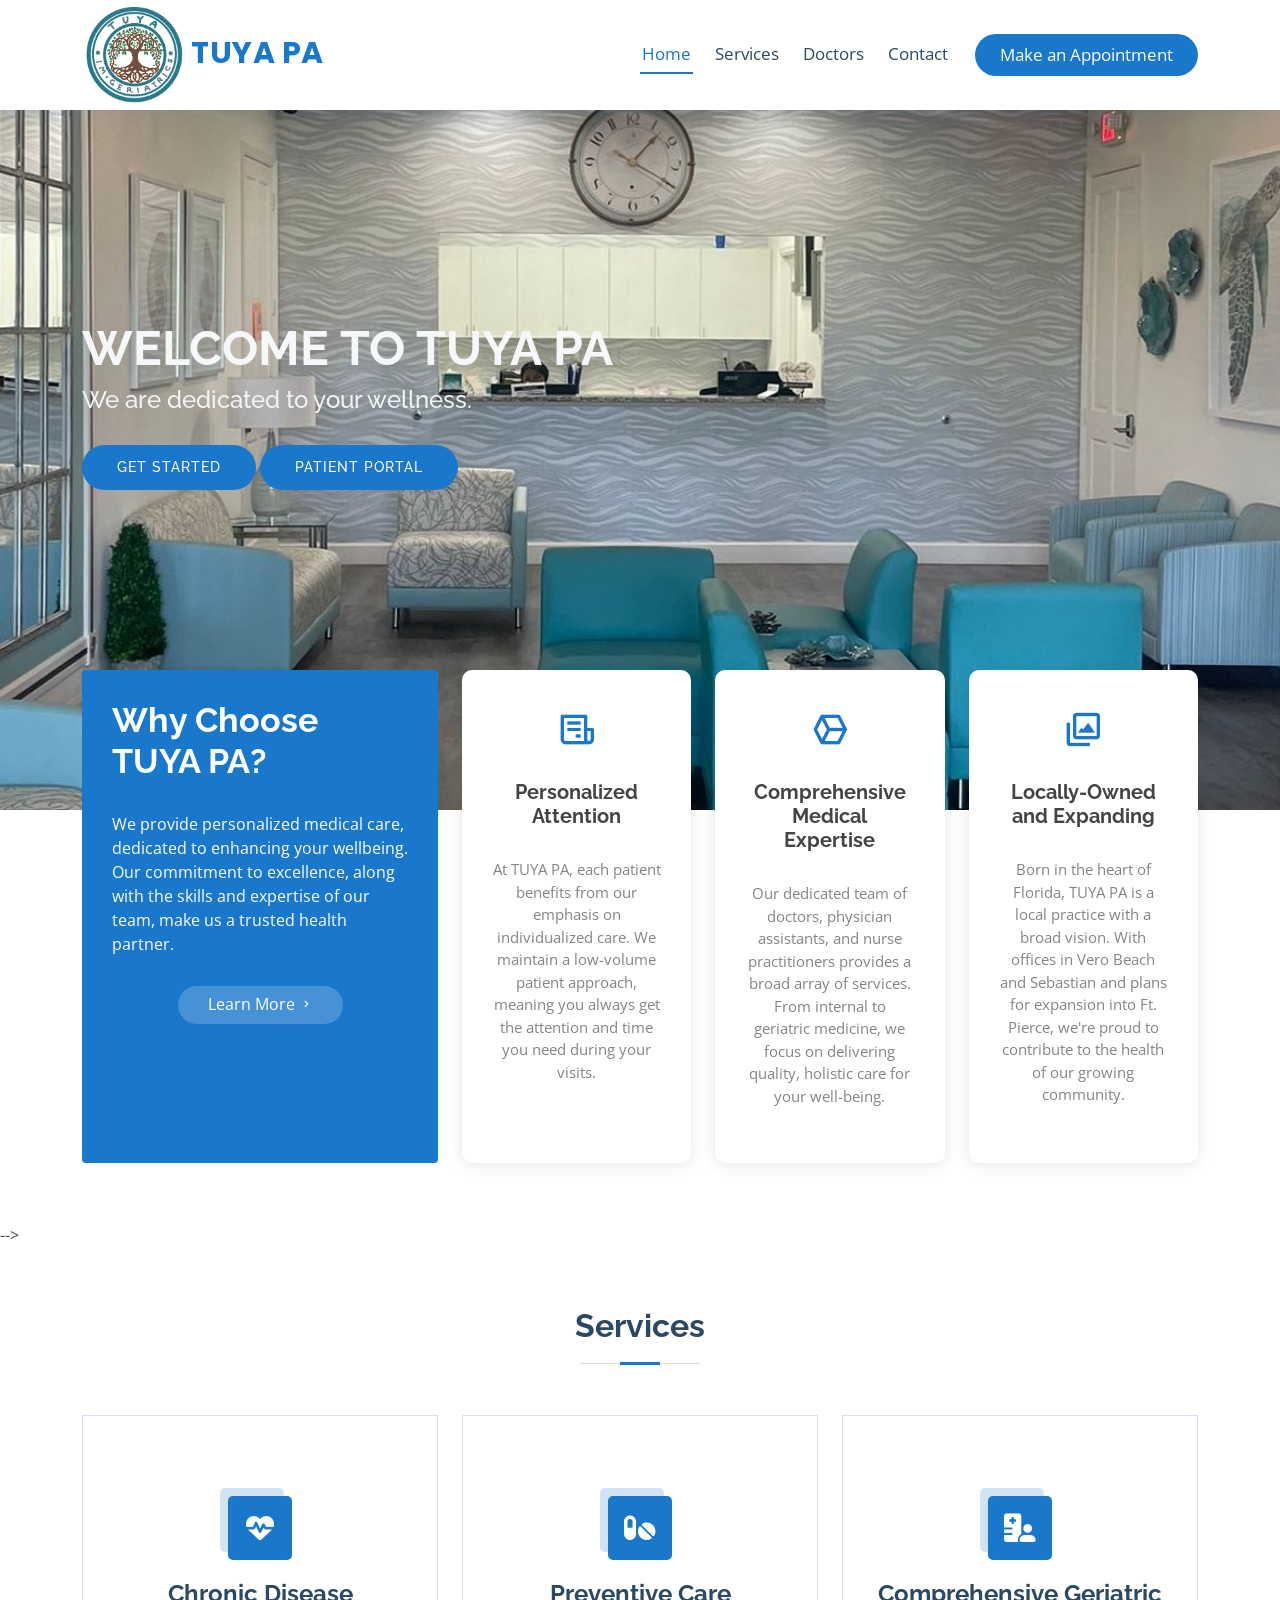
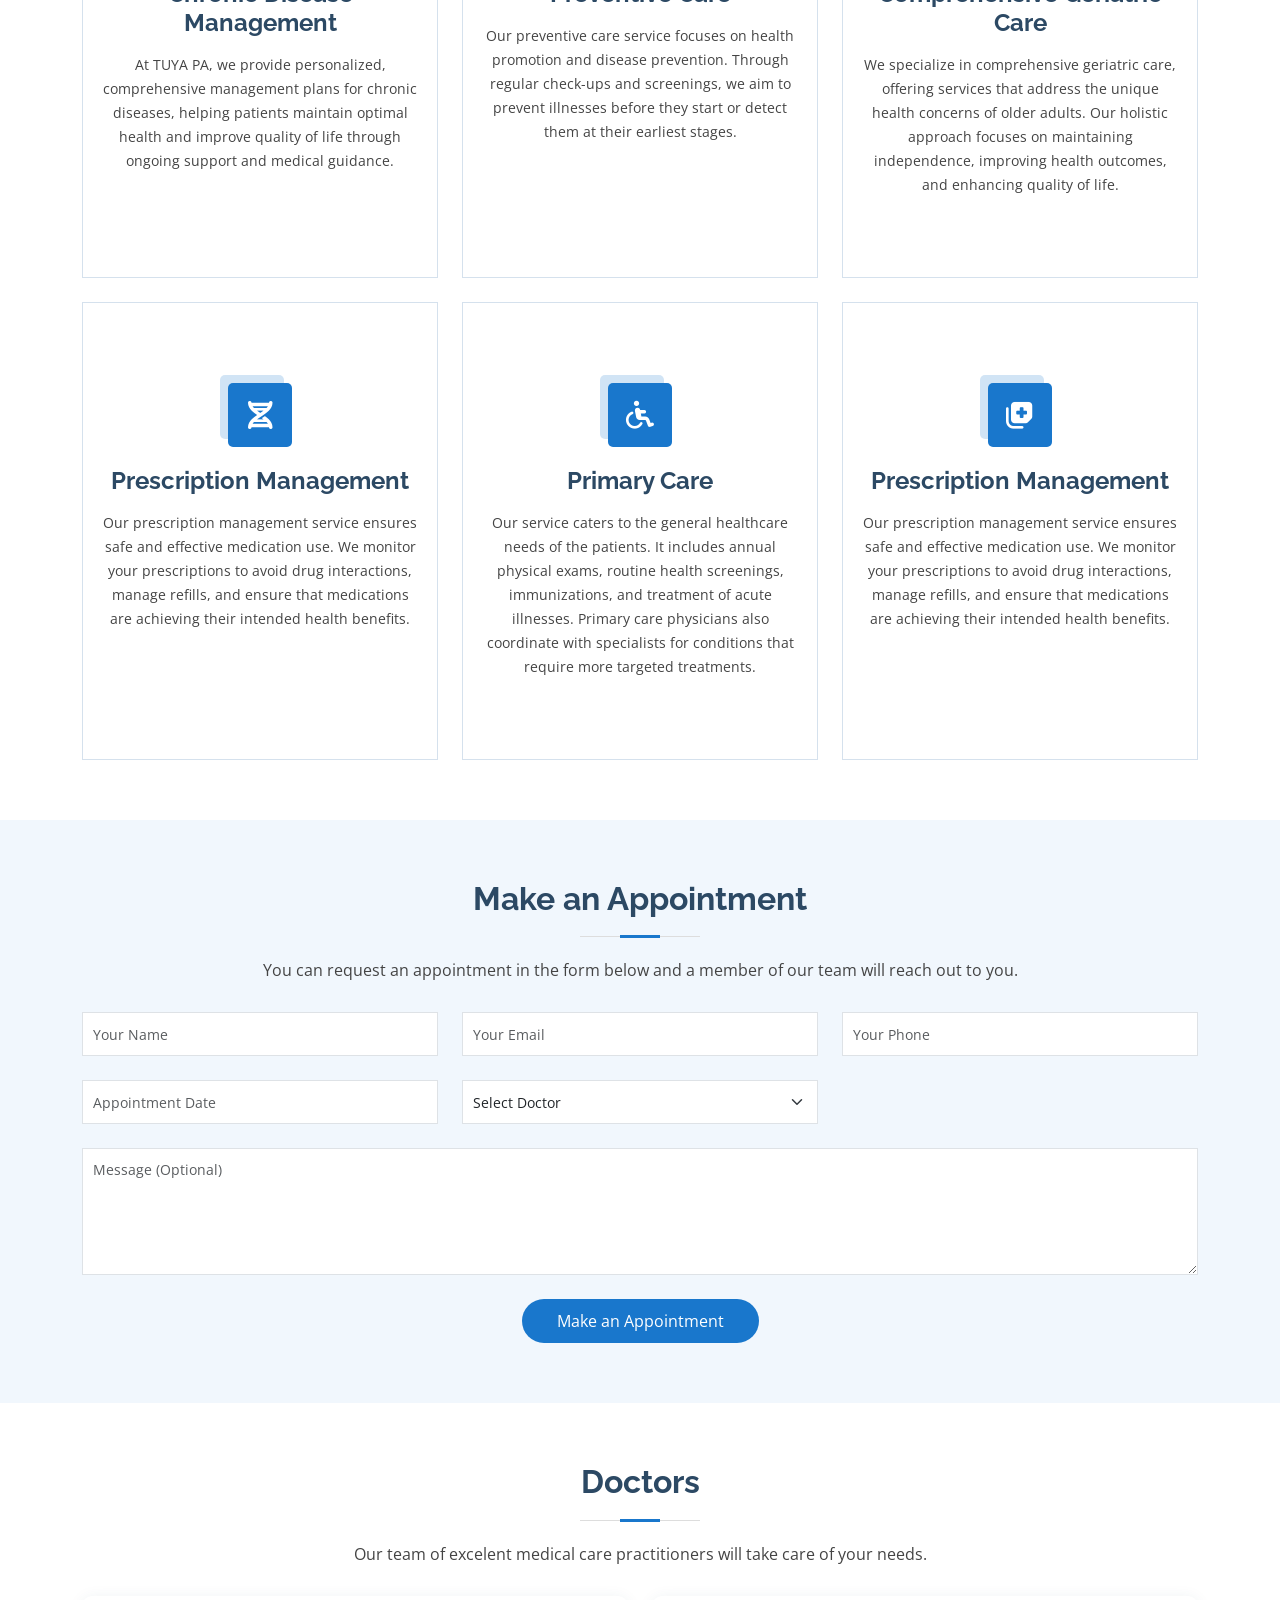
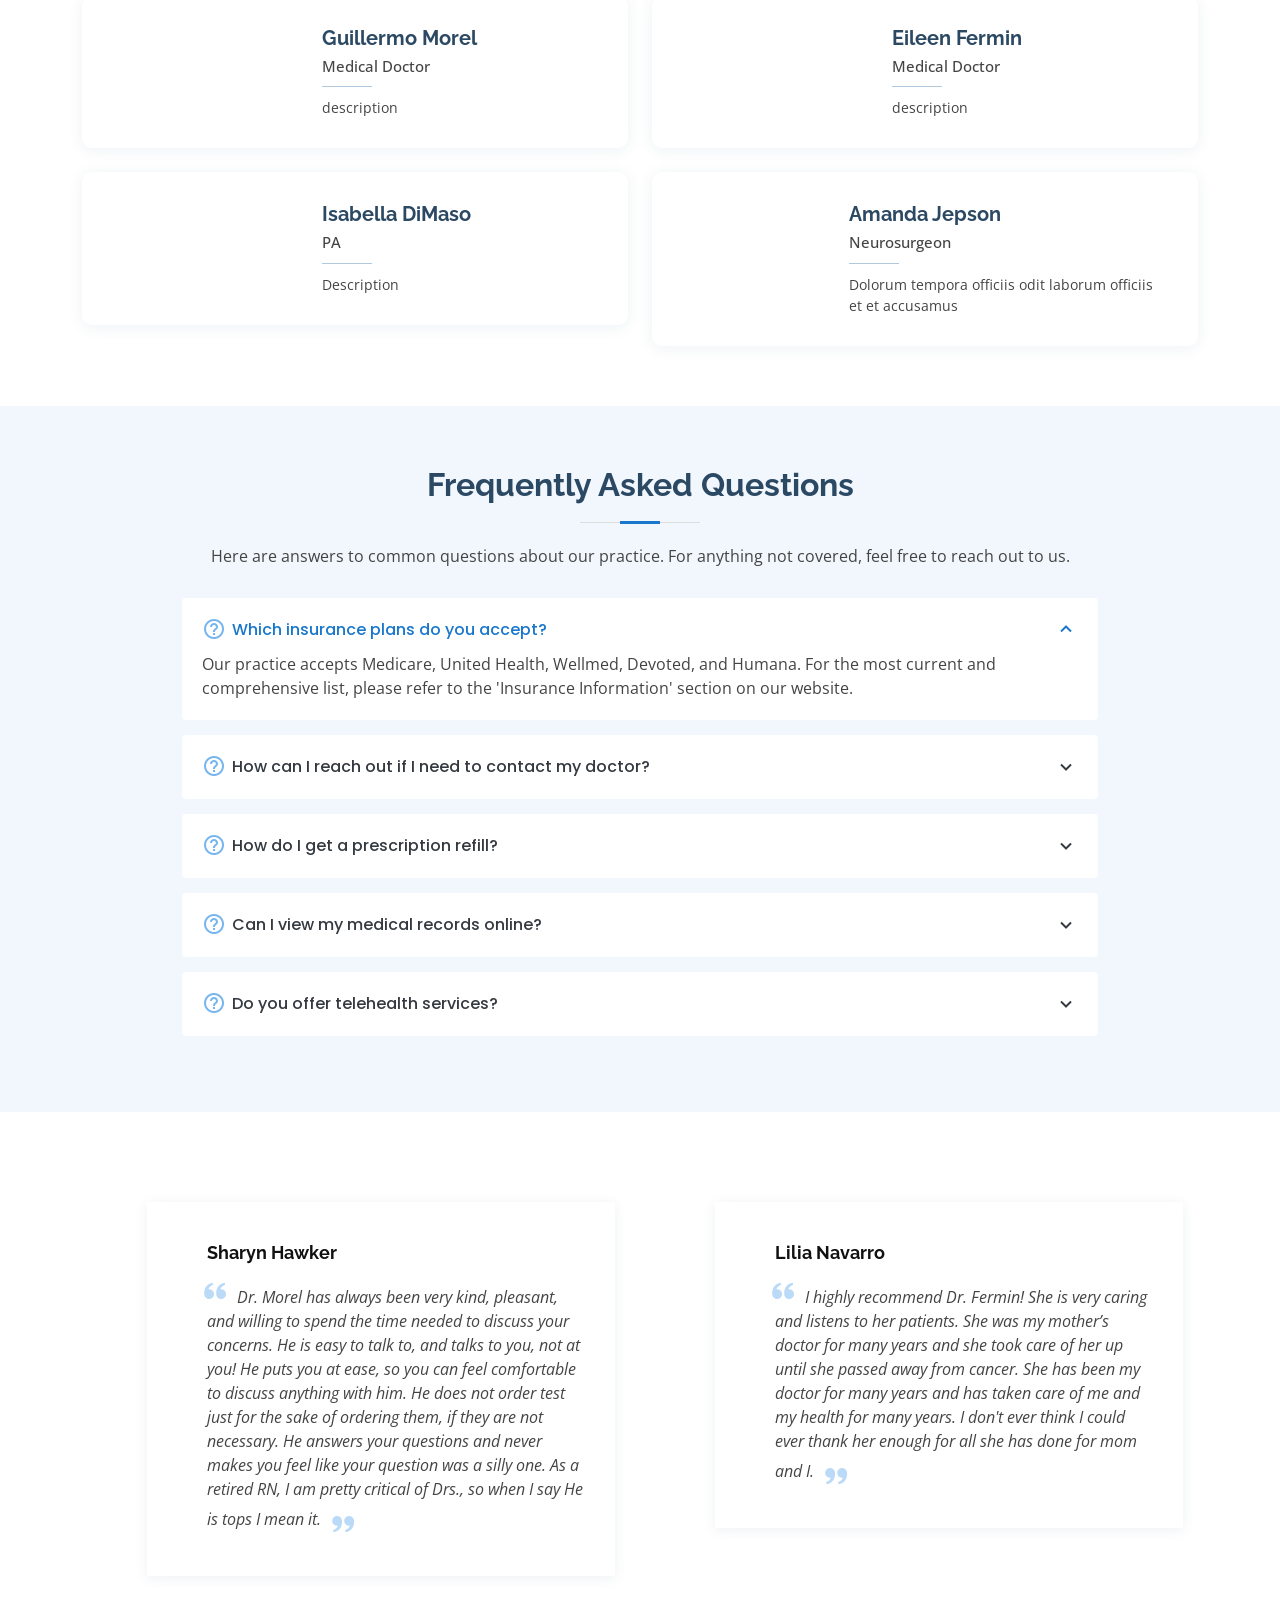
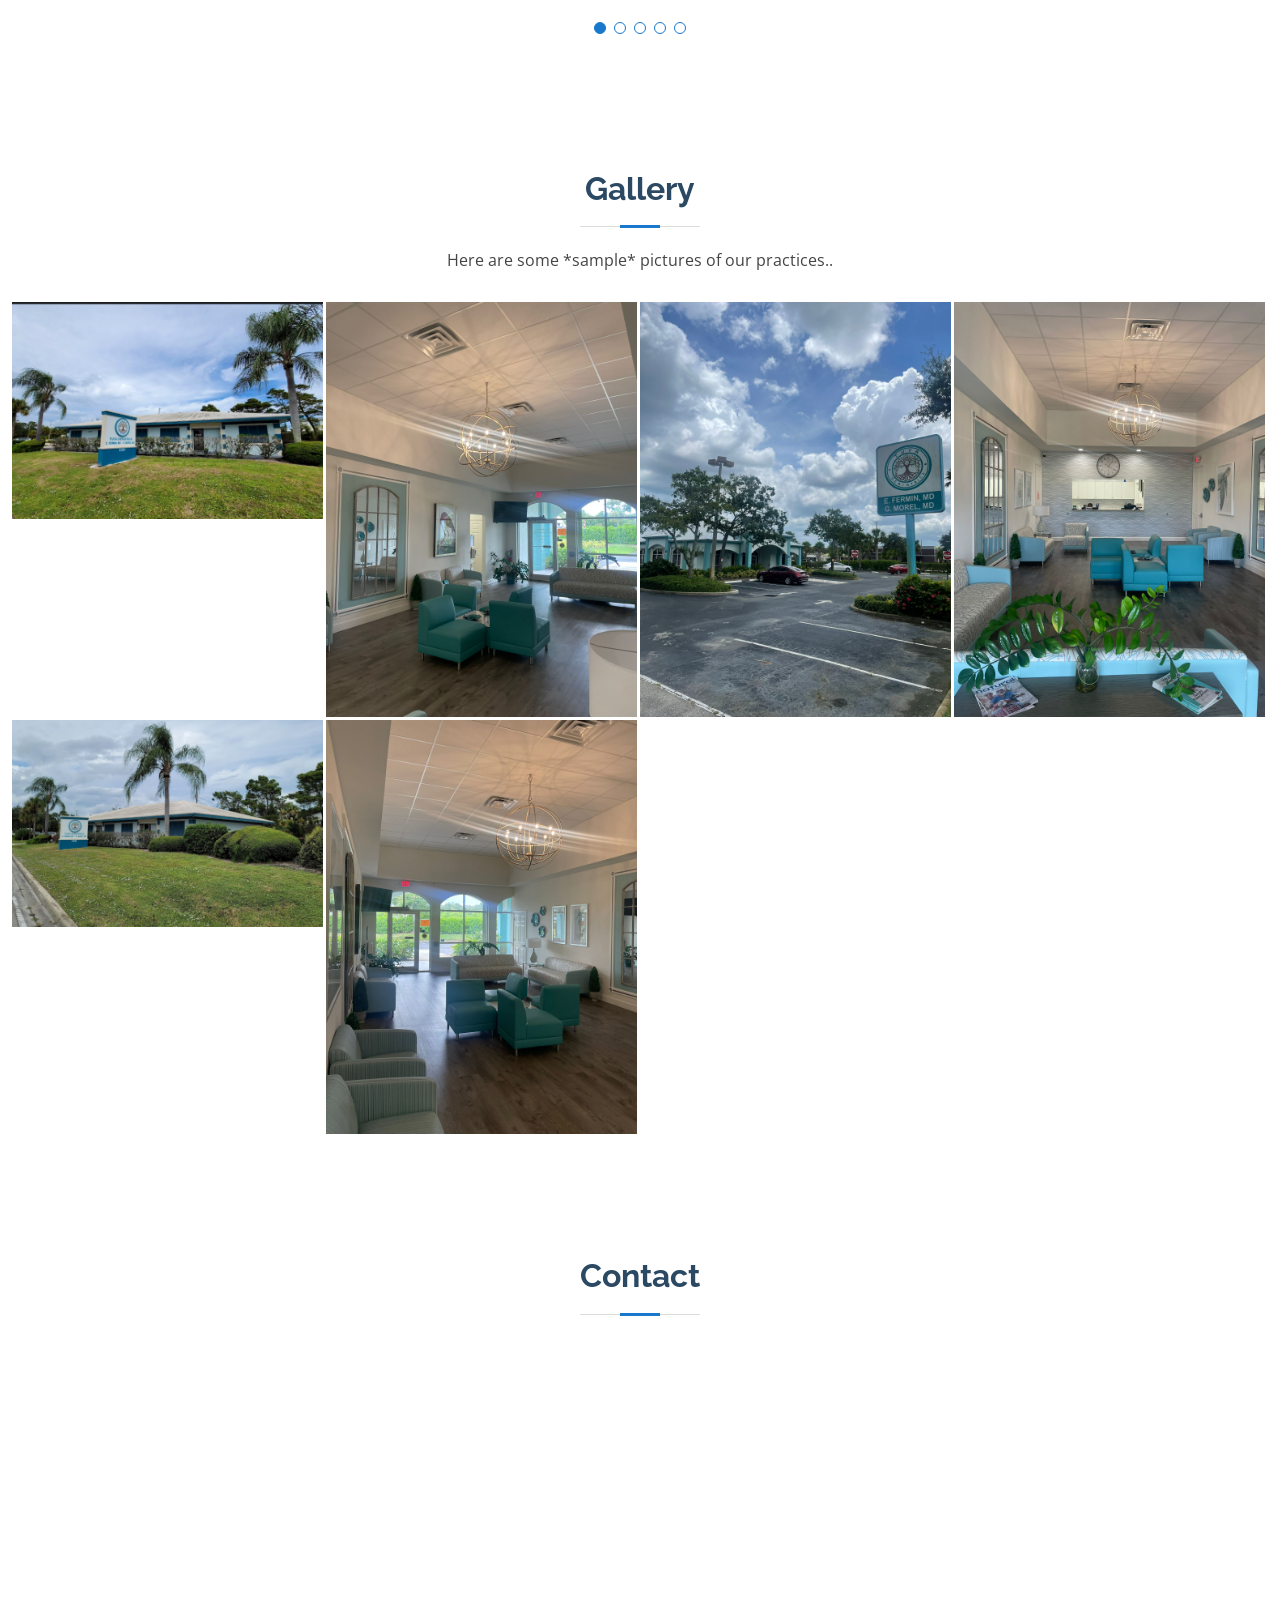
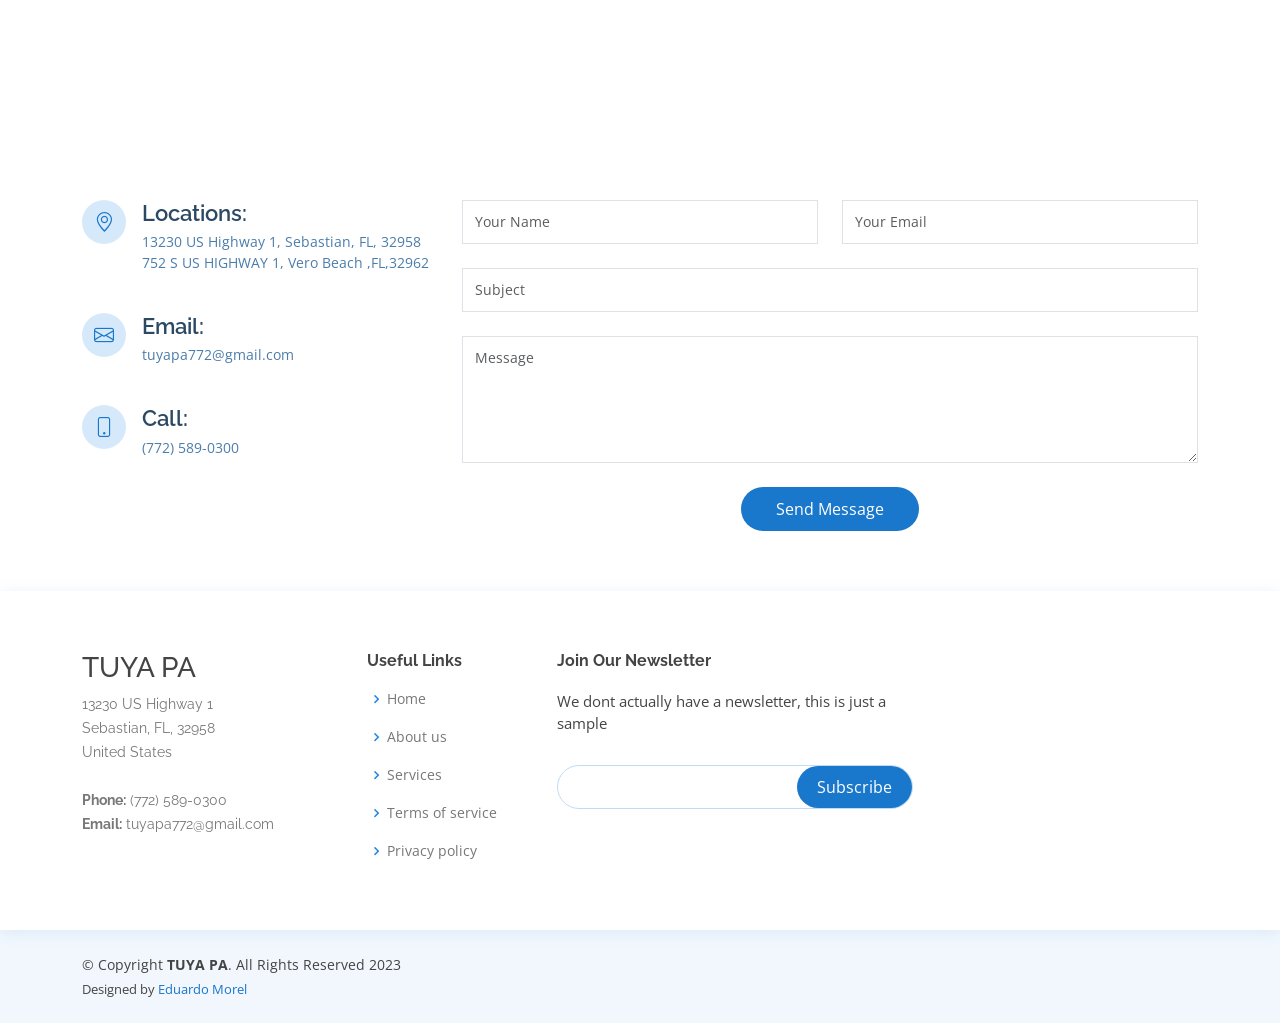
==== index.html @ 6a777cd5 "added logo and removed header changed some more values to match height better; also added meta descr" ====
<!DOCTYPE html>
<html lang="en">

<head>
  <meta charset="utf-8">
  <meta content="width=device-width, initial-scale=1.0" name="viewport">

  <title>TUYA PA</title>
  <meta content="TUYA PA is a premier medical office located in Florida, dedicated to providing patient-centered care with the utmost professionalism. Specializing in geriatric medicine, we serve the communities of Sebastian and Vero Beach, ensuring the well-being of our patients through comprehensive medical services." name="description">
  <meta content="TUYA PA, TUYA, FLORIDA, SEBASTIAN, VERO BEACH, DOCTOR, GERIATRICIAN" name="keywords">

  <!-- Favicons -->
  <link href="assets/img/favicon.png" rel="icon">
  <link href="assets/img/apple-touch-icon.png" rel="apple-touch-icon">

  <!-- Google Fonts -->
  <link href="https://fonts.googleapis.com/css?family=Open+Sans:300,300i,400,400i,600,600i,700,700i|Raleway:300,300i,400,400i,500,500i,600,600i,700,700i|Poppins:300,300i,400,400i,500,500i,600,600i,700,700i" rel="stylesheet">

  <!-- Vendor CSS Files -->
  <link href="assets/vendor/fontawesome-free/css/all.min.css" rel="stylesheet">
  <link href="assets/vendor/animate.css/animate.min.css" rel="stylesheet">
  <link href="assets/vendor/bootstrap/css/bootstrap.min.css" rel="stylesheet">
  <link href="assets/vendor/bootstrap-icons/bootstrap-icons.css" rel="stylesheet">
  <link href="assets/vendor/boxicons/css/boxicons.min.css" rel="stylesheet">
  <link href="assets/vendor/glightbox/css/glightbox.min.css" rel="stylesheet">
  <link href="assets/vendor/remixicon/remixicon.css" rel="stylesheet">
  <link href="assets/vendor/swiper/swiper-bundle.min.css" rel="stylesheet">

  <!-- Template Main CSS File -->
  <link href="assets/css/style.css" rel="stylesheet">

</head>

<body>

  <!-- ======= Top Bar ======= 
  <div id="topbar" class="d-flex align-items-center fixed-top">
    <div class="container d-flex justify-content-between">
      <div class="contact-info d-flex align-items-center">
         <i class="bi bi-envelope"></i> <a href="mailto:contact@example.com">tuyapa772@gmail.com</a> 
        <i class="bi bi-phone"></i> (772) 226 9636
      </div>
       <div class="d-none d-lg-flex social-links align-items-center">
        <a href="#" class="twitter"><i class="bi bi-twitter"></i></a>
        <a href="#" class="facebook"><i class="bi bi-facebook"></i></a>
        <a href="#" class="instagram"><i class="bi bi-instagram"></i></a>
        <a href="#" class="linkedin"><i class="bi bi-linkedin"></i></i></a>
      </div> 
    </div>
  </div> -->

  <!-- ======= Header ======= -->
  <header id="header" class="fixed-top">
    <div class="container d-flex align-items-center">

      <!-- Uncomment below if you prefer to use an image logo -->
      <a href="index.html" class="logo me-auto">
        <img src="assets/img/logo.png" alt="TUYA PA Logo" class="img-fluid">
        <span class="logo-text">TUYA PA</span>
      </a>

      <nav id="navbar" class="navbar order-last order-lg-0">
        <ul>
          <li><a class="nav-link scrollto active" href="#hero">Home</a></li>
          <!-- <li><a class="nav-link scrollto" href="#about">About</a></li> -->
          <li><a class="nav-link scrollto" href="#services">Services</a></li>
          <!-- <li><a class="nav-link scrollto" href="#departments">Departments</a></li> -->
          <li><a class="nav-link scrollto" href="#doctors">Doctors</a></li>
          <!-- <li class="dropdown"><a href="#"><span>Drop Down</span> <i class="bi bi-chevron-down"></i></a>
            <ul>
              <li><a href="#">Drop Down 1</a></li>
              <li class="dropdown"><a href="#"><span>Deep Drop Down</span> <i class="bi bi-chevron-right"></i></a>
                <ul>
                  <li><a href="#">Deep Drop Down 1</a></li>
                  <li><a href="#">Deep Drop Down 2</a></li>
                  <li><a href="#">Deep Drop Down 3</a></li>
                  <li><a href="#">Deep Drop Down 4</a></li>
                  <li><a href="#">Deep Drop Down 5</a></li>
                </ul>
              </li>
              <li><a href="#">Drop Down 2</a></li>
              <li><a href="#">Drop Down 3</a></li>
              <li><a href="#">Drop Down 4</a></li>
            </ul> -->
          </li>
          <li><a class="nav-link scrollto" href="#contact">Contact</a></li>
        </ul>
        <i class="bi bi-list mobile-nav-toggle"></i>
      </nav><!-- .navbar -->

      <a href="#appointment" class="appointment-btn scrollto"><span class="d-none d-md-inline">Make an</span> Appointment</a>

    </div>
  </header><!-- End Header -->

  <!-- ======= Hero Section ======= -->
  <section id="hero" class="d-flex align-items-center">
    <div class="container">
      <h1>Welcome to TUYA PA</h1>
      <h2>We are dedicated to your wellness.</h2>
      <a href="#about" class="btn-get-started scrollto">Get Started</a>
      <a href="https://login.patientfusion.com/" class="btn-portal">Patient Portal</a>
    </div>
  </section><!-- End Hero -->

  <main id="main">

    <!-- ======= Why Us Section ======= -->
    <section id="why-us" class="why-us">
      <div class="container">

        <div class="row">
          <div class="col-lg-4 d-flex align-items-stretch">
            <div class="content">
              <h3>Why Choose TUYA PA?</h3>
              <p>
                We provide personalized medical care, dedicated to enhancing your wellbeing. Our commitment to excellence, along with the skills and expertise of our team, make us a trusted health partner.
              </p>
              <div class="text-center">
                <a href="#" class="more-btn">Learn More <i class="bx bx-chevron-right"></i></a>
              </div>
            </div>
          </div>
          <div class="col-lg-8 d-flex align-items-stretch">
            <div class="icon-boxes d-flex flex-column justify-content-center">
              <div class="row">
                <div class="col-xl-4 d-flex align-items-stretch">
                  <div class="icon-box mt-4 mt-xl-0">
                    <i class="bx bx-receipt"></i>
                    <h4>Personalized Attention</h4>
                    <p>At TUYA PA, each patient benefits from our emphasis on individualized care. We maintain a low-volume patient approach, meaning you always get the attention and time you need during your visits.</p>
                  </div>
                </div>
                <div class="col-xl-4 d-flex align-items-stretch">
                  <div class="icon-box mt-4 mt-xl-0">
                    <i class="bx bx-cube-alt"></i>
                    <h4>Comprehensive Medical Expertise</h4>
                    <p>Our dedicated team of doctors, physician assistants, and nurse practitioners provides a broad array of services. From internal to geriatric medicine, we focus on delivering quality, holistic care for your well-being.</p>
                  </div>
                </div>
                <div class="col-xl-4 d-flex align-items-stretch">
                  <div class="icon-box mt-4 mt-xl-0">
                    <i class="bx bx-images"></i>
                    <h4>Locally-Owned and Expanding</h4>
                    <p>Born in the heart of Florida, TUYA PA is a local practice with a broad vision. With offices in Vero Beach and Sebastian and plans for expansion into Ft. Pierce, we're proud to contribute to the health of our growing community.</p>
                  </div>
                </div>
              </div>
            </div><!-- End .content-->
          </div>
        </div>

      </div>
    </section><!-- End Why Us Section -->

    <!-- ======= About Section ======= 
    <section id="about" class="about">
      <div class="container-fluid">

        <div class="row">
          <div class="col-xl-5 col-lg-6 video-box d-flex justify-content-center align-items-stretch position-relative">
            <a href="https://www.youtube.com/watch?v=jDDaplaOz7Q" class="glightbox play-btn mb-4"></a>
          </div>

          <div class="col-xl-7 col-lg-6 icon-boxes d-flex flex-column align-items-stretch justify-content-center py-5 px-lg-5">
            <h3>Enim quis est voluptatibus aliquid consequatur fugiat</h3>
            <p>Esse voluptas cumque vel exercitationem. Reiciendis est hic accusamus. Non ipsam et sed minima temporibus laudantium. Soluta voluptate sed facere corporis dolores excepturi. Libero laboriosam sint et id nulla tenetur. Suscipit aut voluptate.</p>

            <div class="icon-box">
              <div class="icon"><i class="bx bx-fingerprint"></i></div>
              <h4 class="title"><a href="">Lorem Ipsum</a></h4>
              <p class="description">Voluptatum deleniti atque corrupti quos dolores et quas molestias excepturi sint occaecati cupiditate non provident</p>
            </div>

            <div class="icon-box">
              <div class="icon"><i class="bx bx-gift"></i></div>
              <h4 class="title"><a href="">Nemo Enim</a></h4>
              <p class="description">At vero eos et accusamus et iusto odio dignissimos ducimus qui blanditiis praesentium voluptatum deleniti atque</p>
            </div>

            <div class="icon-box">
              <div class="icon"><i class="bx bx-atom"></i></div>
              <h4 class="title"><a href="">Dine Pad</a></h4>
              <p class="description">Explicabo est voluptatum asperiores consequatur magnam. Et veritatis odit. Sunt aut deserunt minus aut eligendi omnis</p>
            </div>

          </div>
        </div>

      </div>
    </section> End About Section -->

    <!-- ======= Counts Section ======= 
    <section id="counts" class="counts">
      <div class="container">

        <div class="row">

          <div class="col-lg-3 col-md-6">
            <div class="count-box">
              <i class="fas fa-user-md"></i>
              <span data-purecounter-start="0" data-purecounter-end="85" data-purecounter-duration="1" class="purecounter"></span>
              <p>Doctors</p>
            </div>
          </div>

          <div class="col-lg-3 col-md-6 mt-5 mt-md-0">
            <div class="count-box">
              <i class="far fa-hospital"></i>
              <span data-purecounter-start="0" data-purecounter-end="18" data-purecounter-duration="1" class="purecounter"></span>
              <p>Departments</p>
            </div>
          </div>

          <div class="col-lg-3 col-md-6 mt-5 mt-lg-0">
            <div class="count-box">
              <i class="fas fa-flask"></i>
              <span data-purecounter-start="0" data-purecounter-end="12" data-purecounter-duration="1" class="purecounter"></span>
              <p>Research Labs</p>
            </div>
          </div>

          <div class="col-lg-3 col-md-6 mt-5 mt-lg-0">
            <div class="count-box">
              <i class="fas fa-award"></i>
              <span data-purecounter-start="0" data-purecounter-end="150" data-purecounter-duration="1" class="purecounter"></span>
              <p>Awards</p>
            </div>
          </div>

        </div>

      </div>
    </section><!-- End Counts Section -->
      -->
    <!-- ======= Services Section ======= -->
    <section id="services" class="services">
      <div class="container">

        <div class="section-title">
          <h2>Services</h2>
          <!-- <p>Description here.</p> -->
        </div>

        <div class="row">
          <div class="col-lg-4 col-md-6 d-flex align-items-stretch">
            <div class="icon-box">
              <div class="icon"><i class="fas fa-heartbeat"></i></div>
              <h4><a href=""> Chronic Disease Management</a></h4>
              <p>At TUYA PA, we provide personalized, comprehensive management plans for chronic diseases, helping patients maintain optimal health and improve quality of life through ongoing support and medical guidance.</p>
            </div>
          </div>

          <div class="col-lg-4 col-md-6 d-flex align-items-stretch mt-4 mt-md-0">
            <div class="icon-box">
              <div class="icon"><i class="fas fa-pills"></i></div>
              <h4><a href="">Preventive Care</a></h4>
              <p>Our preventive care service focuses on health promotion and disease prevention. Through regular check-ups and screenings, we aim to prevent illnesses before they start or detect them at their earliest stages.</p>
            </div>
          </div>

          <div class="col-lg-4 col-md-6 d-flex align-items-stretch mt-4 mt-lg-0">
            <div class="icon-box">
              <div class="icon"><i class="fas fa-hospital-user"></i></div>
              <h4><a href="">Comprehensive Geriatric Care</a></h4>
              <p>We specialize in comprehensive geriatric care, offering services that address the unique health concerns of older adults. Our holistic approach focuses on maintaining independence, improving health outcomes, and enhancing quality of life.</p>
            </div>
          </div>

          <div class="col-lg-4 col-md-6 d-flex align-items-stretch mt-4">
            <div class="icon-box">
              <div class="icon"><i class="fas fa-dna"></i></div>
              <h4><a href="">Prescription Management</a></h4>
              <p>Our prescription management service ensures safe and effective medication use. We monitor your prescriptions to avoid drug interactions, manage refills, and ensure that medications are achieving their intended health benefits.</p>
            </div>
          </div>

          <div class="col-lg-4 col-md-6 d-flex align-items-stretch mt-4">
            <div class="icon-box">
              <div class="icon"><i class="fas fa-wheelchair"></i></div>
              <h4><a href="">Primary Care</a></h4>
              <p>Our service caters to the general healthcare needs of the patients. It includes annual physical exams, routine health screenings, immunizations, and treatment of acute illnesses. Primary care physicians also coordinate with specialists for conditions that require more targeted treatments.</p>
            </div>
          </div>

          <div class="col-lg-4 col-md-6 d-flex align-items-stretch mt-4">
            <div class="icon-box">
              <div class="icon"><i class="fas fa-notes-medical"></i></div>
              <h4><a href="">Prescription Management</a></h4>
              <p>Our prescription management service ensures safe and effective medication use. We monitor your prescriptions to avoid drug interactions, manage refills, and ensure that medications are achieving their intended health benefits.</p>
            </div>
          </div>

        </div>

      </div>
    </section><!-- End Services Section -->

    <!-- ======= Appointment Section ======= -->
    <section id="appointment" class="appointment section-bg">
      <div class="container">

        <div class="section-title">
          <h2>Make an Appointment</h2>
          <p>You can request an appointment in the form below and a member of our team will reach out to you.</p>
        </div>

        <form action="forms/appointment.php" method="post" role="form" class="php-email-form">
          <div class="row">
            <div class="col-md-4 form-group">
              <input type="text" name="name" class="form-control" id="name" placeholder="Your Name" data-rule="minlen:4" data-msg="Please enter at least 4 chars">
              <div class="validate"></div>
            </div>
            <div class="col-md-4 form-group mt-3 mt-md-0">
              <input type="email" class="form-control" name="email" id="email" placeholder="Your Email" data-rule="email" data-msg="Please enter a valid email">
              <div class="validate"></div>
            </div>
            <div class="col-md-4 form-group mt-3 mt-md-0">
              <input type="tel" class="form-control" name="phone" id="phone" placeholder="Your Phone" data-rule="minlen:4" data-msg="Please enter at least 4 chars">
              <div class="validate"></div>
            </div>
          </div>
          <div class="row">
            <div class="col-md-4 form-group mt-3">
              <input type="datetime" name="date" class="form-control datepicker" id="date" placeholder="Appointment Date" data-rule="minlen:4" data-msg="Please enter at least 4 chars">
              <div class="validate"></div>
            </div>
            <!-- <div class="col-md-4 form-group mt-3">
              <select name="department" id="department" class="form-select">
                <option value="">Select Department</option>
                <option value="Department 1">Department 1</option>
                <option value="Department 2">Department 2</option>
                <option value="Department 3">Department 3</option>
              </select>
              <div class="validate"></div>
            </div> -->
            <div class="col-md-4 form-group mt-3">
              <select name="doctor" id="doctor" class="form-select">
                <option value="">Select Doctor</option>
                <option value="Doctor 1">Dr. Morel</option>
                <option value="Doctor 2">Dr. Fermin</option>
                <option value="Doctor 3">Dimaso</option>
              </select>
              <div class="validate"></div>
            </div>
          </div>

          <div class="form-group mt-3">
            <textarea class="form-control" name="message" rows="5" placeholder="Message (Optional)"></textarea>
            <div class="validate"></div>
          </div>
          <div class="mb-3">
            <div class="loading">Loading</div>
            <div class="error-message"></div>
            <div class="sent-message">Your appointment request has been sent successfully. Thank you!</div>
          </div>
          <div class="text-center"><button type="submit">Make an Appointment</button></div>
        </form>

      </div>
    </section><!-- End Appointment Section -->
   
    <!-- ======= Departments Section ======= 
    <section id="departments" class="departments">
      <div class="container">

        <div class="section-title">
          <h2>Departments</h2>
          <p>Magnam dolores commodi suscipit. Necessitatibus eius consequatur ex aliquid fuga eum quidem. Sit sint consectetur velit. Quisquam quos quisquam cupiditate. Et nemo qui impedit suscipit alias ea. Quia fugiat sit in iste officiis commodi quidem hic quas.</p>
        </div>

        <div class="row gy-4">
          <div class="col-lg-3">
            <ul class="nav nav-tabs flex-column">
              <li class="nav-item">
                <a class="nav-link active show" data-bs-toggle="tab" href="#tab-1">Cardiology</a>
              </li>
              <li class="nav-item">
                <a class="nav-link" data-bs-toggle="tab" href="#tab-2">Neurology</a>
              </li>
              <li class="nav-item">
                <a class="nav-link" data-bs-toggle="tab" href="#tab-3">Hepatology</a>
              </li>
              <li class="nav-item">
                <a class="nav-link" data-bs-toggle="tab" href="#tab-4">Pediatrics</a>
              </li>
              <li class="nav-item">
                <a class="nav-link" data-bs-toggle="tab" href="#tab-5">Eye Care</a>
              </li>
            </ul>
          </div>
          <div class="col-lg-9">
            <div class="tab-content">
              <div class="tab-pane active show" id="tab-1">
                <div class="row gy-4">
                  <div class="col-lg-8 details order-2 order-lg-1">
                    <h3>Cardiology</h3>
                    <p class="fst-italic">Qui laudantium consequatur laborum sit qui ad sapiente dila parde sonata raqer a videna mareta paulona marka</p>
                    <p>Et nobis maiores eius. Voluptatibus ut enim blanditiis atque harum sint. Laborum eos ipsum ipsa odit magni. Incidunt hic ut molestiae aut qui. Est repellat minima eveniet eius et quis magni nihil. Consequatur dolorem quaerat quos qui similique accusamus nostrum rem vero</p>
                  </div>
                  <div class="col-lg-4 text-center order-1 order-lg-2">
                    <img src="assets/img/departments-1.jpg" alt="" class="img-fluid">
                  </div>
                </div>
              </div>
              <div class="tab-pane" id="tab-2">
                <div class="row gy-4">
                  <div class="col-lg-8 details order-2 order-lg-1">
                    <h3>Et blanditiis nemo veritatis excepturi</h3>
                    <p class="fst-italic">Qui laudantium consequatur laborum sit qui ad sapiente dila parde sonata raqer a videna mareta paulona marka</p>
                    <p>Ea ipsum voluptatem consequatur quis est. Illum error ullam omnis quia et reiciendis sunt sunt est. Non aliquid repellendus itaque accusamus eius et velit ipsa voluptates. Optio nesciunt eaque beatae accusamus lerode pakto madirna desera vafle de nideran pal</p>
                  </div>
                  <div class="col-lg-4 text-center order-1 order-lg-2">
                    <img src="assets/img/departments-2.jpg" alt="" class="img-fluid">
                  </div>
                </div>
              </div>
              <div class="tab-pane" id="tab-3">
                <div class="row gy-4">
                  <div class="col-lg-8 details order-2 order-lg-1">
                    <h3>Impedit facilis occaecati odio neque aperiam sit</h3>
                    <p class="fst-italic">Eos voluptatibus quo. Odio similique illum id quidem non enim fuga. Qui natus non sunt dicta dolor et. In asperiores velit quaerat perferendis aut</p>
                    <p>Iure officiis odit rerum. Harum sequi eum illum corrupti culpa veritatis quisquam. Neque necessitatibus illo rerum eum ut. Commodi ipsam minima molestiae sed laboriosam a iste odio. Earum odit nesciunt fugiat sit ullam. Soluta et harum voluptatem optio quae</p>
                  </div>
                  <div class="col-lg-4 text-center order-1 order-lg-2">
                    <img src="assets/img/departments-3.jpg" alt="" class="img-fluid">
                  </div>
                </div>
              </div>
              <div class="tab-pane" id="tab-4">
                <div class="row gy-4">
                  <div class="col-lg-8 details order-2 order-lg-1">
                    <h3>Fuga dolores inventore laboriosam ut est accusamus laboriosam dolore</h3>
                    <p class="fst-italic">Totam aperiam accusamus. Repellat consequuntur iure voluptas iure porro quis delectus</p>
                    <p>Eaque consequuntur consequuntur libero expedita in voluptas. Nostrum ipsam necessitatibus aliquam fugiat debitis quis velit. Eum ex maxime error in consequatur corporis atque. Eligendi asperiores sed qui veritatis aperiam quia a laborum inventore</p>
                  </div>
                  <div class="col-lg-4 text-center order-1 order-lg-2">
                    <img src="assets/img/departments-4.jpg" alt="" class="img-fluid">
                  </div>
                </div>
              </div>
              <div class="tab-pane" id="tab-5">
                <div class="row gy-4">
                  <div class="col-lg-8 details order-2 order-lg-1">
                    <h3>Est eveniet ipsam sindera pad rone matrelat sando reda</h3>
                    <p class="fst-italic">Omnis blanditiis saepe eos autem qui sunt debitis porro quia.</p>
                    <p>Exercitationem nostrum omnis. Ut reiciendis repudiandae minus. Omnis recusandae ut non quam ut quod eius qui. Ipsum quia odit vero atque qui quibusdam amet. Occaecati sed est sint aut vitae molestiae voluptate vel</p>
                  </div>
                  <div class="col-lg-4 text-center order-1 order-lg-2">
                    <img src="assets/img/departments-5.jpg" alt="" class="img-fluid">
                  </div>
                </div>
              </div>
            </div>
          </div>
        </div>

      </div>
    </section> End Departments Section -->

    <!-- ======= Doctors Section ======= -->
    <section id="doctors" class="doctors">
      <div class="container">

        <div class="section-title">
          <h2>Doctors</h2>
          <p>Our team of excelent medical care practitioners will take care of your needs.</p>
        </div>

        <div class="row">

          <div class="col-lg-6">
            <div class="member d-flex align-items-start">
              <div class="pic"><img src="assets/img/doctors/doctors-1.jpg" class="img-fluid" alt=""></div>
              <div class="member-info">
                <h4>Guillermo Morel</h4>
                <span>Medical Doctor</span>
                <p>description </p>
              </div>
            </div>
          </div>

          <div class="col-lg-6 mt-4 mt-lg-0">
            <div class="member d-flex align-items-start">
              <div class="pic"><img src="assets/img/doctors/doctors-2.jpg" class="img-fluid" alt=""></div>
              <div class="member-info">
                <h4>Eileen Fermin</h4>
                <span>Medical Doctor</span>
                <p>description</p>
              </div>
            </div>
          </div>

          <div class="col-lg-6 mt-4">
            <div class="member d-flex align-items-start">
              <div class="pic"><img src="assets/img/doctors/doctors-3.jpg" class="img-fluid" alt=""></div>
              <div class="member-info">
                <h4>Isabella DiMaso</h4>
                <span>PA</span>
                <p>Description</p>
              </div>
            </div>
          </div>

          <div class="col-lg-6 mt-4">
            <div class="member d-flex align-items-start">
              <div class="pic"><img src="assets/img/doctors/doctors-4.jpg" class="img-fluid" alt=""></div>
              <div class="member-info">
                <h4>Amanda Jepson</h4>
                <span>Neurosurgeon</span>
                <p>Dolorum tempora officiis odit laborum officiis et et accusamus</p>
              </div>
            </div>
          </div>

        </div>

      </div>
    </section><!-- End Doctors Section -->

    <!-- ======= Frequently Asked Questions Section ======= -->
    <section id="faq" class="faq section-bg">
      <div class="container">

        <div class="section-title">
          <h2>Frequently Asked Questions</h2>
          <p>Here are answers to common questions about our practice. For anything not covered, feel free to reach out to us.</p>
        </div>

        <div class="faq-list">
          <ul>
            <li data-aos="fade-up">
              <i class="bx bx-help-circle icon-help"></i> <a data-bs-toggle="collapse" class="collapse" data-bs-target="#faq-list-1">Which insurance plans do you accept? <i class="bx bx-chevron-down icon-show"></i><i class="bx bx-chevron-up icon-close"></i></a>
              <div id="faq-list-1" class="collapse show" data-bs-parent=".faq-list">
                <p>
                  Our practice accepts Medicare, United Health, Wellmed, Devoted, and Humana. For the most current and comprehensive list, please refer to the 'Insurance Information' section on our website.
                </p>
              </div>
            </li>

            <li data-aos="fade-up" data-aos-delay="100">
              <i class="bx bx-help-circle icon-help"></i> <a data-bs-toggle="collapse" data-bs-target="#faq-list-2" class="collapsed">How can I reach out if I need to contact my doctor? <i class="bx bx-chevron-down icon-show"></i><i class="bx bx-chevron-up icon-close"></i></a>
              <div id="faq-list-2" class="collapse" data-bs-parent=".faq-list">
                <p>
                  We encourage you to send non-emergency messages to your doctor via our secure online patient portal. Our staff diligently checks and responds to these messages within one business day.
                </p>
              </div>
            </li>

            <li data-aos="fade-up" data-aos-delay="200">
              <i class="bx bx-help-circle icon-help"></i> <a data-bs-toggle="collapse" data-bs-target="#faq-list-3" class="collapsed">How do I get a prescription refill? <i class="bx bx-chevron-down icon-show"></i><i class="bx bx-chevron-up icon-close"></i></a>
              <div id="faq-list-3" class="collapse" data-bs-parent=".faq-list">
                <p>
                  Please submit your prescription refill request through our secure online patient portal. We'll process your request promptly and notify you once it's ready.
                </p>
              </div>
            </li>

            <li data-aos="fade-up" data-aos-delay="300">
              <i class="bx bx-help-circle icon-help"></i> <a data-bs-toggle="collapse" data-bs-target="#faq-list-4" class="collapsed">Can I view my medical records online? <i class="bx bx-chevron-down icon-show"></i><i class="bx bx-chevron-up icon-close"></i></a>
              <div id="faq-list-4" class="collapse" data-bs-parent=".faq-list">
                <p>
                  Absolutely, our online patient portal gives you secure access to your medical records, allowing you to view test results, appointment summaries, and more at your convenience.
                </p>
              </div>
            </li>

            <li data-aos="fade-up" data-aos-delay="400">
              <i class="bx bx-help-circle icon-help"></i> <a data-bs-toggle="collapse" data-bs-target="#faq-list-5" class="collapsed">Do you offer telehealth services? <i class="bx bx-chevron-down icon-show"></i><i class="bx bx-chevron-up icon-close"></i></a>
              <div id="faq-list-5" class="collapse" data-bs-parent=".faq-list">
                <p>
                  Yes, we do. For those who prefer or require virtual consultations, we offer telehealth appointments. 
                </p>
              </div>
            </li>

          </ul>
        </div>

      </div>
    </section><!-- End Frequently Asked Questions Section -->

    <!-- ======= Testimonials Section ======= -->
    <section id="testimonials" class="testimonials">
      <div class="container">

        <div class="testimonials-slider swiper" data-aos="fade-up" data-aos-delay="200">
          <div class="swiper-wrapper">

            <div class="swiper-slide">
              <div class="testimonial-wrap">
                <div class="testimonial-item">
                  <!-- <img src="assets/img/testimonials/testimonials-1.jpg" class="testimonial-img" alt=""> -->
                  <h3>Sharyn Hawker</h3>
                  <!-- <h4>SEBASTIAN, FL</h4> -->
                  <p>
                    <i class="bx bxs-quote-alt-left quote-icon-left"></i>
                    Dr. Morel has always been very kind, pleasant, and willing to spend the time needed to discuss your concerns. He is easy to talk to, and talks to you, not at you! He puts you at ease, so you can feel comfortable to discuss anything with him. He does not order test just for the sake of ordering them, if they are not necessary. He answers your questions and never makes you feel like your question was a silly one. As a retired RN, I am pretty critical of Drs., so when I say He is tops I mean it.
                    <i class="bx bxs-quote-alt-right quote-icon-right"></i>
                  </p>
                </div>
              </div>
            </div><!-- End testimonial item -->

            <div class="swiper-slide">
              <div class="testimonial-wrap">
                <div class="testimonial-item">
                  <!-- <img src="assets/img/testimonials/testimonials-2.jpg" class="testimonial-img" alt=""> -->
                  <h3>Lilia Navarro</h3>
                  <!-- <h4>SEBASTIAN, FL</h4> -->
                  <p>
                    <i class="bx bxs-quote-alt-left quote-icon-left"></i>
                    I highly recommend Dr. Fermin! She is very caring and listens to her patients. She was my mother’s doctor for many years and she took care of her up until she passed away from cancer. She has been my doctor for many years and has taken care of me and my health for many years.  I don't ever think I could ever thank her enough for all she has done for mom and I.
                    <i class="bx bxs-quote-alt-right quote-icon-right"></i>
                  </p>
                </div>
              </div>
            </div><!-- End testimonial item -->

            <div class="swiper-slide">
              <div class="testimonial-wrap">
                <div class="testimonial-item">
                  <!-- <img src="assets/img/testimonials/testimonials-3.jpg" class="testimonial-img" alt=""> -->
                  <h3>Anonymous</h3>
                  <!-- <h4>Store Owner</h4> -->
                  <p>
                    <i class="bx bxs-quote-alt-left quote-icon-left"></i>
                    "Dr. Fermin is extremely sweet and professional. She makes you feel at home and you know that she really cares about you and your issues. She gives you time to ask questions and she listens. She is special. There are not a lot of doctors like her anymore. She is a very empathetic doctor.
                    <i class="bx bxs-quote-alt-right quote-icon-right"></i>
                  </p>
                </div>
              </div>
            </div><!-- End testimonial item -->

            <div class="swiper-slide">
              <div class="testimonial-wrap">
                <div class="testimonial-item">
                  <!-- <img src="assets/img/testimonials/testimonials-4.jpg" class="testimonial-img" alt=""> -->
                  <h3>Steve Burford</h3>
                  <!-- <h4>SEBASTIAN, FL</h4> -->
                  <p>
                    <i class="bx bxs-quote-alt-left quote-icon-left"></i>
                    Since our first visit with Isabella, we were impressed as to her knowledge and compassion for her patients! She takes the time to explain what's happening with drugs we are on, possible side effects, additional diagnostic testing required and the 'why' of things. She shares her experiences and thoughts and gives us good, accurate guidance.
                    <i class="bx bxs-quote-alt-right quote-icon-right"></i>
                  </p>
                </div>
              </div>
            </div><!-- End testimonial item -->

            <div class="swiper-slide">
              <div class="testimonial-wrap">
                <div class="testimonial-item">
                  <!-- <img src="assets/img/testimonials/testimonials-5.jpg" class="testimonial-img" alt=""> -->
                  <h3>Kevin L.</h3>
                  <!-- <h4>SEBASTIAN, FL</h4> -->
                  <p>
                    <i class="bx bxs-quote-alt-left quote-icon-left"></i>
                    Very thorough annual checkup, reviewed all aspects of my health including physical activity, diet, bloodwork and recommendations for improved health outlook.
                    <i class="bx bxs-quote-alt-right quote-icon-right"></i>
                  </p>
                </div>
              </div>
            </div><!-- End testimonial item -->

          </div>
          <div class="swiper-pagination"></div>
        </div>

      </div>
    </section><!-- End Testimonials Section -->

    <!-- ======= Gallery Section ======= -->
    <section id="gallery" class="gallery">
      <div class="container">

        <div class="section-title">
          <h2>Gallery</h2>
          <p>Here are some *sample* pictures of our practices..</p>
        </div>
      </div>

      <div class="container-fluid">
        <div class="row g-0">

          <div class="col-lg-3 col-md-4">
            <div class="gallery-item">
              <a href="assets/img/gallery/gallery-1.jpg" class="galelry-lightbox">
                <img src="assets/img/gallery/gallery-1.jpg" alt="" class="img-fluid">
              </a>
            </div>
          </div>

          <div class="col-lg-3 col-md-4">
            <div class="gallery-item">
              <a href="assets/img/gallery/gallery-2.jpg" class="galelry-lightbox">
                <img src="assets/img/gallery/gallery-2.jpg" alt="" class="img-fluid">
              </a>
            </div>
          </div>

          <div class="col-lg-3 col-md-4">
            <div class="gallery-item">
              <a href="assets/img/gallery/gallery-3.jpg" class="galelry-lightbox">
                <img src="assets/img/gallery/gallery-3.jpg" alt="" class="img-fluid">
              </a>
            </div>
          </div>

          <div class="col-lg-3 col-md-4">
            <div class="gallery-item">
              <a href="assets/img/gallery/gallery-4.jpg" class="galelry-lightbox">
                <img src="assets/img/gallery/gallery-4.jpg" alt="" class="img-fluid">
              </a>
            </div>
          </div>

          <div class="col-lg-3 col-md-4">
            <div class="gallery-item">
              <a href="assets/img/gallery/gallery-5.jpg" class="galelry-lightbox">
                <img src="assets/img/gallery/gallery-5.jpg" alt="" class="img-fluid">
              </a>
            </div>
          </div>

          <div class="col-lg-3 col-md-4">
            <div class="gallery-item">
              <a href="assets/img/gallery/gallery-6.jpg" class="galelry-lightbox">
                <img src="assets/img/gallery/gallery-6.jpg" alt="" class="img-fluid">
              </a>
            </div>
          </div>
          <!--
          <div class="col-lg-3 col-md-4">
            <div class="gallery-item">
              <a href="assets/img/gallery/gallery-7.jpg" class="galelry-lightbox">
                <img src="assets/img/gallery/gallery-7.jpg" alt="" class="img-fluid">
              </a>
            </div>
          </div>

          <div class="col-lg-3 col-md-4">
            <div class="gallery-item">
              <a href="assets/img/gallery/gallery-8.jpg" class="galelry-lightbox">
                <img src="assets/img/gallery/gallery-8.jpg" alt="" class="img-fluid">
              </a>
            </div>
          </div>
        -->
        </div>

      </div>
    </section><!-- End Gallery Section -->

    <!-- ======= Contact Section ======= -->
    <section id="contact" class="contact">
      <div class="container">

        <div class="section-title">
          <h2>Contact</h2>
          <!-- <p>We are still building these sections of the website.</p> -->
        </div>
      </div>

      <div>
        <iframe style="border:0; top:-30px; width: 100%; height: 380px;" src="https://www.google.com/maps/d/embed?mid=1SFVXX0OY2LEwzDN4YoR7fLPqunmp148&ehbc=2E312F" frameborder="0" allowfullscreen></iframe>
      </div>

      <div class="container">
        <div class="row mt-5">

          <div class="col-lg-4">
            <div class="info">
              <div class="address">
                <i class="bi bi-geo-alt"></i>
                <h4>Locations:</h4>
                <p>13230 US Highway 1, Sebastian, FL, 32958</p>
                <p>752 S US HIGHWAY 1, Vero Beach ,FL,32962</p> 
              </div>

              <div class="email">
                <i class="bi bi-envelope"></i>
                <h4>Email:</h4>
                <p>tuyapa772@gmail.com</p>
              </div>

              <div class="phone">
                <i class="bi bi-phone"></i>
                <h4>Call:</h4>
                <p>(772) 589-0300</p>
              </div>

            </div>

          </div>

          <div class="col-lg-8 mt-5 mt-lg-0">

            <form action="forms/contact.php" method="post" role="form" class="php-email-form">
              <div class="row">
                <div class="col-md-6 form-group">
                  <input type="text" name="name" class="form-control" id="name" placeholder="Your Name" required>
                </div>
                <div class="col-md-6 form-group mt-3 mt-md-0">
                  <input type="email" class="form-control" name="email" id="email" placeholder="Your Email" required>
                </div>
              </div>
              <div class="form-group mt-3">
                <input type="text" class="form-control" name="subject" id="subject" placeholder="Subject" required>
              </div>
              <div class="form-group mt-3">
                <textarea class="form-control" name="message" rows="5" placeholder="Message" required></textarea>
              </div>
              <div class="my-3">
                <div class="loading">Loading</div>
                <div class="error-message"></div>
                <div class="sent-message">Your message has been sent. Thank you!</div>
              </div>
              <div class="text-center"><button type="submit">Send Message</button></div>
            </form>

          </div>

        </div>

      </div>
    </section><!-- End Contact Section -->

  </main><!-- End #main -->

  <!-- ======= Footer ======= -->
  <footer id="footer">

    <div class="footer-top">
      <div class="container">
        <div class="row">

          <div class="col-lg-3 col-md-6 footer-contact">
            <h3>TUYA PA</h3>
            <p>
              13230 US Highway 1<br>
              Sebastian, FL, 32958<br>
              United States <br><br>
              
              <strong>Phone:</strong> (772) 589-0300<br>
              <strong>Email:</strong> tuyapa772@gmail.com<br>
            </p>
          </div>

          <div class="col-lg-2 col-md-6 footer-links">
            <h4>Useful Links</h4>
            <ul>
              <li><i class="bx bx-chevron-right"></i> <a href="#">Home</a></li>
              <li><i class="bx bx-chevron-right"></i> <a href="#">About us</a></li>
              <li><i class="bx bx-chevron-right"></i> <a href="#">Services</a></li>
              <li><i class="bx bx-chevron-right"></i> <a href="#">Terms of service</a></li>
              <li><i class="bx bx-chevron-right"></i> <a href="#">Privacy policy</a></li>
            </ul>
          </div>

          <!-- <div class="col-lg-3 col-md-6 footer-links">
            <h4>Our Services</h4>
            <ul>
              <li><i class="bx bx-chevron-right"></i> <a href="#">1</a></li>
              <li><i class="bx bx-chevron-right"></i> <a href="#">2</a></li>
              <li><i class="bx bx-chevron-right"></i> <a href="#">3</a></li>
              <li><i class="bx bx-chevron-right"></i> <a href="#">4</a></li>
              <li><i class="bx bx-chevron-right"></i> <a href="#">5</a></li>
            </ul>
          </div> -->

          <div class="col-lg-4 col-md-6 footer-newsletter">
            <h4>Join Our Newsletter</h4>
            <p>We dont actually have a newsletter, this is just a sample</p>
            <form action="" method="post">
              <input type="email" name="email"><input type="submit" value="Subscribe">
            </form>
          </div>

        </div>
      </div>
    </div>

    <div class="container d-md-flex py-4">

      <div class="me-md-auto text-center text-md-start">
        <div class="copyright">
          &copy; Copyright <strong><span>TUYA PA</span></strong>. All Rights Reserved 2023
        </div>
        <div class="credits">
          Designed by <a href="eduardopy.github.com">Eduardo Morel</a>
        </div>
      </div>
      <!-- <div class="social-links text-center text-md-right pt-3 pt-md-0">
        <a href="#" class="twitter"><i class="bx bxl-twitter"></i></a>
        <a href="#" class="facebook"><i class="bx bxl-facebook"></i></a>
        <a href="#" class="instagram"><i class="bx bxl-instagram"></i></a>
        <a href="#" class="google-plus"><i class="bx bxl-skype"></i></a>
        <a href="#" class="linkedin"><i class="bx bxl-linkedin"></i></a>
      </div> -->
    </div>
  </footer><!-- End Footer -->

  <div id="preloader"></div>
  <a href="#" class="back-to-top d-flex align-items-center justify-content-center"><i class="bi bi-arrow-up-short"></i></a>

  <!-- Vendor JS Files -->
  <script src="assets/vendor/purecounter/purecounter_vanilla.js"></script>
  <script src="assets/vendor/bootstrap/js/bootstrap.bundle.min.js"></script>
  <script src="assets/vendor/glightbox/js/glightbox.min.js"></script>
  <script src="assets/vendor/swiper/swiper-bundle.min.js"></script>
  <script src="assets/vendor/php-email-form/validate.js"></script>

  <!-- Template Main JS File -->
  <script src="assets/js/main.js"></script>

</body>

</html>
---- assets/css/style.css ----
/**
* Template Name: Medilab
* Updated: Jun 23 2023 with Bootstrap v5.3.0
* Template URL: https://bootstrapmade.com/medilab-free-medical-bootstrap-theme/
* Author: BootstrapMade.com
* License: https://bootstrapmade.com/license/
*/

/*--------------------------------------------------------------
# General
--------------------------------------------------------------*/
body {
  font-family: "Open Sans", sans-serif;
  color: #444444;
}

a {
  color: #1977cc;
  text-decoration: none;
}

a:hover {
  color: #3291e6;
  text-decoration: none;
}

h1,
h2,
h3,
h4,
h5,
h6 {
  font-family: "Raleway", sans-serif;
}

/*--------------------------------------------------------------
# Preloader
--------------------------------------------------------------*/
#preloader {
  position: fixed;
  top: 0;
  left: 0;
  right: 0;
  bottom: 0;
  z-index: 9999;
  overflow: hidden;
  background: #fff;
}

#preloader:before {
  content: "";
  position: fixed;
  top: calc(50% - 30px);
  left: calc(50% - 30px);
  border: 6px solid #1977cc;
  border-top-color: #d1e6f9;
  border-radius: 50%;
  width: 60px;
  height: 60px;
  animation: animate-preloader 1s linear infinite;
}

@keyframes animate-preloader {
  0% {
    transform: rotate(0deg);
  }

  100% {
    transform: rotate(360deg);
  }
}

/*--------------------------------------------------------------
# Back to top button
--------------------------------------------------------------*/
.back-to-top {
  position: fixed;
  visibility: hidden;
  opacity: 0;
  right: 15px;
  bottom: 15px;
  z-index: 996;
  background: #1977cc;
  width: 40px;
  height: 40px;
  border-radius: 4px;
  transition: all 0.4s;
}

.back-to-top i {
  font-size: 28px;
  color: #fff;
  line-height: 0;
}

.back-to-top:hover {
  background: #298ce5;
  color: #fff;
}

.back-to-top.active {
  visibility: visible;
  opacity: 1;
}

.datepicker-dropdown {
  padding: 20px !important;
}

/*--------------------------------------------------------------
# Top Bar
--------------------------------------------------------------*/
#topbar {
  background: #fff;
  height: 40px;
  font-size: 14px;
  transition: all 0.5s;
  z-index: 996;
}

#topbar.topbar-scrolled {
  top: -40px;
}

#topbar .contact-info a {
  line-height: 1;
  color: #444444;
  transition: 0.3s;
}

#topbar .contact-info a:hover {
  color: #1977cc;
}

#topbar .contact-info i {
  color: #1977cc;
  padding-right: 4px;
  margin-left: 15px;
  line-height: 0;
}

#topbar .contact-info i:first-child {
  margin-left: 0;
}

#topbar .social-links a {
  color: #437099;
  padding-left: 15px;
  display: inline-block;
  line-height: 1px;
  transition: 0.3s;
}

#topbar .social-links a:hover {
  color: #1977cc;
}

#topbar .social-links a:first-child {
  border-left: 0;
}

/*--------------------------------------------------------------
# Header
--------------------------------------------------------------*/
#header {
  background: #fff;
  transition: all 0.5s;
  z-index: 997;
  padding: 5px 0;
  top: 0px;
  box-shadow: 0px 2px 15px rgba(25, 119, 204, 0.1);
}

#header.header-scrolled {
  top: 0;
}

#header .logo {
  font-size: 30px;
  margin: 0;
  padding: 0;
  line-height: 1;
  font-weight: 700;
  letter-spacing: 0.5px;
  font-family: "Poppins", sans-serif;
}

#header .logo a {
  color: #2c4964;
}

#header .logo img {
  max-height: 100px;
}

/**
* Appointment Button *
*/
.appointment-btn {
  margin-left: 25px;
  background: #1977cc;
  color: #fff;
  border-radius: 50px;
  padding: 8px 25px;
  white-space: nowrap;
  transition: 0.3s;
  font-size: 17px;
  display: inline-block;
}

.appointment-btn:hover {
  background: #166ab5;
  color: #fff;
}

@media (max-width: 768px) {
  .appointment-btn {
    margin: 0 15px 0 0;
    padding: 6px 18px;
  }
}

/*--------------------------------------------------------------
# Navigation Menu
--------------------------------------------------------------*/
/**
* Desktop Navigation 
*/
.navbar {
  padding: 0;
}

.navbar ul {
  margin: 0;
  padding: 0;
  display: flex;
  list-style: none;
  align-items: center;
}

.navbar li {
  position: relative;
}

.navbar>ul>li {
  position: relative;
  white-space: nowrap;
  padding: 8px 0 8px 20px;
}

.navbar a,
.navbar a:focus {
  display: flex;
  align-items: center;
  justify-content: space-between;
  font-size: 17px;
  color: #2c4964;
  white-space: nowrap;
  transition: 0.3s;
  border-bottom: 2px solid #fff;
  padding: 5px 2px;
}

.navbar a i,
.navbar a:focus i {
  font-size: 12px;
  line-height: 0;
  margin-left: 5px;
}

.navbar a:hover,
.navbar .active,
.navbar .active:focus,
.navbar li:hover>a {
  color: #1977cc;
  border-color: #1977cc;
}

.navbar .dropdown ul {
  display: block;
  position: absolute;
  left: 20px;
  top: calc(100% + 30px);
  margin: 0;
  padding: 10px 0;
  z-index: 99;
  opacity: 0;
  visibility: hidden;
  background: #fff;
  box-shadow: 0px 0px 30px rgba(127, 137, 161, 0.25);
  transition: 0.3s;
}

.navbar .dropdown ul li {
  min-width: 200px;
}

.navbar .dropdown ul a {
  padding: 10px 20px;
  font-size: 14px;
  font-weight: 500;
  text-transform: none;
  color: #082744;
  border: none;
}

.navbar .dropdown ul a i {
  font-size: 12px;
}

.navbar .dropdown ul a:hover,
.navbar .dropdown ul .active:hover,
.navbar .dropdown ul li:hover>a {
  color: #1977cc;
}

.navbar .dropdown:hover>ul {
  opacity: 1;
  top: 100%;
  visibility: visible;
}

.navbar .dropdown .dropdown ul {
  top: 0;
  left: calc(100% - 30px);
  visibility: hidden;
}

.navbar .dropdown .dropdown:hover>ul {
  opacity: 1;
  top: 0;
  left: 100%;
  visibility: visible;
}

@media (max-width: 1366px) {
  .navbar .dropdown .dropdown ul {
    left: -90%;
  }

  .navbar .dropdown .dropdown:hover>ul {
    left: -100%;
  }
}

/**
* Mobile Navigation 
*/
.mobile-nav-toggle {
  color: #2c4964;
  font-size: 28px;
  cursor: pointer;
  display: none;
  line-height: 0;
  transition: 0.5s;
}

.mobile-nav-toggle.bi-x {
  color: #fff;
}

@media (max-width: 991px) {
  .mobile-nav-toggle {
    display: block;
  }

  .navbar ul {
    display: none;
  }
}

.navbar-mobile {
  position: fixed;
  overflow: hidden;
  top: 0;
  right: 0;
  left: 0;
  bottom: 0;
  background: rgba(28, 47, 65, 0.9);
  transition: 0.3s;
  z-index: 999;
}

.navbar-mobile .mobile-nav-toggle {
  position: absolute;
  top: 15px;
  right: 15px;
}

.navbar-mobile ul {
  display: block;
  position: absolute;
  top: 55px;
  right: 15px;
  bottom: 15px;
  left: 15px;
  padding: 10px 0;
  background-color: #fff;
  overflow-y: auto;
  transition: 0.3s;
}

.navbar-mobile>ul>li {
  padding: 0;
}

.navbar-mobile a,
.navbar-mobile a:focus {
  padding: 10px 20px;
  font-size: 15px;
  color: #2c4964;
  border: none;
}

.navbar-mobile a:hover,
.navbar-mobile .active,
.navbar-mobile li:hover>a {
  color: #1977cc;
}

.navbar-mobile .getstarted,
.navbar-mobile .getstarted:focus {
  margin: 15px;
}

.navbar-mobile .dropdown ul {
  position: static;
  display: none;
  margin: 10px 20px;
  padding: 10px 0;
  z-index: 99;
  opacity: 1;
  visibility: visible;
  background: #fff;
  box-shadow: 0px 0px 30px rgba(127, 137, 161, 0.25);
}

.navbar-mobile .dropdown ul li {
  min-width: 200px;
}

.navbar-mobile .dropdown ul a {
  padding: 10px 20px;
}

.navbar-mobile .dropdown ul a i {
  font-size: 12px;
}

.navbar-mobile .dropdown ul a:hover,
.navbar-mobile .dropdown ul .active:hover,
.navbar-mobile .dropdown ul li:hover>a {
  color: #1977cc;
}

.navbar-mobile .dropdown>.dropdown-active {
  display: block;
}

/*--------------------------------------------------------------
# Hero Section
--------------------------------------------------------------*/
#hero {
  width: 100%;
  height: 90vh;
  background: url("../img/hero-bg.jpg") top center;
  background-size: cover;
  margin-bottom: -200px;
}

#hero .container {
  position: relative;
}

#hero h1 {
  margin: 0;
  font-size: 48px;
  font-weight: 700;
  line-height: 56px;
  text-transform: uppercase;
  color: #f6f7f9;
}

#hero h2 {
  color: #f2f4f6;
  margin: 10px 0 0 0;
  font-size: 24px;
}

#hero .btn-get-started {
  font-family: "Raleway", sans-serif;
  text-transform: uppercase;
  font-weight: 500;
  font-size: 14px;
  letter-spacing: 1px;
  display: inline-block;
  padding: 12px 35px;
  margin-top: 30px;
  border-radius: 50px;
  transition: 0.5s;
  color: #fff;
  background: #1977cc;
}


#hero .btn-get-started:hover {
  background: #3291e6;
}


#hero .btn-portal:hover {
  background: #3291e6;
}


#hero .btn-portal {
  font-family: "Raleway", sans-serif;
  text-transform: uppercase;
  font-weight: 500;
  font-size: 14px;
  letter-spacing: 1px;
  display: inline-block;
  padding: 12px 35px;
  margin-top: 30px;
  border-radius: 50px;
  transition: 0.5s;
  color: #fff;
  background: #1977cc;
}


@media (min-width: 1024px) {
  #hero {
    background-attachment: fixed;
  }
}

@media (max-width: 992px) {
  #hero {
    margin-bottom: 0;
    height: 100vh;
  }

  #hero .container {
    padding-bottom: 63px;
  }

  #hero h1 {
    font-size: 28px;
    line-height: 36px;
  }

  #hero h2 {
    font-size: 18px;
    line-height: 24px;
    margin-bottom: 30px;
  }
}

@media (max-height: 600px) {
  #hero {
    height: 110vh;
  }
}

/*--------------------------------------------------------------
# Sections General
--------------------------------------------------------------*/
section {
  padding: 60px 0;
  overflow: hidden;
}

.section-bg {
  background-color: #f1f7fd;
}

.section-title {
  text-align: center;
  padding-bottom: 30px;
}

.section-title h2 {
  font-size: 32px;
  font-weight: bold;
  margin-bottom: 20px;
  padding-bottom: 20px;
  position: relative;
  color: #2c4964;
}

.section-title h2::before {
  content: "";
  position: absolute;
  display: block;
  width: 120px;
  height: 1px;
  background: #ddd;
  bottom: 1px;
  left: calc(50% - 60px);
}

.section-title h2::after {
  content: "";
  position: absolute;
  display: block;
  width: 40px;
  height: 3px;
  background: #1977cc;
  bottom: 0;
  left: calc(50% - 20px);
}

.section-title p {
  margin-bottom: 0;
}

/*--------------------------------------------------------------
# Breadcrumbs
--------------------------------------------------------------*/
.breadcrumbs {
  padding: 20px 0;
  background-color: #f1f7fd;
  min-height: 40px;
  margin-top: 120px;
}

@media (max-width: 992px) {
  .breadcrumbs {
    margin-top: 100px;
  }
}

.breadcrumbs h2 {
  font-size: 24px;
  font-weight: 300;
  margin: 0;
}

@media (max-width: 992px) {
  .breadcrumbs h2 {
    margin: 0 0 10px 0;
  }
}

.breadcrumbs ol {
  display: flex;
  flex-wrap: wrap;
  list-style: none;
  padding: 0;
  margin: 0;
  font-size: 14px;
}

.breadcrumbs ol li+li {
  padding-left: 10px;
}

.breadcrumbs ol li+li::before {
  display: inline-block;
  padding-right: 10px;
  color: #6c757d;
  content: "/";
}

@media (max-width: 768px) {
  .breadcrumbs .d-flex {
    display: block !important;
  }

  .breadcrumbs ol {
    display: block;
  }

  .breadcrumbs ol li {
    display: inline-block;
  }
}

/*--------------------------------------------------------------
# Why Us
--------------------------------------------------------------*/
.why-us .content {
  padding: 30px;
  background: #1977cc;
  border-radius: 4px;
  color: #fff;
}

.why-us .content h3 {
  font-weight: 700;
  font-size: 34px;
  margin-bottom: 30px;
}

.why-us .content p {
  margin-bottom: 30px;
}

.why-us .content .more-btn {
  display: inline-block;
  background: rgba(255, 255, 255, 0.2);
  padding: 6px 30px 8px 30px;
  color: #fff;
  border-radius: 50px;
  transition: all ease-in-out 0.4s;
}

.why-us .content .more-btn i {
  font-size: 14px;
}

.why-us .content .more-btn:hover {
  color: #1977cc;
  background: #fff;
}

.why-us .icon-boxes .icon-box {
  text-align: center;
  border-radius: 10px;
  background: #fff;
  box-shadow: 0px 2px 15px rgba(0, 0, 0, 0.1);
  padding: 40px 30px;
  width: 100%;
}

.why-us .icon-boxes .icon-box i {
  font-size: 40px;
  color: #1977cc;
  margin-bottom: 30px;
}

.why-us .icon-boxes .icon-box h4 {
  font-size: 20px;
  font-weight: 700;
  margin: 0 0 30px 0;
}

.why-us .icon-boxes .icon-box p {
  font-size: 15px;
  color: #848484;
}

/*--------------------------------------------------------------
# About
--------------------------------------------------------------*/
.about .icon-boxes h4 {
  font-size: 18px;
  color: #4b7dab;
  margin-bottom: 15px;
}

.about .icon-boxes h3 {
  font-size: 28px;
  font-weight: 700;
  color: #2c4964;
  margin-bottom: 15px;
}

.about .icon-box {
  margin-top: 40px;
}

.about .icon-box .icon {
  float: left;
  display: flex;
  align-items: center;
  justify-content: center;
  width: 64px;
  height: 64px;
  border: 2px solid #8dc2f1;
  border-radius: 50px;
  transition: 0.5s;
}

.about .icon-box .icon i {
  color: #1977cc;
  font-size: 32px;
}

.about .icon-box:hover .icon {
  background: #1977cc;
  border-color: #1977cc;
}

.about .icon-box:hover .icon i {
  color: #fff;
}

.about .icon-box .title {
  margin-left: 85px;
  font-weight: 700;
  margin-bottom: 10px;
  font-size: 18px;
}

.about .icon-box .title a {
  color: #343a40;
  transition: 0.3s;
}

.about .icon-box .title a:hover {
  color: #1977cc;
}

.about .icon-box .description {
  margin-left: 85px;
  line-height: 24px;
  font-size: 14px;
}

.about .video-box {
  background: url("../img/about.jpg") center center no-repeat;
  background-size: cover;
  min-height: 500px;
}

.about .play-btn {
  width: 94px;
  height: 94px;
  background: radial-gradient(#1977cc 50%, rgba(25, 119, 204, 0.4) 52%);
  border-radius: 50%;
  display: block;
  position: absolute;
  left: calc(50% - 47px);
  top: calc(50% - 47px);
  overflow: hidden;
}

.about .play-btn::after {
  content: "";
  position: absolute;
  left: 50%;
  top: 50%;
  transform: translateX(-40%) translateY(-50%);
  width: 0;
  height: 0;
  border-top: 10px solid transparent;
  border-bottom: 10px solid transparent;
  border-left: 15px solid #fff;
  z-index: 100;
  transition: all 400ms cubic-bezier(0.55, 0.055, 0.675, 0.19);
}

.about .play-btn::before {
  content: "";
  position: absolute;
  width: 120px;
  height: 120px;
  animation-delay: 0s;
  animation: pulsate-btn 2s;
  animation-direction: forwards;
  animation-iteration-count: infinite;
  animation-timing-function: steps;
  opacity: 1;
  border-radius: 50%;
  border: 5px solid rgba(25, 119, 204, 0.7);
  top: -15%;
  left: -15%;
  background: rgba(198, 16, 0, 0);
}

.about .play-btn:hover::after {
  border-left: 15px solid #1977cc;
  transform: scale(20);
}

.about .play-btn:hover::before {
  content: "";
  position: absolute;
  left: 50%;
  top: 50%;
  transform: translateX(-40%) translateY(-50%);
  width: 0;
  height: 0;
  border: none;
  border-top: 10px solid transparent;
  border-bottom: 10px solid transparent;
  border-left: 15px solid #fff;
  z-index: 200;
  animation: none;
  border-radius: 0;
}

@keyframes pulsate-btn {
  0% {
    transform: scale(0.6, 0.6);
    opacity: 1;
  }

  100% {
    transform: scale(1, 1);
    opacity: 0;
  }
}

/*--------------------------------------------------------------
# Counts
--------------------------------------------------------------
.counts {
  background: #f1f7fd;
  padding: 70px 0 60px;
}

.counts .count-box {
  padding: 30px 30px 25px 30px;
  width: 100%;
  position: relative;
  text-align: center;
  background: #fff;
}

.counts .count-box i {
  position: absolute;
  top: -25px;
  left: 50%;
  transform: translateX(-50%);
  font-size: 20px;
  background: #1977cc;
  color: #fff;
  border-radius: 50px;
  display: inline-flex;
  align-items: center;
  justify-content: center;
  width: 48px;
  height: 48px;
}

.counts .count-box span {
  font-size: 36px;
  display: block;
  font-weight: 600;
  color: #082744;
}

.counts .count-box p {
  padding: 0;
  margin: 0;
  font-family: "Raleway", sans-serif;
  font-size: 14px;
}
*/
/*--------------------------------------------------------------
# Services
--------------------------------------------------------------*/
.services .icon-box {
  text-align: center;
  border: 1px solid #d5e1ed;
  padding: 80px 20px;
  transition: all ease-in-out 0.3s;
}

.services .icon-box .icon {
  margin: 0 auto;
  width: 64px;
  height: 64px;
  background: #1977cc;
  border-radius: 5px;
  transition: all 0.3s ease-out 0s;
  display: flex;
  align-items: center;
  justify-content: center;
  margin-bottom: 20px;
  transform-style: preserve-3d;
  position: relative;
  z-index: 2;
}

.services .icon-box .icon i {
  color: #fff;
  font-size: 28px;
  transition: ease-in-out 0.3s;
}

.services .icon-box .icon::before {
  position: absolute;
  content: "";
  left: -8px;
  top: -8px;
  height: 100%;
  width: 100%;
  background: rgba(25, 119, 204, 0.2);
  border-radius: 5px;
  transition: all 0.3s ease-out 0s;
  transform: translateZ(-1px);
  z-index: -1;
}

.services .icon-box h4 {
  font-weight: 700;
  margin-bottom: 15px;
  font-size: 24px;
}

.services .icon-box h4 a {
  color: #2c4964;
}

.services .icon-box p {
  line-height: 24px;
  font-size: 14px;
  margin-bottom: 0;
}

.services .icon-box:hover {
  background: #1977cc;
  border-color: #1977cc;
}

.services .icon-box:hover .icon {
  background: #fff;
}

.services .icon-box:hover .icon i {
  color: #1977cc;
}

.services .icon-box:hover .icon::before {
  background: rgba(255, 255, 255, 0.3);
}

.services .icon-box:hover h4 a,
.services .icon-box:hover p {
  color: #fff;
}

/*--------------------------------------------------------------
# Appointments
--------------------------------------------------------------*/
.appointment .php-email-form {
  width: 100%;
}

.appointment .php-email-form .form-group {
  padding-bottom: 8px;
}

.appointment .php-email-form .validate {
  display: none;
  color: red;
  margin: 0 0 15px 0;
  font-weight: 400;
  font-size: 13px;
}

.appointment .php-email-form .error-message {
  display: none;
  color: #fff;
  background: #ed3c0d;
  text-align: left;
  padding: 15px;
  font-weight: 600;
}

.appointment .php-email-form .error-message br+br {
  margin-top: 25px;
}

.appointment .php-email-form .sent-message {
  display: none;
  color: #fff;
  background: #18d26e;
  text-align: center;
  padding: 15px;
  font-weight: 600;
}

.appointment .php-email-form .loading {
  display: none;
  background: #fff;
  text-align: center;
  padding: 15px;
}

.appointment .php-email-form .loading:before {
  content: "";
  display: inline-block;
  border-radius: 50%;
  width: 24px;
  height: 24px;
  margin: 0 10px -6px 0;
  border: 3px solid #18d26e;
  border-top-color: #eee;
  animation: animate-loading 1s linear infinite;
}

.appointment .php-email-form input,
.appointment .php-email-form textarea,
.appointment .php-email-form select {
  border-radius: 0;
  box-shadow: none;
  font-size: 14px;
  padding: 10px !important;
}

.appointment .php-email-form input:focus,
.appointment .php-email-form textarea:focus,
.appointment .php-email-form select:focus {
  border-color: #1977cc;
}

.appointment .php-email-form input,
.appointment .php-email-form select {
  height: 44px;
}

.appointment .php-email-form textarea {
  padding: 10px 12px;
}

.appointment .php-email-form button[type=submit] {
  background: #1977cc;
  border: 0;
  padding: 10px 35px;
  color: #fff;
  transition: 0.4s;
  border-radius: 50px;
}

.appointment .php-email-form button[type=submit]:hover {
  background: #1c84e3;
}

/*--------------------------------------------------------------
# Departments
--------------------------------------------------------------
.departments {
  overflow: hidden;
}

.departments .nav-tabs {
  border: 0;
}

.departments .nav-link {
  border: 0;
  padding: 12px 15px 12px 0;
  transition: 0.3s;
  color: #2c4964;
  border-radius: 0;
  border-right: 2px solid #ebf1f6;
  font-weight: 600;
  font-size: 15px;
}

.departments .nav-link:hover {
  color: #1977cc;
}

.departments .nav-link.active {
  color: #1977cc;
  border-color: #1977cc;
}

.departments .tab-pane.active {
  animation: fadeIn 0.5s ease-out;
}

.departments .details h3 {
  font-size: 26px;
  font-weight: 600;
  margin-bottom: 20px;
  color: #2c4964;
}

.departments .details p {
  color: #777777;
}

.departments .details p:last-child {
  margin-bottom: 0;
}

@media (max-width: 992px) {
  .departments .nav-link {
    border: 0;
    padding: 15px;
  }

  .departments .nav-link.active {
    color: #fff;
    background: #1977cc;
  }
}
*/
/*--------------------------------------------------------------
# Doctors
--------------------------------------------------------------*/
.doctors {
  background: #fff;
}

.doctors .member {
  position: relative;
  box-shadow: 0px 2px 15px rgba(44, 73, 100, 0.08);
  padding: 30px;
  border-radius: 10px;
}

.doctors .member .pic {
  overflow: hidden;
  width: 180px;
  border-radius: 50%;
}

.doctors .member .pic img {
  transition: ease-in-out 0.3s;
}

.doctors .member:hover img {
  transform: scale(1.1);
}

.doctors .member .member-info {
  padding-left: 30px;
}

.doctors .member h4 {
  font-weight: 700;
  margin-bottom: 5px;
  font-size: 20px;
  color: #2c4964;
}

.doctors .member span {
  display: block;
  font-size: 15px;
  padding-bottom: 10px;
  position: relative;
  font-weight: 500;
}

.doctors .member span::after {
  content: "";
  position: absolute;
  display: block;
  width: 50px;
  height: 1px;
  background: #b2c8dd;
  bottom: 0;
  left: 0;
}

.doctors .member p {
  margin: 10px 0 0 0;
  font-size: 14px;
}

.doctors .member .social {
  margin-top: 12px;
  display: flex;
  align-items: center;
  justify-content: flex-start;
}

.doctors .member .social a {
  transition: ease-in-out 0.3s;
  display: flex;
  align-items: center;
  justify-content: center;
  border-radius: 50px;
  width: 32px;
  height: 32px;
  background: #a0bcd5;
}

.doctors .member .social a i {
  color: #fff;
  font-size: 16px;
  margin: 0 2px;
}

.doctors .member .social a:hover {
  background: #1977cc;
}

.doctors .member .social a+a {
  margin-left: 8px;
}

/*--------------------------------------------------------------
# Frequently Asked Questions
--------------------------------------------------------------*/
.faq .faq-list {
  padding: 0 100px;
}

.faq .faq-list ul {
  padding: 0;
  list-style: none;
}

.faq .faq-list li+li {
  margin-top: 15px;
}

.faq .faq-list li {
  padding: 20px;
  background: #fff;
  border-radius: 4px;
  position: relative;
}

.faq .faq-list a {
  display: block;
  position: relative;
  font-family: "Poppins", sans-serif;
  font-size: 16px;
  line-height: 24px;
  font-weight: 500;
  padding: 0 30px;
  outline: none;
  cursor: pointer;
}

.faq .faq-list .icon-help {
  font-size: 24px;
  position: absolute;
  right: 0;
  left: 20px;
  color: #76b5ee;
}

.faq .faq-list .icon-show,
.faq .faq-list .icon-close {
  font-size: 24px;
  position: absolute;
  right: 0;
  top: 0;
}

.faq .faq-list p {
  margin-bottom: 0;
  padding: 10px 0 0 0;
}

.faq .faq-list .icon-show {
  display: none;
}

.faq .faq-list a.collapsed {
  color: #343a40;
}

.faq .faq-list a.collapsed:hover {
  color: #1977cc;
}

.faq .faq-list a.collapsed .icon-show {
  display: inline-block;
}

.faq .faq-list a.collapsed .icon-close {
  display: none;
}

@media (max-width: 1200px) {
  .faq .faq-list {
    padding: 0;
  }
}

/*--------------------------------------------------------------
# Testimonials
--------------------------------------------------------------*/
.testimonials .testimonial-wrap {
  padding-left: 50px;
}

.testimonials .testimonials-carousel,
.testimonials .testimonials-slider {
  overflow: hidden;
}

.testimonials .testimonial-item {
  box-sizing: content-box;
  padding: 30px 30px 30px 60px;
  margin: 30px 15px;
  min-height: 200px;
  box-shadow: 0px 2px 12px rgba(44, 73, 100, 0.08);
  position: relative;
  background: #fff;
}

.testimonials .testimonial-item .testimonial-img {
  width: 90px;
  border-radius: 10px;
  border: 6px solid #fff;
  position: absolute;
  left: -45px;
}

.testimonials .testimonial-item h3 {
  font-size: 18px;
  font-weight: bold;
  margin: 10px 0 5px 0;
  color: #111;
}

.testimonials .testimonial-item h4 {
  font-size: 14px;
  color: #999;
  margin: 0;
}

.testimonials .testimonial-item .quote-icon-left,
.testimonials .testimonial-item .quote-icon-right {
  color: #badaf7;
  font-size: 26px;
}

.testimonials .testimonial-item .quote-icon-left {
  display: inline-block;
  left: -5px;
  position: relative;
}

.testimonials .testimonial-item .quote-icon-right {
  display: inline-block;
  right: -5px;
  position: relative;
  top: 10px;
}

.testimonials .testimonial-item p {
  font-style: italic;
  margin: 15px auto 15px auto;
}

.testimonials .swiper-pagination {
  margin-top: 20px;
  position: relative;
}

.testimonials .swiper-pagination .swiper-pagination-bullet {
  width: 12px;
  height: 12px;
  background-color: #fff;
  opacity: 1;
  border: 1px solid #1977cc;
}

.testimonials .swiper-pagination .swiper-pagination-bullet-active {
  background-color: #1977cc;
}

@media (max-width: 767px) {
  .testimonials .testimonial-wrap {
    padding-left: 0;
  }

  .testimonials .testimonials-carousel,
  .testimonials .testimonials-slider {
    overflow: hidden;
  }

  .testimonials .testimonial-item {
    padding: 30px;
    margin: 15px;
  }

  .testimonials .testimonial-item .testimonial-img {
    position: static;
    left: auto;
  }
}

/*--------------------------------------------------------------
# Gallery
--------------------------------------------------------------*/
.gallery .gallery-item {
  overflow: hidden;
  border-right: 3px solid #fff;
  border-bottom: 3px solid #fff;
}

.gallery .gallery-item img {
  transition: all ease-in-out 0.4s;
}

.gallery .gallery-item:hover img {
  transform: scale(1.1);
}

/*--------------------------------------------------------------
# Contact
--------------------------------------------------------------*/
.contact .info {
  width: 100%;
  background: #fff;
}

.contact .info i {
  font-size: 20px;
  color: #1977cc;
  float: left;
  width: 44px;
  height: 44px;
  background: #d6e9fa;
  display: flex;
  justify-content: center;
  align-items: center;
  border-radius: 50px;
  transition: all 0.3s ease-in-out;
}

.contact .info h4 {
  padding: 0 0 0 60px;
  font-size: 22px;
  font-weight: 600;
  margin-bottom: 5px;
  color: #2c4964;
}

.contact .info p {
  padding: 0 0 0 60px;
  margin-bottom: 0;
  font-size: 14px;
  color: #4b7dab;
}

.contact .info .email,
.contact .info .phone {
  margin-top: 40px;
}

.contact .info .email:hover i,
.contact .info .address:hover i,
.contact .info .phone:hover i {
  background: #1977cc;
  color: #fff;
}

.contact .php-email-form {
  width: 100%;
  background: #fff;
}

.contact .php-email-form .form-group {
  padding-bottom: 8px;
}

.contact .php-email-form .error-message {
  display: none;
  color: #fff;
  background: #ed3c0d;
  text-align: left;
  padding: 15px;
  font-weight: 600;
}

.contact .php-email-form .error-message br+br {
  margin-top: 25px;
}

.contact .php-email-form .sent-message {
  display: none;
  color: #fff;
  background: #18d26e;
  text-align: center;
  padding: 15px;
  font-weight: 600;
}

.contact .php-email-form .loading {
  display: none;
  background: #fff;
  text-align: center;
  padding: 15px;
}

.contact .php-email-form .loading:before {
  content: "";
  display: inline-block;
  border-radius: 50%;
  width: 24px;
  height: 24px;
  margin: 0 10px -6px 0;
  border: 3px solid #18d26e;
  border-top-color: #eee;
  animation: animate-loading 1s linear infinite;
}

.contact .php-email-form input,
.contact .php-email-form textarea {
  border-radius: 0;
  box-shadow: none;
  font-size: 14px;
}

.contact .php-email-form input {
  height: 44px;
}

.contact .php-email-form textarea {
  padding: 10px 12px;
}

.contact .php-email-form button[type=submit] {
  background: #1977cc;
  border: 0;
  padding: 10px 35px;
  color: #fff;
  transition: 0.4s;
  border-radius: 50px;
}

.contact .php-email-form button[type=submit]:hover {
  background: #1c84e3;
}

@keyframes animate-loading {
  0% {
    transform: rotate(0deg);
  }

  100% {
    transform: rotate(360deg);
  }
}

/*--------------------------------------------------------------
# Footer
--------------------------------------------------------------*/
#footer {
  color: #444444;
  font-size: 14px;
  background: #f1f7fd;
}

#footer .footer-top {
  padding: 60px 0 30px 0;
  background: #fff;
  box-shadow: 0px 2px 15px rgba(25, 119, 204, 0.1);
}

#footer .footer-top .footer-contact {
  margin-bottom: 30px;
}

#footer .footer-top .footer-contact h4 {
  font-size: 22px;
  margin: 0 0 30px 0;
  padding: 2px 0 2px 0;
  line-height: 1;
  font-weight: 700;
}

#footer .footer-top .footer-contact p {
  font-size: 14px;
  line-height: 24px;
  margin-bottom: 0;
  font-family: "Raleway", sans-serif;
  color: #777777;
}

#footer .footer-top h4 {
  font-size: 16px;
  font-weight: bold;
  color: #444444;
  position: relative;
  padding-bottom: 12px;
}

#footer .footer-top .footer-links {
  margin-bottom: 30px;
}

#footer .footer-top .footer-links ul {
  list-style: none;
  padding: 0;
  margin: 0;
}

#footer .footer-top .footer-links ul i {
  padding-right: 2px;
  color: #1c84e3;
  font-size: 18px;
  line-height: 1;
}

#footer .footer-top .footer-links ul li {
  padding: 10px 0;
  display: flex;
  align-items: center;
}

#footer .footer-top .footer-links ul li:first-child {
  padding-top: 0;
}

#footer .footer-top .footer-links ul a {
  color: #777777;
  transition: 0.3s;
  display: inline-block;
  line-height: 1;
}

#footer .footer-top .footer-links ul a:hover {
  text-decoration: none;
  color: #1977cc;
}

#footer .footer-newsletter {
  font-size: 15px;
}

#footer .footer-newsletter h4 {
  font-size: 16px;
  font-weight: bold;
  color: #444444;
  position: relative;
  padding-bottom: 12px;
}

#footer .footer-newsletter form {
  margin-top: 30px;
  background: #fff;
  padding: 6px 10px;
  position: relative;
  border-radius: 50px;
  text-align: left;
  border: 1px solid #bfdcf7;
}

#footer .footer-newsletter form input[type=email] {
  border: 0;
  padding: 4px 8px;
  width: calc(100% - 100px);
}

#footer .footer-newsletter form input[type=submit] {
  position: absolute;
  top: 0;
  right: 0;
  bottom: 0;
  border: 0;
  background: none;
  font-size: 16px;
  padding: 0 20px;
  background: #1977cc;
  color: #fff;
  transition: 0.3s;
  border-radius: 50px;
}

#footer .footer-newsletter form input[type=submit]:hover {
  background: #1c84e3;
}

#footer .credits {
  padding-top: 5px;
  font-size: 13px;
  color: #444444;
}

#footer .social-links a {
  font-size: 18px;
  display: inline-block;
  background: #1977cc;
  color: #fff;
  line-height: 1;
  padding: 8px 0;
  margin-right: 4px;
  border-radius: 50%;
  text-align: center;
  width: 36px;
  height: 36px;
  transition: 0.3s;
}

#footer .social-links a:hover {
  background: #1c84e3;
  color: #fff;
  text-decoration: none;
}
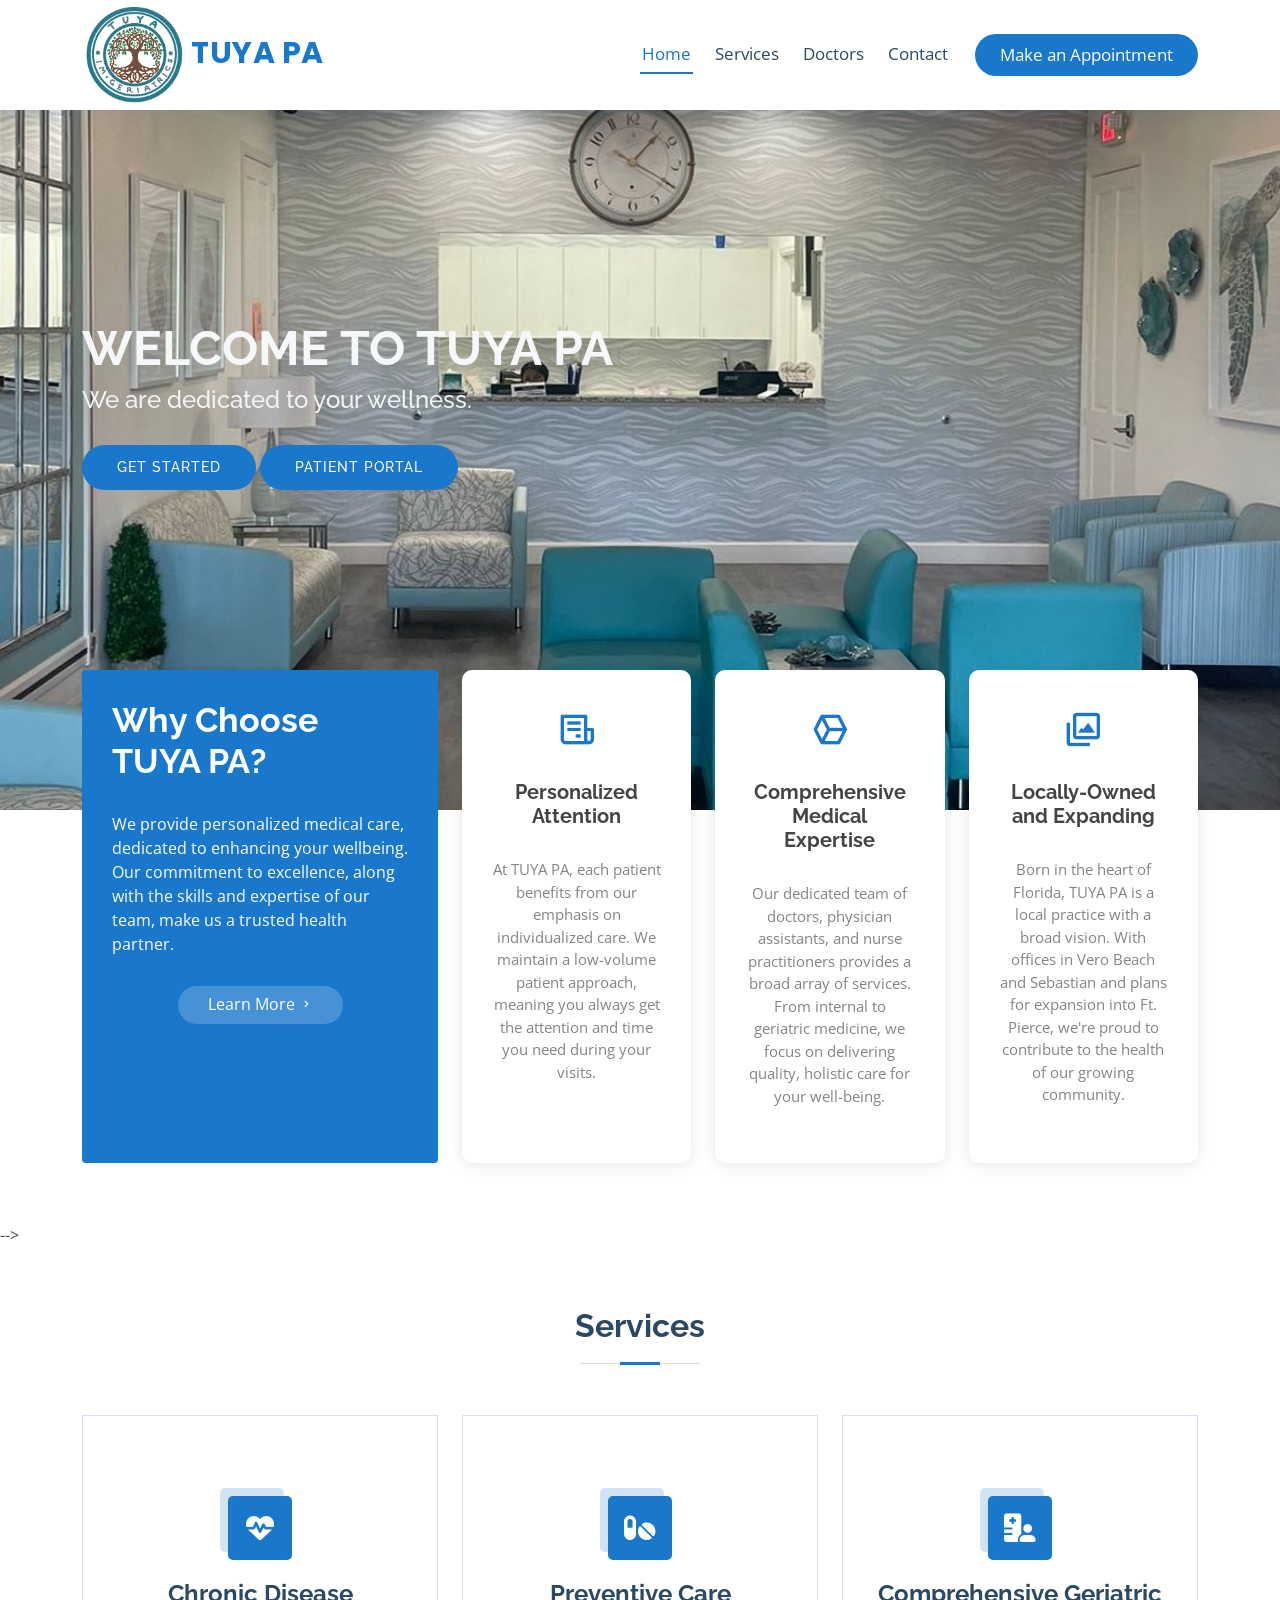
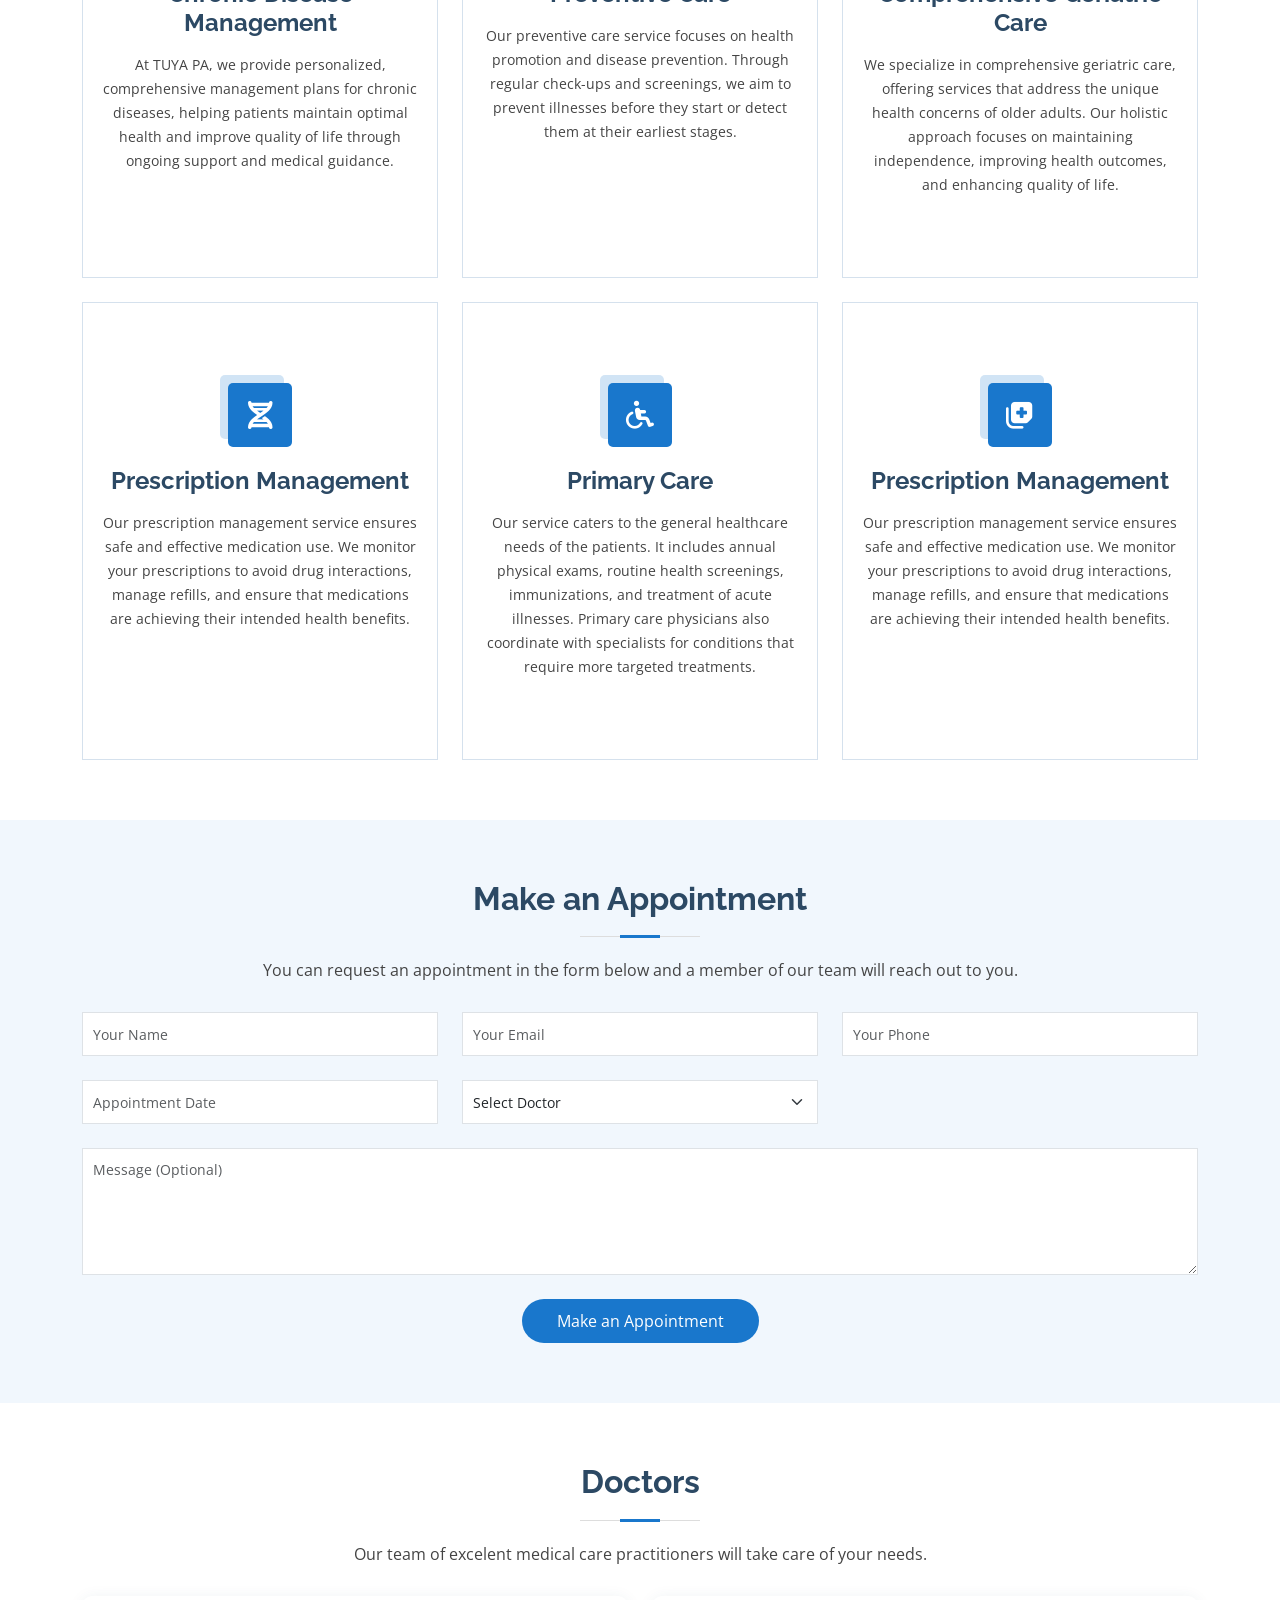
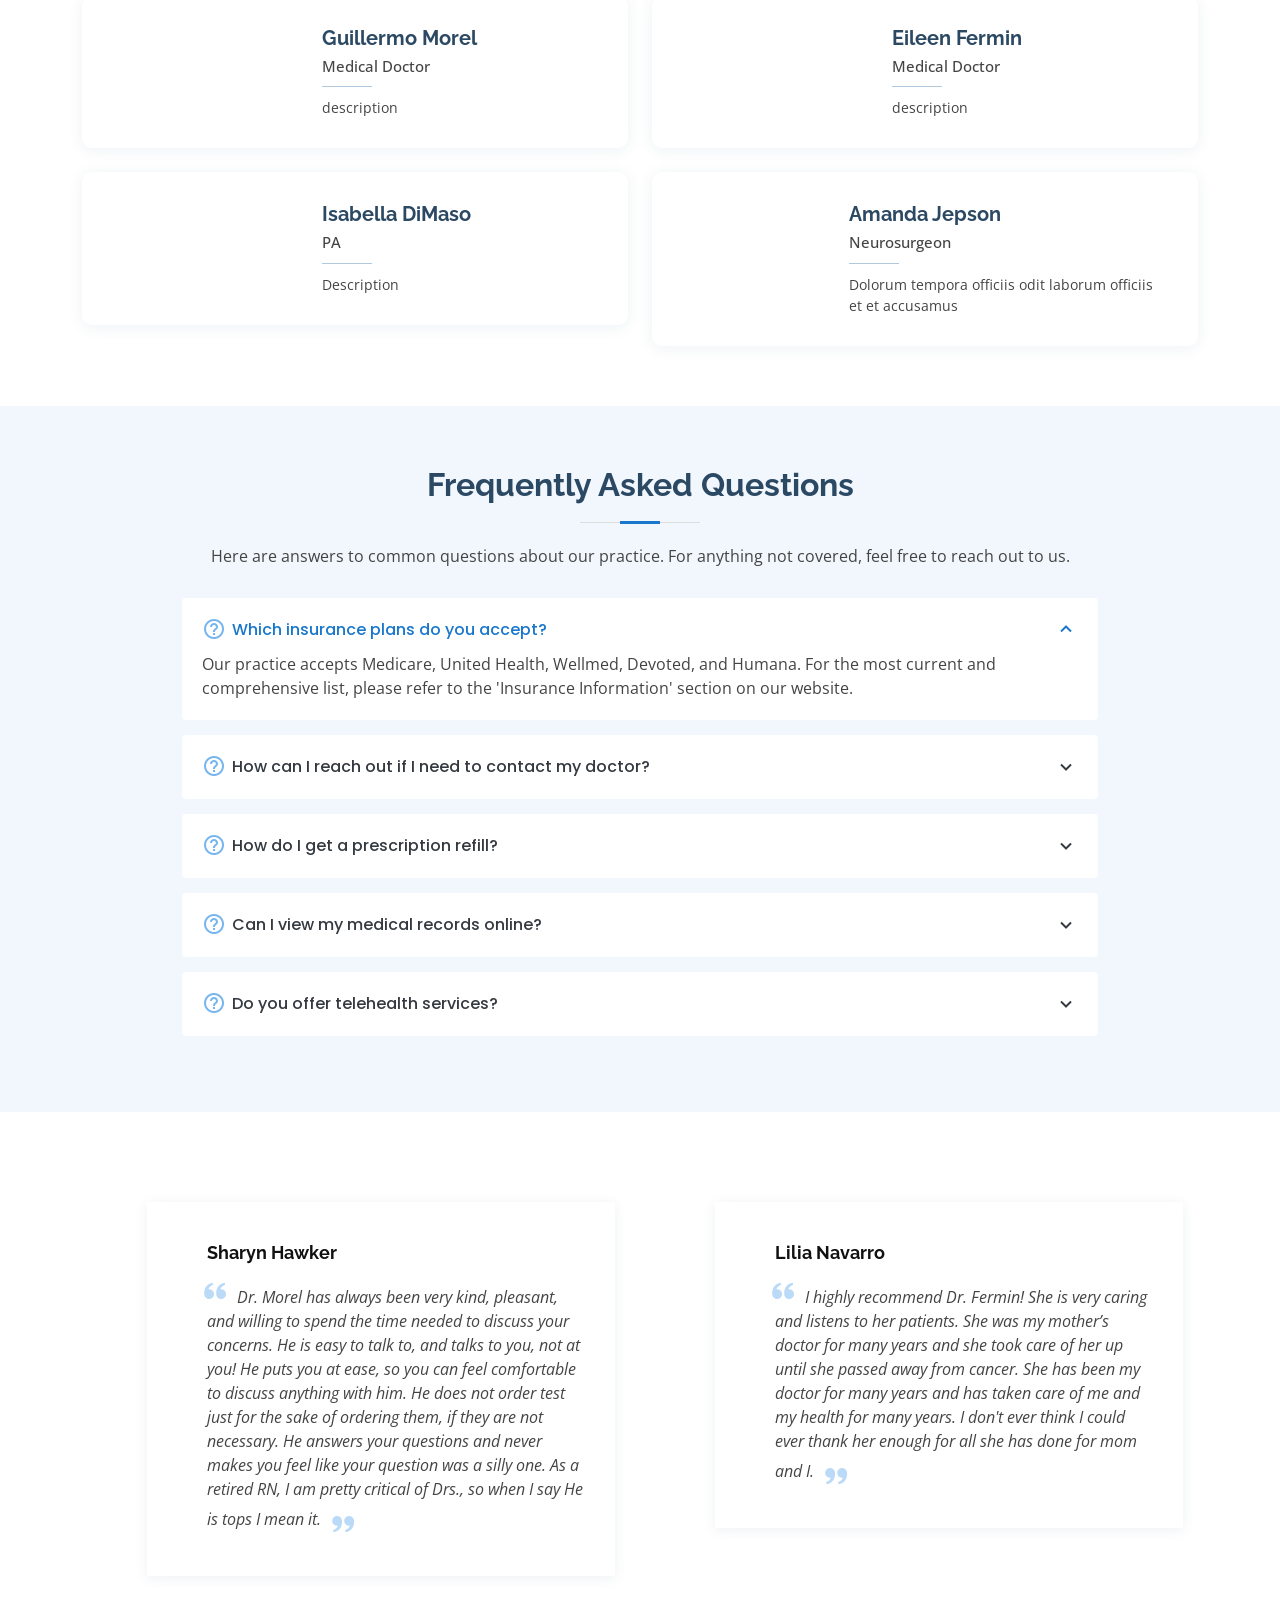
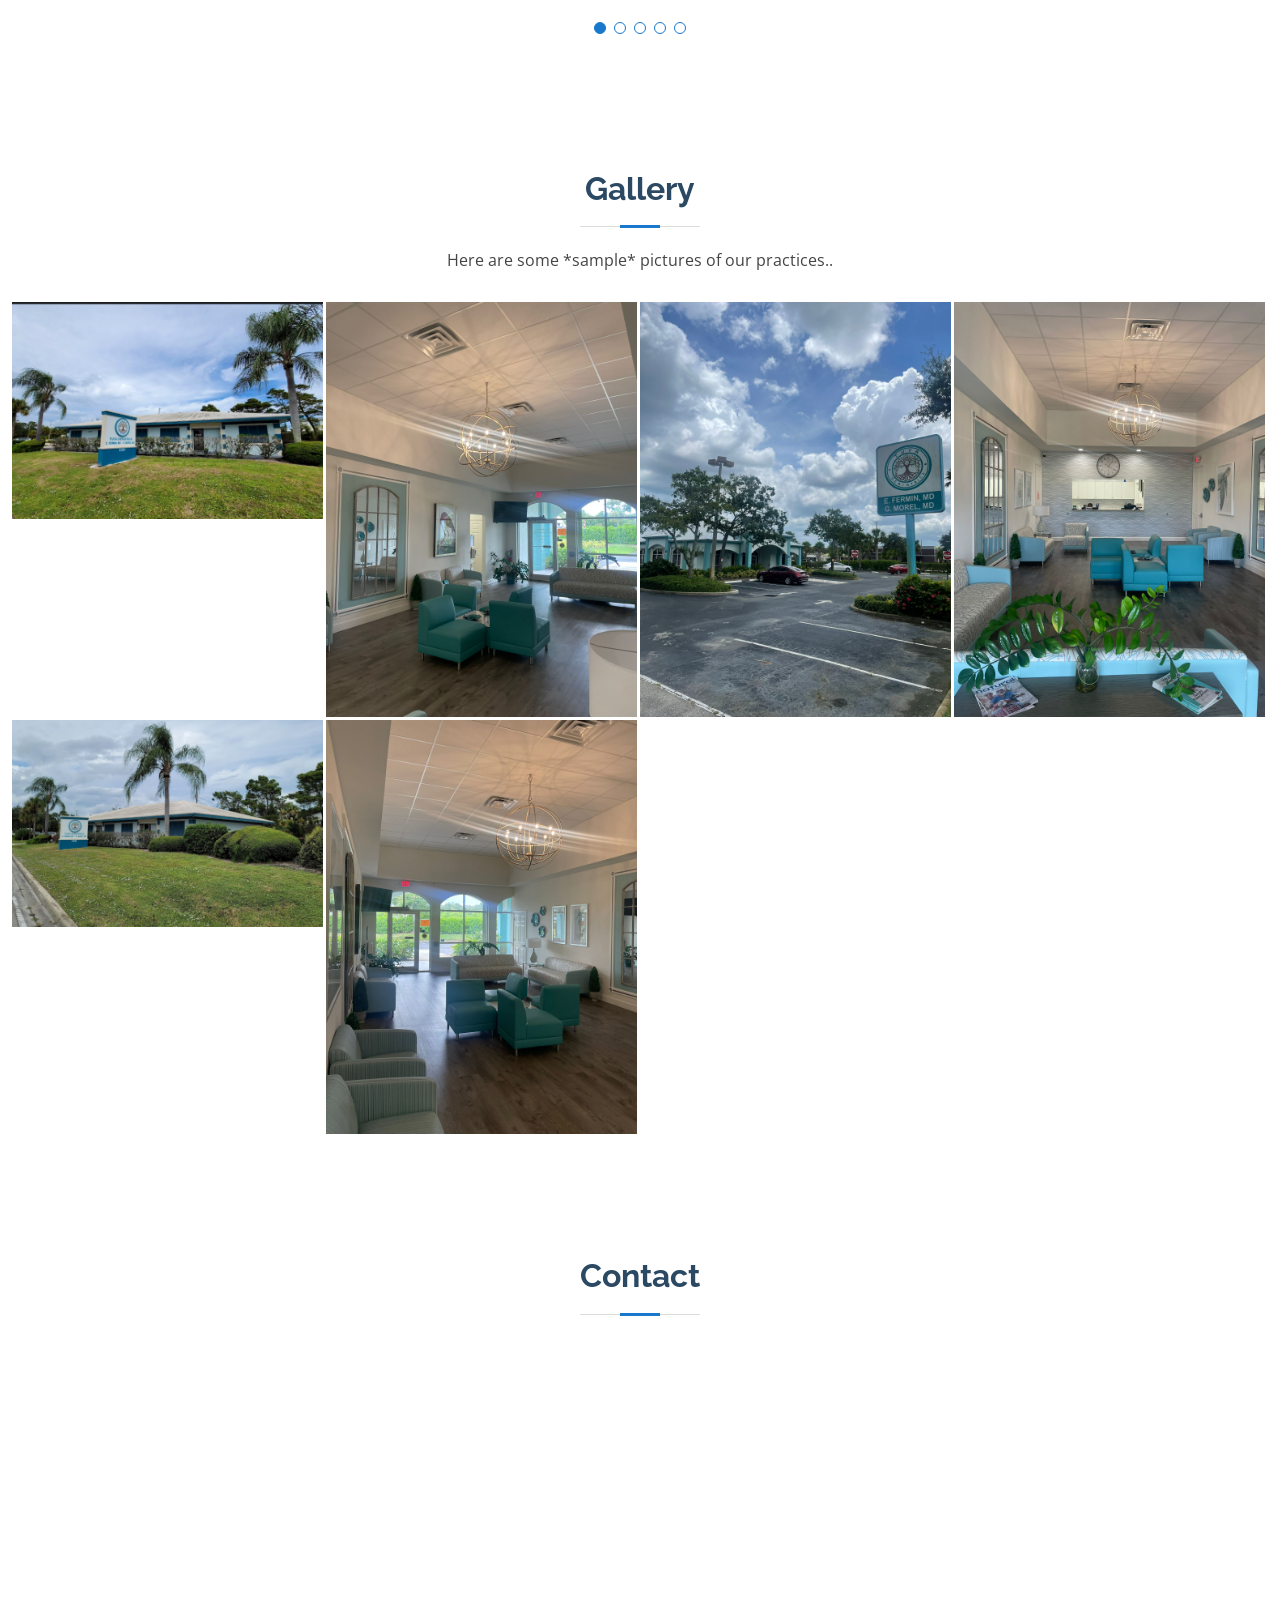
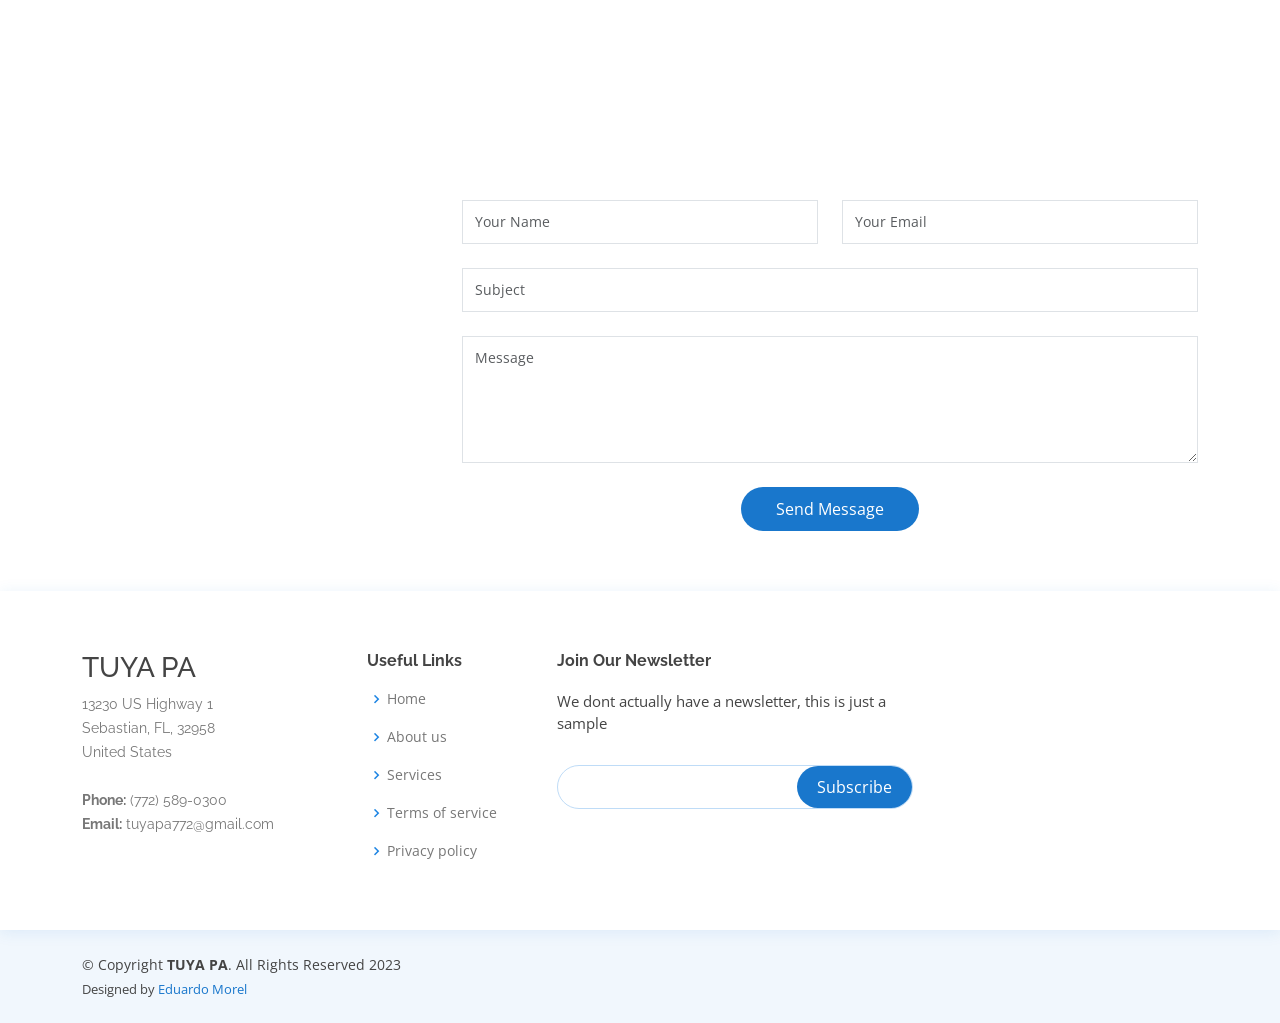
==== commit 3bcfbdec: "Add files via upload" ====
--- a/index.html
+++ b/index.html
@@ -54,10 +54,10 @@
     <div class="container d-flex align-items-center">
 
       <!-- Uncomment below if you prefer to use an image logo -->
-      <a href="index.html" class="logo me-auto">
-        <img src="assets/img/logo.png" alt="TUYA PA Logo" class="img-fluid">
-        <span class="logo-text">TUYA PA</span>
-      </a>
+<a href="index.html" class="logo me-auto">
+  <img src="assets/img/logo.png" alt="TUYA PA Logo" class="img-fluid">
+  <span class="logo-text">TUYA PA</span>
+</a>
 
       <nav id="navbar" class="navbar order-last order-lg-0">
         <ul>
@@ -750,83 +750,58 @@
 
       </div>
     </section><!-- End Gallery Section -->
-
-    <!-- ======= Contact Section ======= -->
-    <section id="contact" class="contact">
-      <div class="container">
-
-        <div class="section-title">
+<!-- ======= Contact Section ======= -->
+<section id="contact" class="contact">
+  <div class="container">
+      <div class="section-title">
           <h2>Contact</h2>
           <!-- <p>We are still building these sections of the website.</p> -->
-        </div>
-      </div>
-
-      <div>
-        <iframe style="border:0; top:-30px; width: 100%; height: 380px;" src="https://www.google.com/maps/d/embed?mid=1SFVXX0OY2LEwzDN4YoR7fLPqunmp148&ehbc=2E312F" frameborder="0" allowfullscreen></iframe>
-      </div>
-
-      <div class="container">
-        <div class="row mt-5">
-
+      </div>
+  </div>
+
+  <div>
+      <iframe style="border:0; top:-30px; width: 100%; height: 380px;" src="https://www.google.com/maps/d/embed?mid=1SFVXX0OY2LEwzDN4YoR7fLPqunmp148&ehbc=2E312F" frameborder="0" allowfullscreen></iframe>
+  </div>
+
+  <div class="container">
+      <div class="row mt-5">
           <div class="col-lg-4">
-            <div class="info">
-              <div class="address">
-                <i class="bi bi-geo-alt"></i>
-                <h4>Locations:</h4>
-                <p>13230 US Highway 1, Sebastian, FL, 32958</p>
-                <p>752 S US HIGHWAY 1, Vero Beach ,FL,32962</p> 
-              </div>
-
-              <div class="email">
-                <i class="bi bi-envelope"></i>
-                <h4>Email:</h4>
-                <p>tuyapa772@gmail.com</p>
-              </div>
-
-              <div class="phone">
-                <i class="bi bi-phone"></i>
-                <h4>Call:</h4>
-                <p>(772) 589-0300</p>
-              </div>
-
-            </div>
-
+              <div class="info">
+                  <!-- Your address, email, phone info here -->
+              </div>
           </div>
 
           <div class="col-lg-8 mt-5 mt-lg-0">
-
-            <form action="forms/contact.php" method="post" role="form" class="php-email-form">
-              <div class="row">
-                <div class="col-md-6 form-group">
-                  <input type="text" name="name" class="form-control" id="name" placeholder="Your Name" required>
-                </div>
-                <div class="col-md-6 form-group mt-3 mt-md-0">
-                  <input type="email" class="form-control" name="email" id="email" placeholder="Your Email" required>
-                </div>
-              </div>
-              <div class="form-group mt-3">
-                <input type="text" class="form-control" name="subject" id="subject" placeholder="Subject" required>
-              </div>
-              <div class="form-group mt-3">
-                <textarea class="form-control" name="message" rows="5" placeholder="Message" required></textarea>
-              </div>
-              <div class="my-3">
-                <div class="loading">Loading</div>
-                <div class="error-message"></div>
-                <div class="sent-message">Your message has been sent. Thank you!</div>
-              </div>
-              <div class="text-center"><button type="submit">Send Message</button></div>
-            </form>
-
-          </div>
-
-        </div>
-
-      </div>
-    </section><!-- End Contact Section -->
-
-  </main><!-- End #main -->
-
+              <!-- Updated form action, method, and added the hidden input for accessKey -->
+              <form action="https://api.staticforms.xyz/submit" method="post" role="form" class="php-email-form">
+                  <input type="hidden" name="accessKey" value="3364ce0c-994d-40cc-91d2-a1d87c1b322f">
+                  <input type="hidden" name="replyTo" value="@">
+
+                  <div class="row">
+                      <div class="col-md-6 form-group">
+                          <input type="text" name="name" class="form-control" id="name" placeholder="Your Name" required>
+                      </div>
+                      <div class="col-md-6 form-group mt-3 mt-md-0">
+                          <input type="email" class="form-control" name="email" id="email" placeholder="Your Email" required>
+                      </div>
+                  </div>
+                  <div class="form-group mt-3">
+                      <input type="text" class="form-control" name="subject" id="subject" placeholder="Subject" required>
+                  </div>
+                  <div class="form-group mt-3">
+                      <textarea class="form-control" name="message" rows="5" placeholder="Message" required></textarea>
+                  </div>
+                  <div class="my-3">
+                      <div class="loading">Loading</div>
+                      <div class="error-message"></div>
+                      <div class="sent-message">Your message has been sent. Thank you!</div>
+                  </div>
+                  <div class="text-center"><button type="submit">Send Message</button></div>
+              </form>
+          </div>
+      </div>
+  </div>
+</section><!-- End Contact Section -->
   <!-- ======= Footer ======= -->
   <footer id="footer">
 
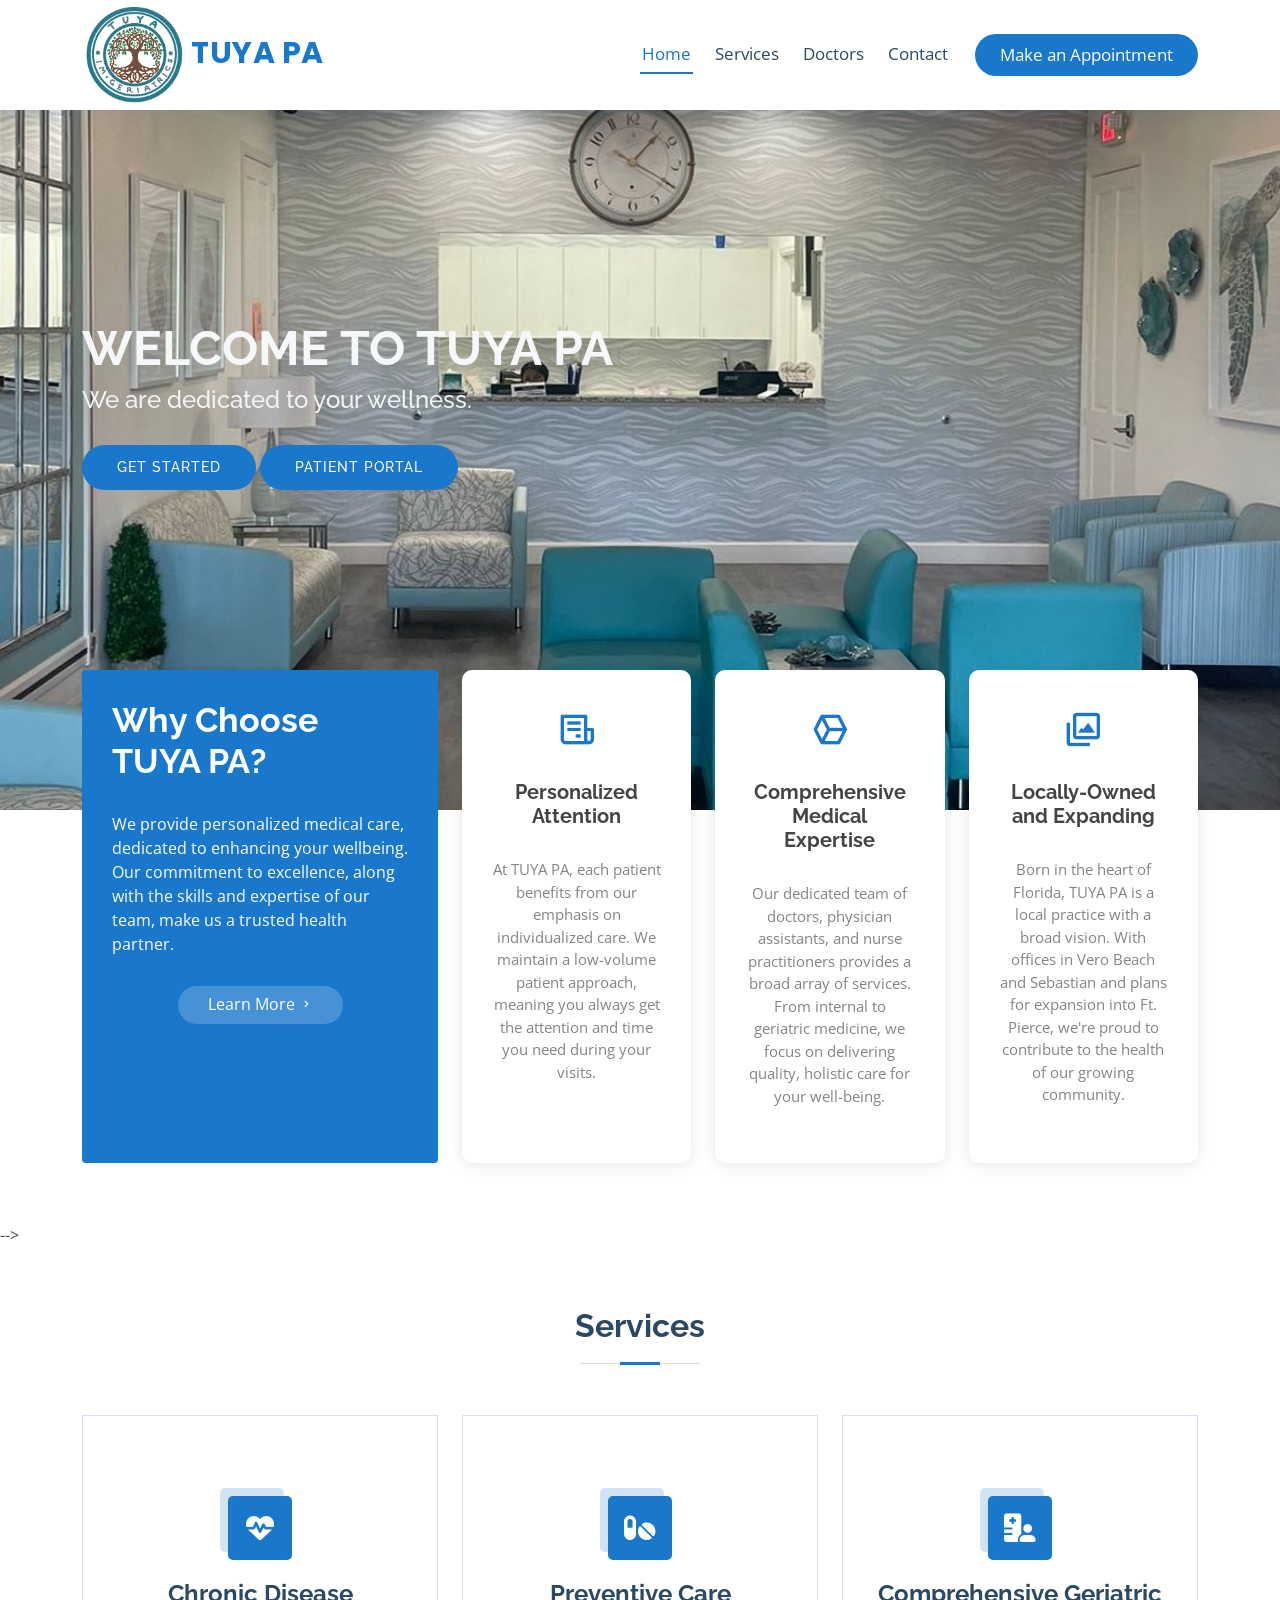
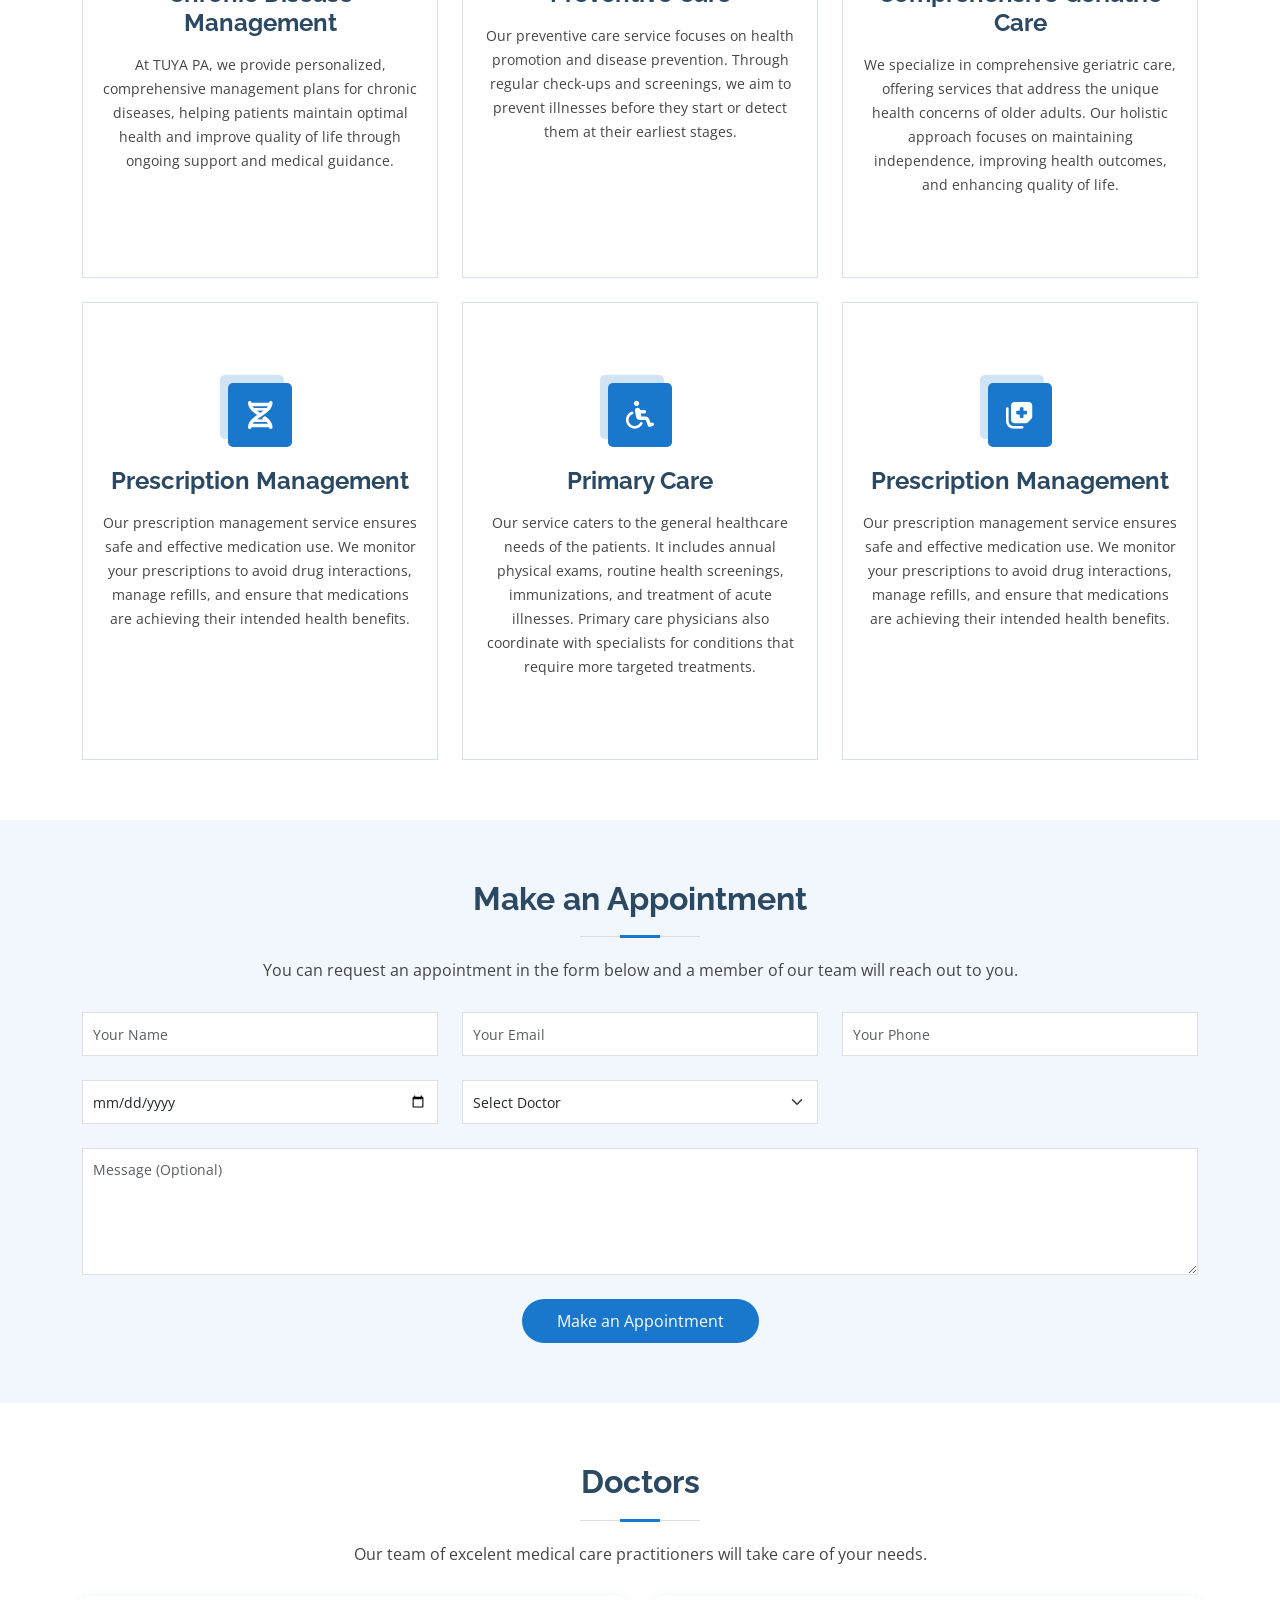
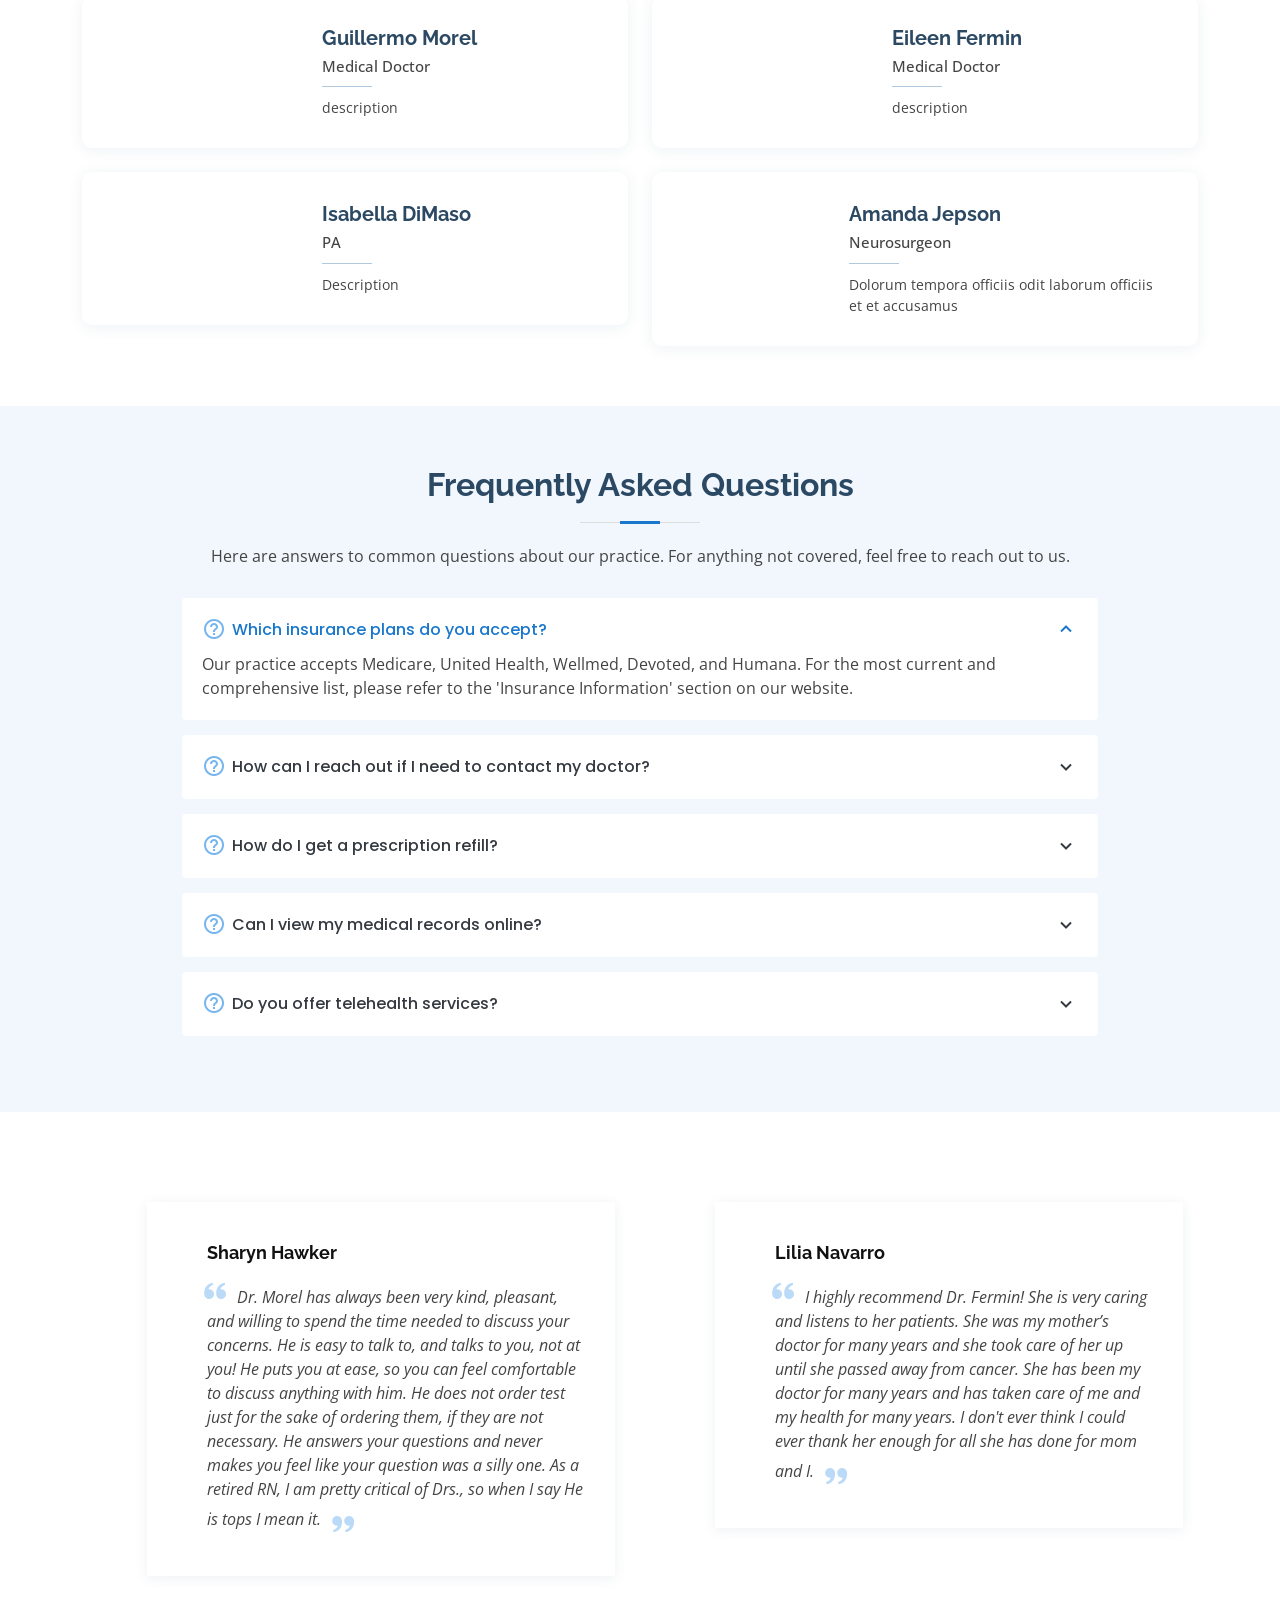
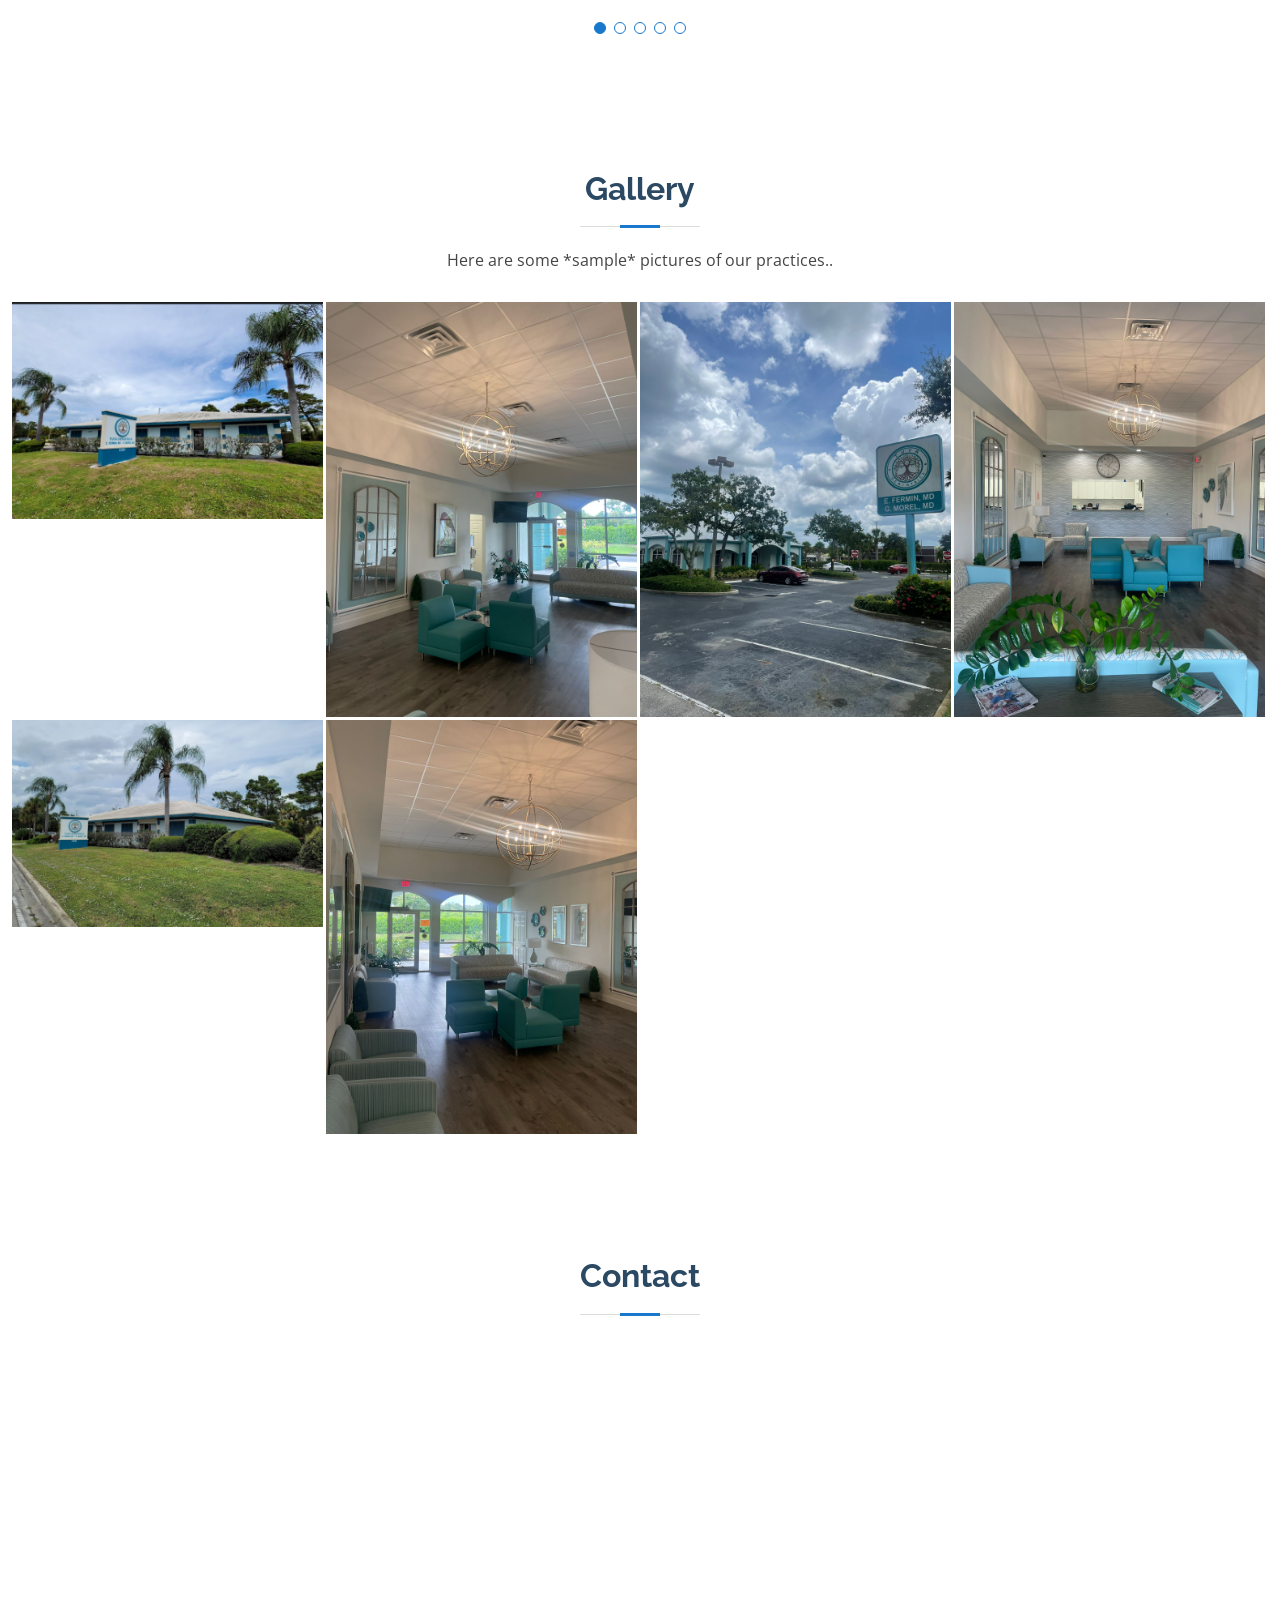
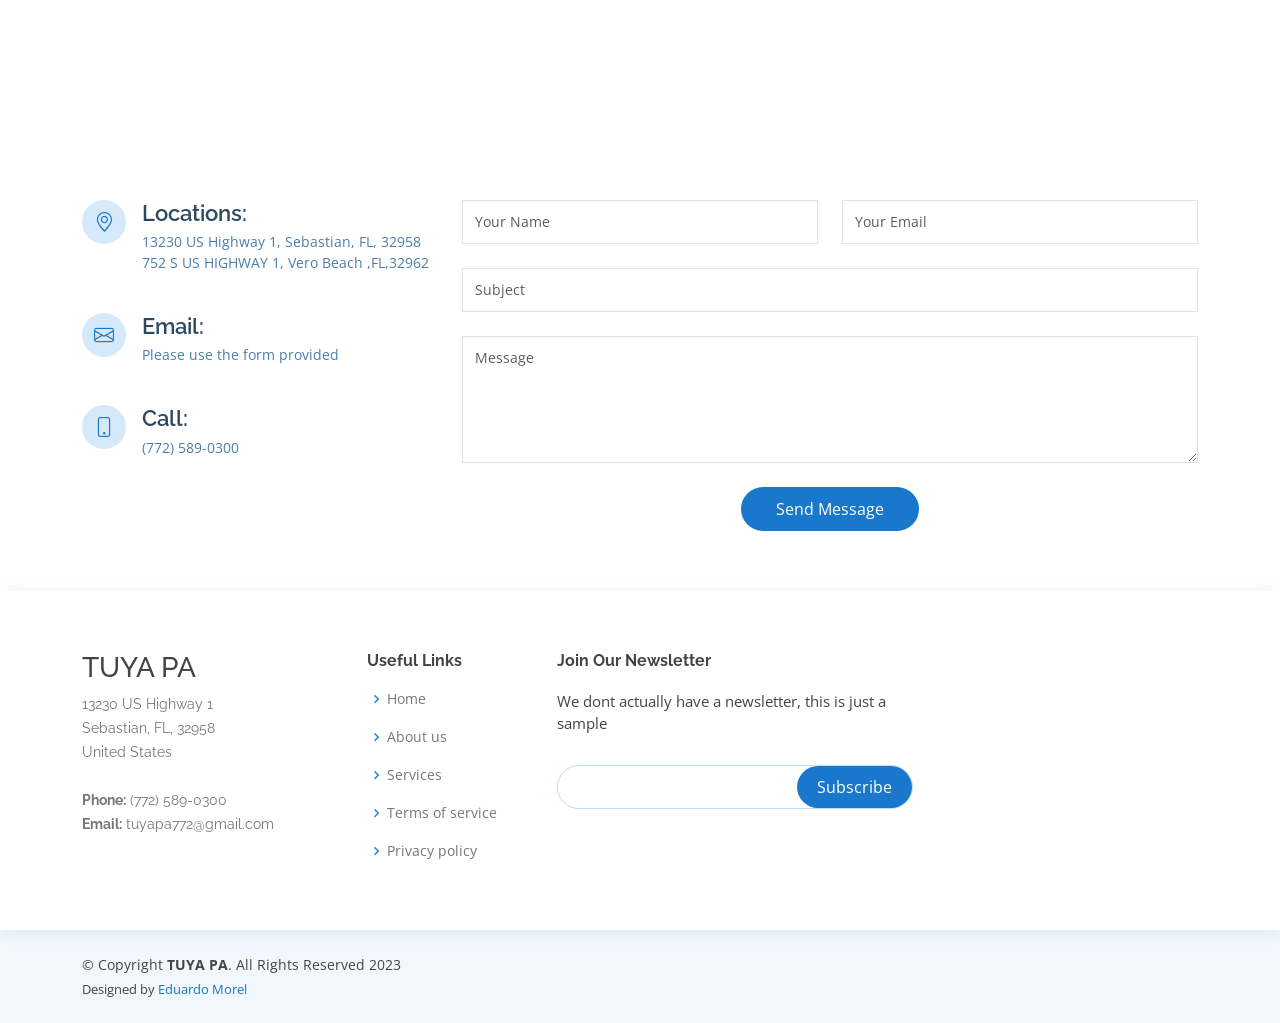
==== commit 892b6cad: "updated contact form made use of api isntead of PHP ajax functionality" ====
--- a/index.html
+++ b/index.html
@@ -28,7 +28,12 @@
 
   <!-- Template Main CSS File -->
   <link href="assets/css/style.css" rel="stylesheet">
-
+ 
+  <style>
+    .loading, .error-message, .sent-message {
+        display: none;
+    }
+</style>
 </head>
 
 <body>
@@ -305,57 +310,53 @@
           <p>You can request an appointment in the form below and a member of our team will reach out to you.</p>
         </div>
 
-        <form action="forms/appointment.php" method="post" role="form" class="php-email-form">
+        <form action="https://api.staticforms.xyz/submit" method="post" id="appointmentForm" class="php-email-form">
+          <input type="hidden" name="accessKey" value="3364ce0c-994d-40cc-91d2-a1d87c1b322f">
+          
+          <!-- Using predefined fields -->
           <div class="row">
-            <div class="col-md-4 form-group">
-              <input type="text" name="name" class="form-control" id="name" placeholder="Your Name" data-rule="minlen:4" data-msg="Please enter at least 4 chars">
-              <div class="validate"></div>
-            </div>
-            <div class="col-md-4 form-group mt-3 mt-md-0">
-              <input type="email" class="form-control" name="email" id="email" placeholder="Your Email" data-rule="email" data-msg="Please enter a valid email">
-              <div class="validate"></div>
-            </div>
-            <div class="col-md-4 form-group mt-3 mt-md-0">
-              <input type="tel" class="form-control" name="phone" id="phone" placeholder="Your Phone" data-rule="minlen:4" data-msg="Please enter at least 4 chars">
-              <div class="validate"></div>
-            </div>
-          </div>
+              <div class="col-md-4 form-group">
+                  <input type="text" name="name" class="form-control" id="name" placeholder="Your Name">
+              </div>
+              <div class="col-md-4 form-group mt-3 mt-md-0">
+                  <input type="email" class="form-control" name="email" id="email" placeholder="Your Email" required>
+              </div>
+              <div class="col-md-4 form-group mt-3 mt-md-0">
+                  <input type="tel" class="form-control" name="phone" id="phone" placeholder="Your Phone">
+              </div>
+          </div>
+          
+          <!-- Using custom fields for appointment date and selected doctor -->
           <div class="row">
-            <div class="col-md-4 form-group mt-3">
-              <input type="datetime" name="date" class="form-control datepicker" id="date" placeholder="Appointment Date" data-rule="minlen:4" data-msg="Please enter at least 4 chars">
-              <div class="validate"></div>
-            </div>
-            <!-- <div class="col-md-4 form-group mt-3">
-              <select name="department" id="department" class="form-select">
-                <option value="">Select Department</option>
-                <option value="Department 1">Department 1</option>
-                <option value="Department 2">Department 2</option>
-                <option value="Department 3">Department 3</option>
-              </select>
-              <div class="validate"></div>
-            </div> -->
-            <div class="col-md-4 form-group mt-3">
-              <select name="doctor" id="doctor" class="form-select">
-                <option value="">Select Doctor</option>
-                <option value="Doctor 1">Dr. Morel</option>
-                <option value="Doctor 2">Dr. Fermin</option>
-                <option value="Doctor 3">Dimaso</option>
-              </select>
-              <div class="validate"></div>
-            </div>
-          </div>
-
+              <div class="col-md-4 form-group mt-3">
+                  <input type="date" name="$appointmentDate" class="form-control" id="appointmentDate">
+              </div>
+              <div class="col-md-4 form-group mt-3">
+                  <select name="$selectedDoctor" id="selectedDoctor" class="form-select">
+                      <option value="">Select Doctor</option>
+                      <option value="Dr. Morel">Dr. Morel</option>
+                      <option value="Dr. Fermin">Dr. Fermin</option>
+                      <option value="Dimaso">Dimaso</option>
+                  </select>
+              </div>
+          </div>
+      
           <div class="form-group mt-3">
-            <textarea class="form-control" name="message" rows="5" placeholder="Message (Optional)"></textarea>
-            <div class="validate"></div>
-          </div>
+              <textarea class="form-control" name="message" rows="5" placeholder="Message (Optional)"></textarea>
+          </div>
+          
           <div class="mb-3">
-            <div class="loading">Loading</div>
-            <div class="error-message"></div>
-            <div class="sent-message">Your appointment request has been sent successfully. Thank you!</div>
-          </div>
+              <div class="loading">Loading</div>
+              <div class="error-message"></div>
+              <div class="sent-message">Your appointment request has been sent successfully. Thank you!</div>
+          </div>
+          
+          <!-- Redirect after submission -->
+          <input type="hidden" name="redirectTo" value="https://www.tuyamedical.com/">
           <div class="text-center"><button type="submit">Make an Appointment</button></div>
-        </form>
+      </form>
+      
+      
 
       </div>
     </section><!-- End Appointment Section -->
@@ -764,41 +765,62 @@
   </div>
 
   <div class="container">
-      <div class="row mt-5">
-          <div class="col-lg-4">
-              <div class="info">
-                  <!-- Your address, email, phone info here -->
-              </div>
-          </div>
-
+    <div class="row mt-5">
+
+      <div class="col-lg-4">
+        <div class="info">
+          <div class="address">
+            <i class="bi bi-geo-alt"></i>
+            <h4>Locations:</h4>
+            <p>13230 US Highway 1, Sebastian, FL, 32958</p>
+            <p>752 S US HIGHWAY 1, Vero Beach ,FL,32962</p> 
+          </div>
+
+          <div class="email">
+            <i class="bi bi-envelope"></i>
+            <h4>Email:</h4>
+            <p>Please use the form provided</p>
+          </div>
+
+          <div class="phone">
+            <i class="bi bi-phone"></i>
+            <h4>Call:</h4>
+            <p>(772) 589-0300</p>
+          </div>
+
+        </div>
+
+      </div>
           <div class="col-lg-8 mt-5 mt-lg-0">
-              <!-- Updated form action, method, and added the hidden input for accessKey -->
-              <form action="https://api.staticforms.xyz/submit" method="post" role="form" class="php-email-form">
-                  <input type="hidden" name="accessKey" value="3364ce0c-994d-40cc-91d2-a1d87c1b322f">
-                  <input type="hidden" name="replyTo" value="@">
-
-                  <div class="row">
-                      <div class="col-md-6 form-group">
-                          <input type="text" name="name" class="form-control" id="name" placeholder="Your Name" required>
-                      </div>
-                      <div class="col-md-6 form-group mt-3 mt-md-0">
-                          <input type="email" class="form-control" name="email" id="email" placeholder="Your Email" required>
-                      </div>
-                  </div>
-                  <div class="form-group mt-3">
-                      <input type="text" class="form-control" name="subject" id="subject" placeholder="Subject" required>
-                  </div>
-                  <div class="form-group mt-3">
-                      <textarea class="form-control" name="message" rows="5" placeholder="Message" required></textarea>
-                  </div>
-                  <div class="my-3">
-                      <div class="loading">Loading</div>
-                      <div class="error-message"></div>
-                      <div class="sent-message">Your message has been sent. Thank you!</div>
-                  </div>
-                  <div class="text-center"><button type="submit">Send Message</button></div>
-              </form>
-          </div>
+
+            <form action="https://api.staticforms.xyz/submit" method="post" id="staticform" class="php-email-form">
+              
+              <input type="hidden" name="accessKey" value="3364ce0c-994d-40cc-91d2-a1d87c1b322f">
+              <div class="row">
+                <div class="col-md-6 form-group">
+                  <input type="text" name="name" class="form-control" id="name" placeholder="Your Name" required>
+                </div>
+                <div class="col-md-6 form-group mt-3 mt-md-0">
+                  <input type="email" class="form-control" name="email" id="email" placeholder="Your Email" required>
+                </div>
+              </div>
+              <div class="form-group mt-3">
+                <input type="text" class="form-control" name="subject" id="subject" placeholder="Subject" required>
+              </div>
+              <div class="form-group mt-3">
+                <textarea class="form-control" name="message" rows="5" placeholder="Message" required></textarea>
+              </div>
+              <div class="my-3">
+                <div class="loading">Loading</div>
+                <div class="error-message"></div>
+                <div class="sent-message">Your message has been sent. Thank you!</div>
+              </div>
+              <input type="hidden" name="redirectTo" value="https://www.tuyamedical.com/">
+              <div class="text-center"><button type="submit">Send Message</button></div>
+            </form>
+
+          </div>
+
       </div>
   </div>
 </section><!-- End Contact Section -->
@@ -883,11 +905,12 @@
   <script src="assets/vendor/bootstrap/js/bootstrap.bundle.min.js"></script>
   <script src="assets/vendor/glightbox/js/glightbox.min.js"></script>
   <script src="assets/vendor/swiper/swiper-bundle.min.js"></script>
-  <script src="assets/vendor/php-email-form/validate.js"></script>
+  <!-- script src="assets/vendor/php-email-form/validate.js"></script>
 
   <!-- Template Main JS File -->
   <script src="assets/js/main.js"></script>
 
+
 </body>
 
 </html>
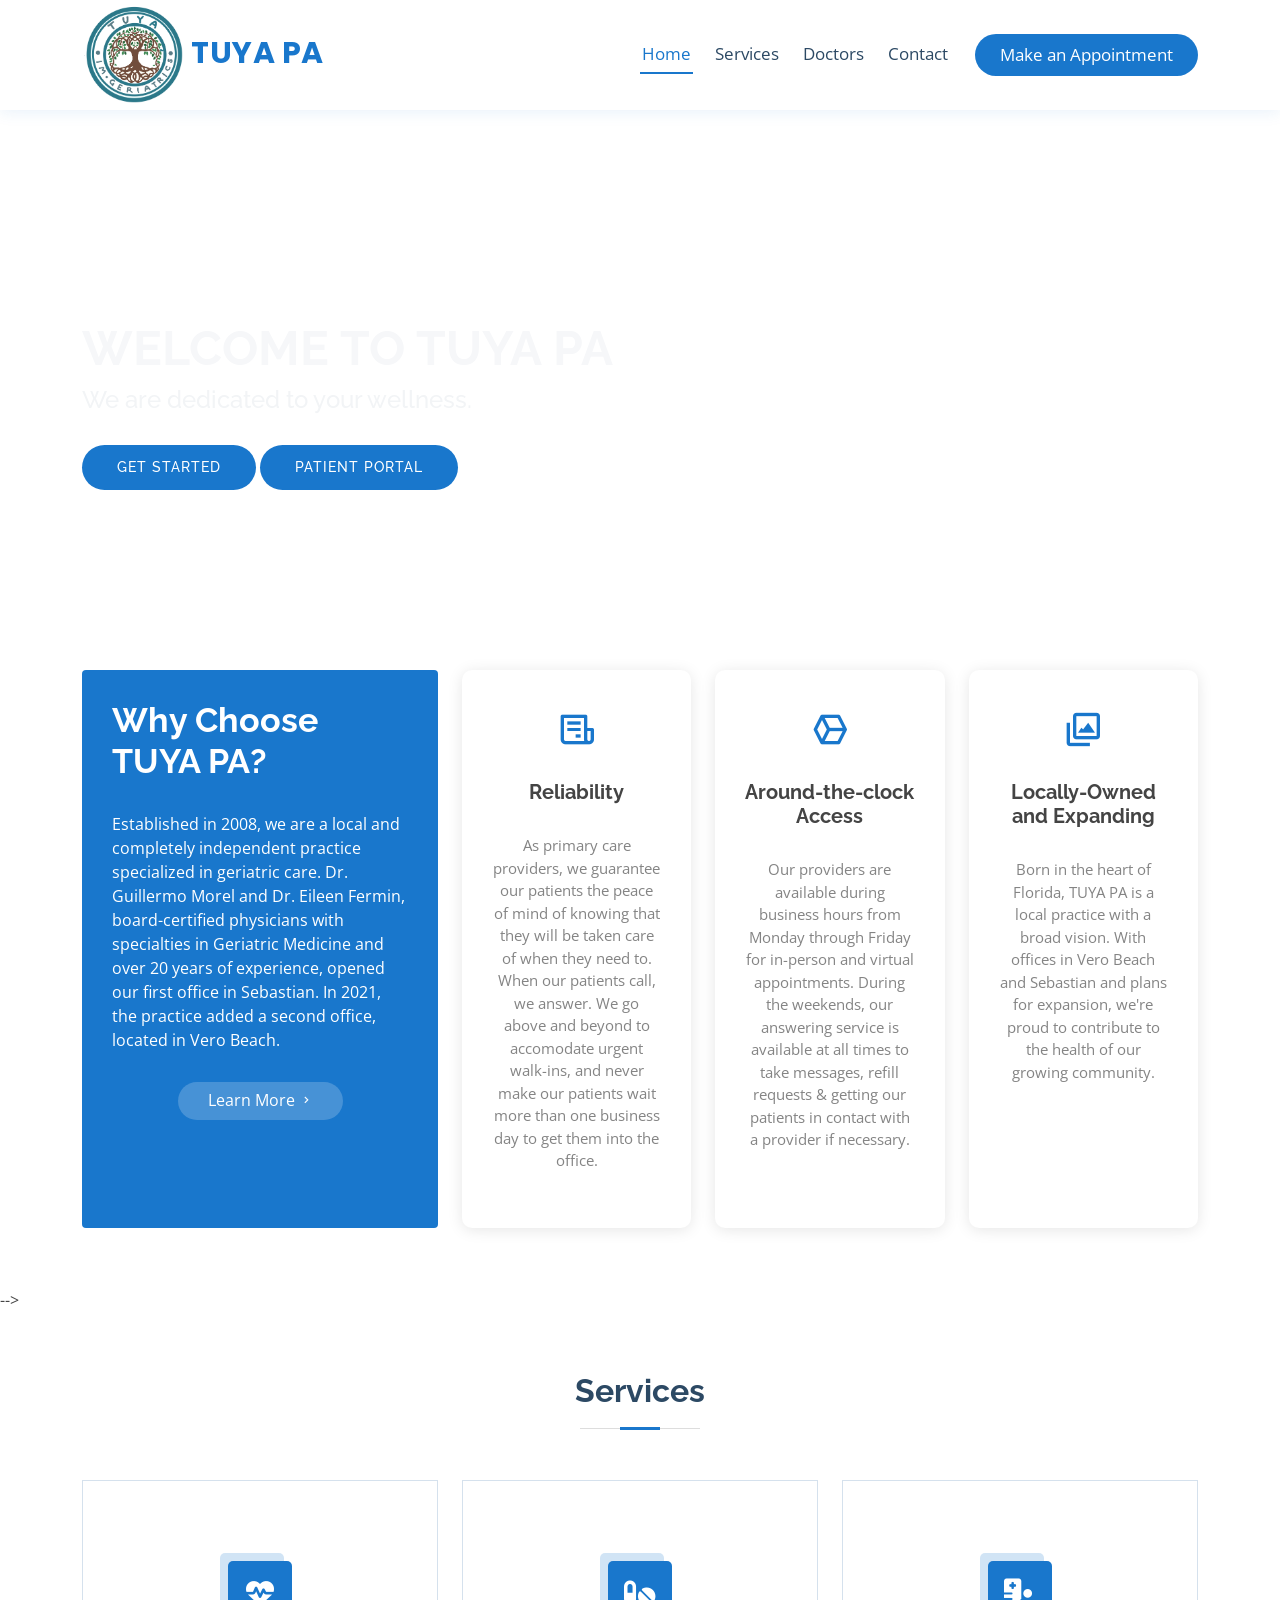
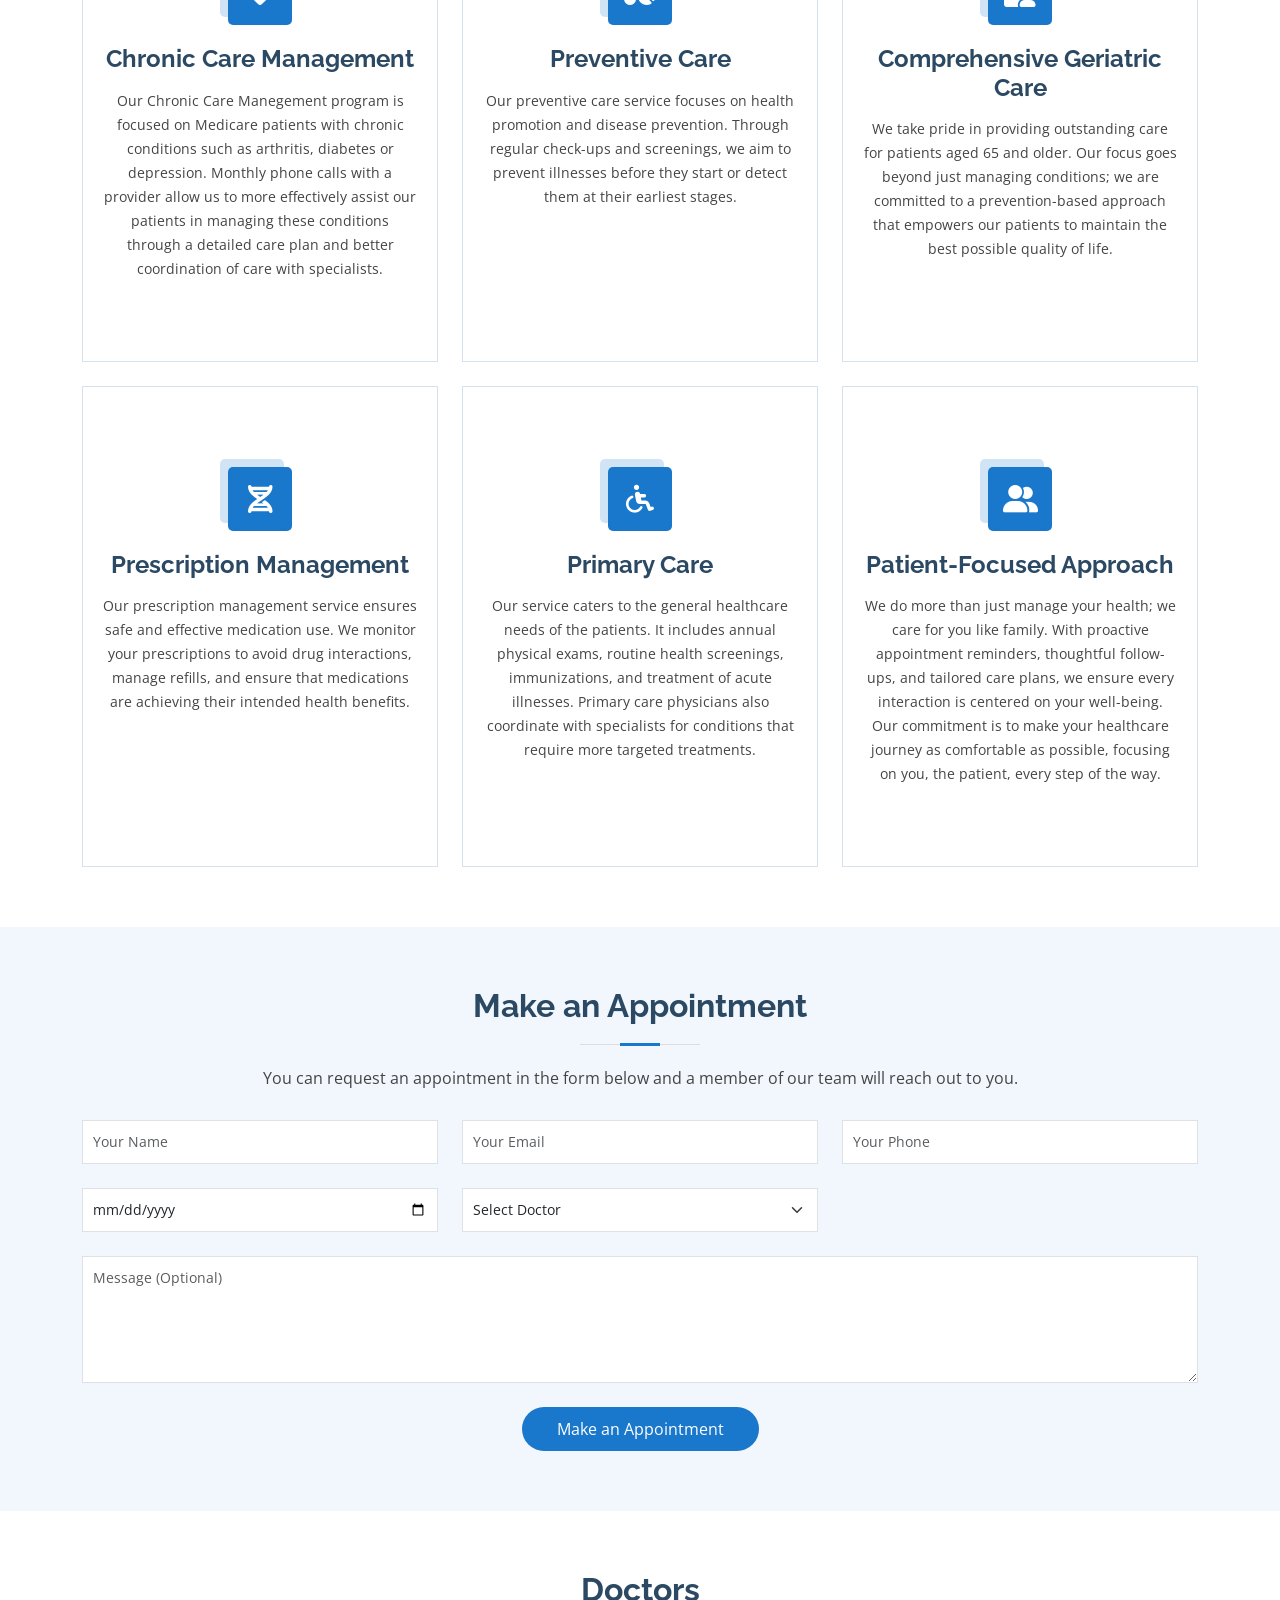
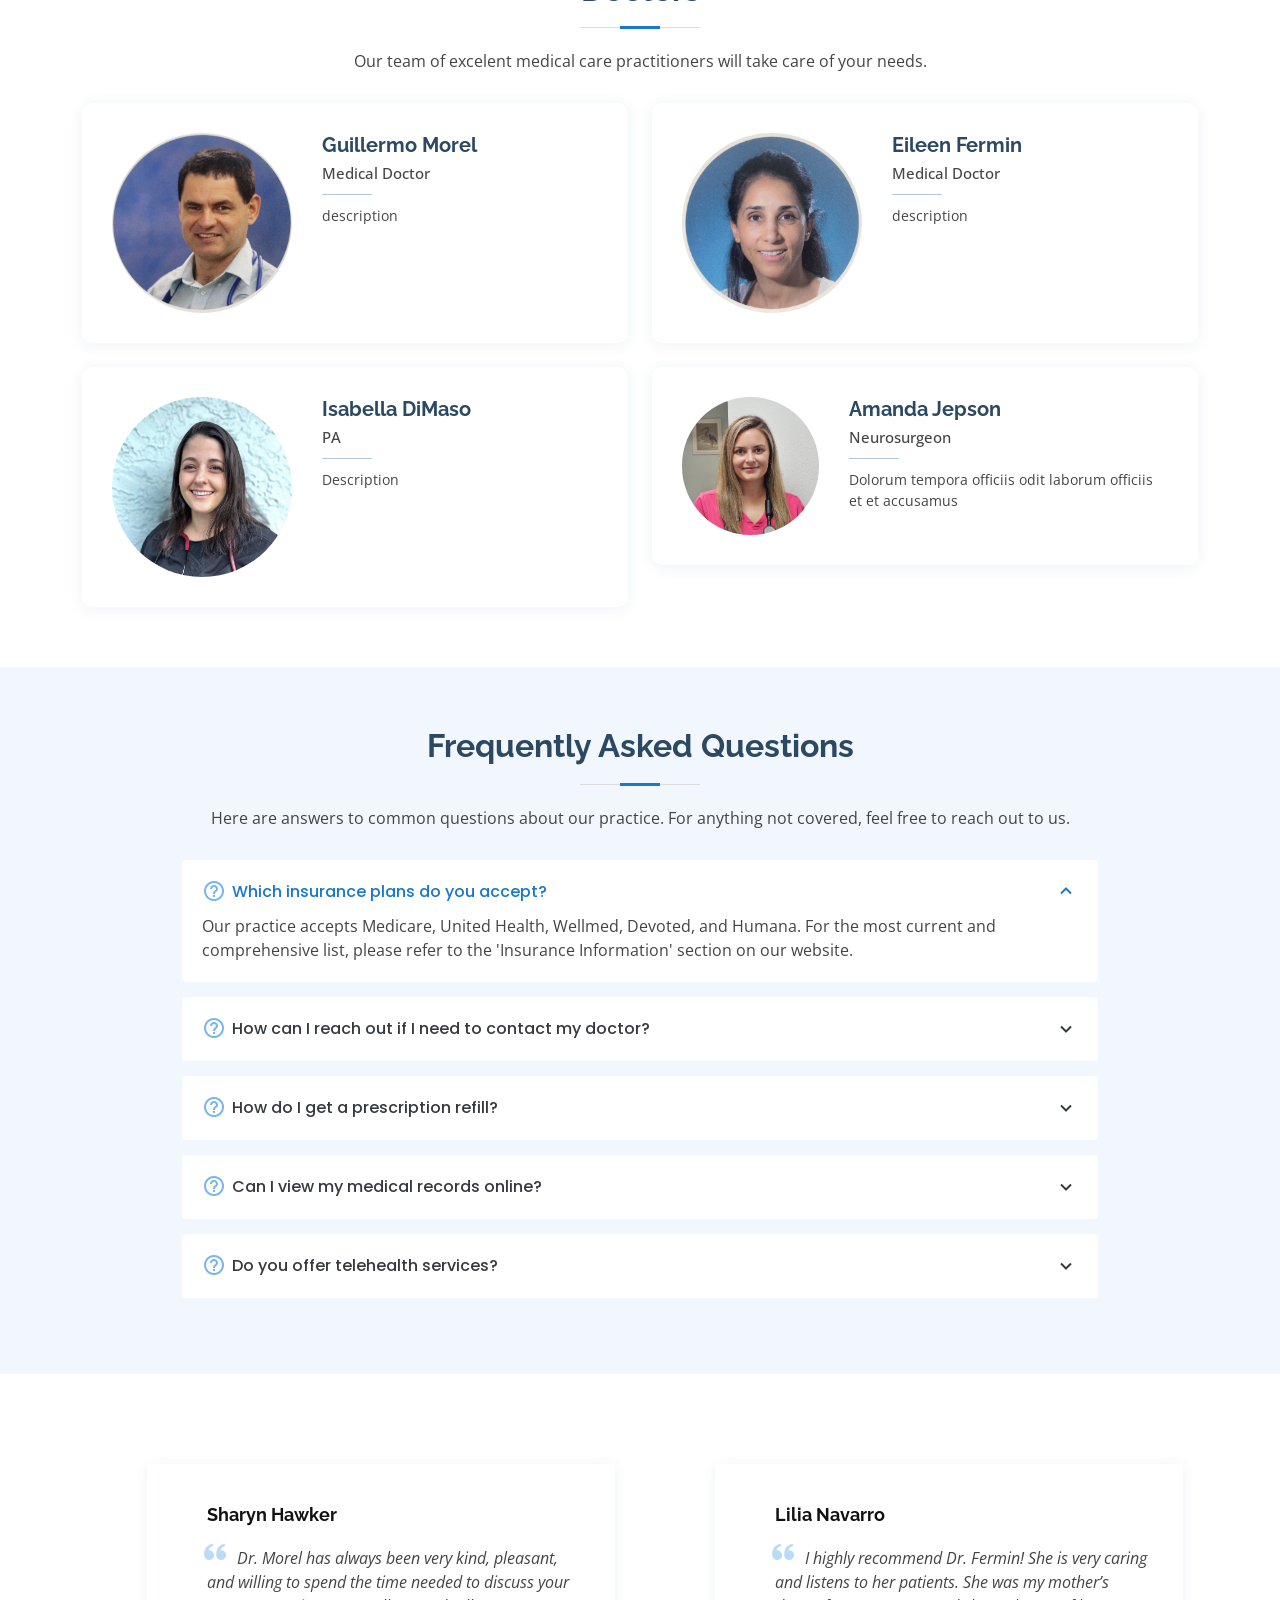
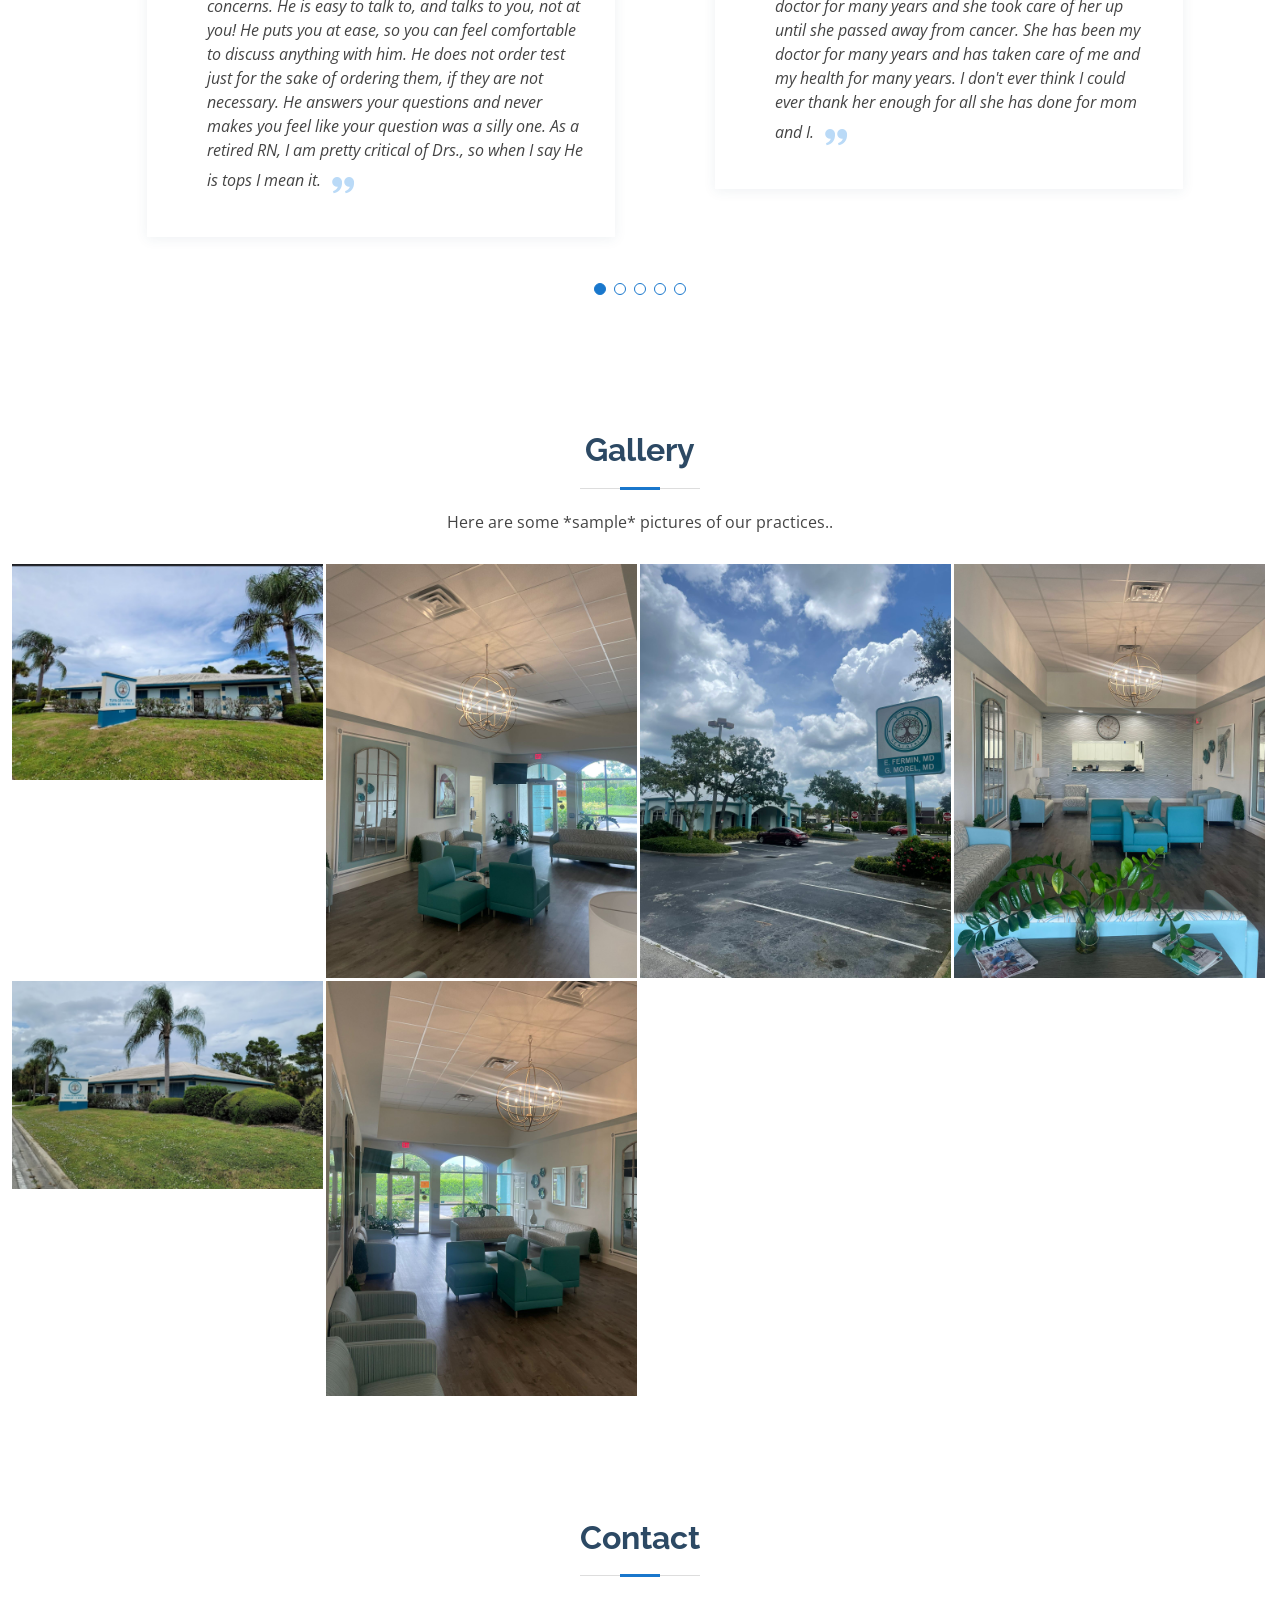
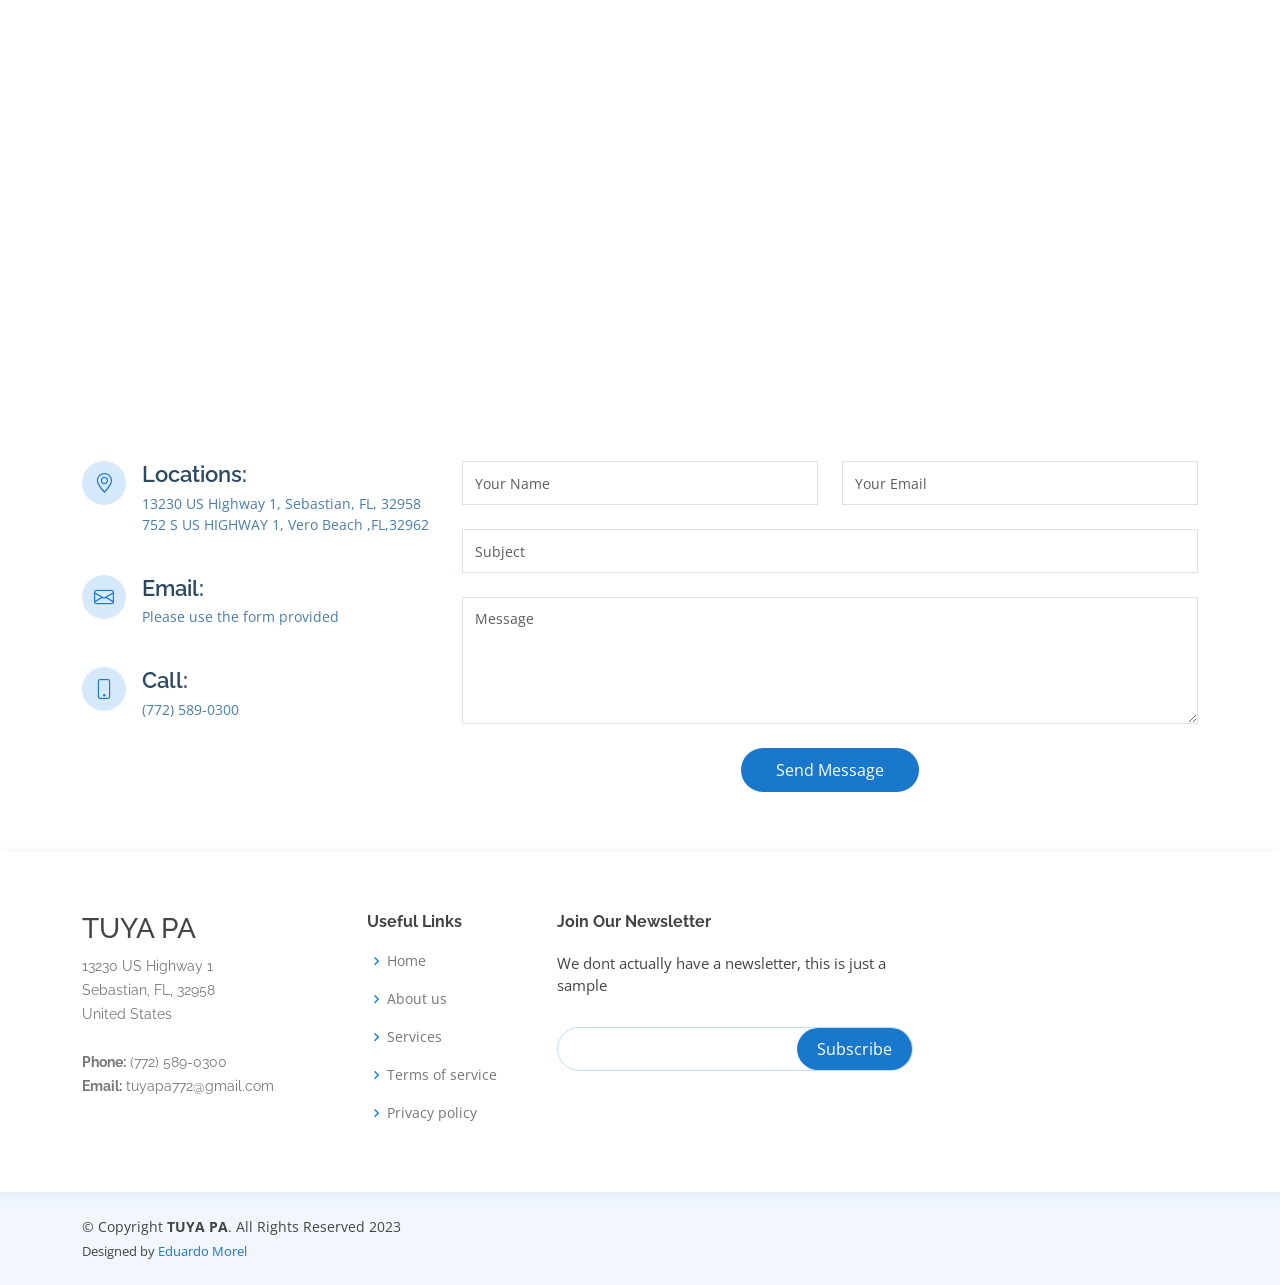
==== commit 8506cf69: "changed coverpage and updated information (thanks jose)" ====
--- a/index.html
+++ b/index.html
@@ -119,7 +119,7 @@
             <div class="content">
               <h3>Why Choose TUYA PA?</h3>
               <p>
-                We provide personalized medical care, dedicated to enhancing your wellbeing. Our commitment to excellence, along with the skills and expertise of our team, make us a trusted health partner.
+                Established in 2008, we are a local and completely independent practice specialized in geriatric care. Dr. Guillermo Morel and Dr. Eileen Fermin, board-certified physicians with specialties in Geriatric Medicine and over 20 years of experience, opened our first office in Sebastian. In 2021, the practice added a second office, located in Vero Beach.
               </p>
               <div class="text-center">
                 <a href="#" class="more-btn">Learn More <i class="bx bx-chevron-right"></i></a>
@@ -132,22 +132,22 @@
                 <div class="col-xl-4 d-flex align-items-stretch">
                   <div class="icon-box mt-4 mt-xl-0">
                     <i class="bx bx-receipt"></i>
-                    <h4>Personalized Attention</h4>
-                    <p>At TUYA PA, each patient benefits from our emphasis on individualized care. We maintain a low-volume patient approach, meaning you always get the attention and time you need during your visits.</p>
+                    <h4> Reliability</h4>
+                    <p> As primary care providers, we guarantee our patients the peace of mind of knowing that they will be taken care of when they need to. When our patients call, we answer. We go above and beyond to accomodate urgent walk-ins, and never make our patients wait more than one business day to get them into the office.</p>
                   </div>
                 </div>
                 <div class="col-xl-4 d-flex align-items-stretch">
                   <div class="icon-box mt-4 mt-xl-0">
                     <i class="bx bx-cube-alt"></i>
-                    <h4>Comprehensive Medical Expertise</h4>
-                    <p>Our dedicated team of doctors, physician assistants, and nurse practitioners provides a broad array of services. From internal to geriatric medicine, we focus on delivering quality, holistic care for your well-being.</p>
+                    <h4> Around-the-clock Access </h4>
+                    <p> Our providers are available during business hours from Monday through Friday for in-person and virtual appointments. During the weekends, our answering service is available at all times to take messages, refill requests & getting our patients in contact with a provider if necessary.</p>
                   </div>
                 </div>
                 <div class="col-xl-4 d-flex align-items-stretch">
                   <div class="icon-box mt-4 mt-xl-0">
                     <i class="bx bx-images"></i>
                     <h4>Locally-Owned and Expanding</h4>
-                    <p>Born in the heart of Florida, TUYA PA is a local practice with a broad vision. With offices in Vero Beach and Sebastian and plans for expansion into Ft. Pierce, we're proud to contribute to the health of our growing community.</p>
+                    <p>Born in the heart of Florida, TUYA PA is a local practice with a broad vision. With offices in Vero Beach and Sebastian and plans for expansion, we're proud to contribute to the health of our growing community.</p>
                   </div>
                 </div>
               </div>
@@ -251,8 +251,8 @@
           <div class="col-lg-4 col-md-6 d-flex align-items-stretch">
             <div class="icon-box">
               <div class="icon"><i class="fas fa-heartbeat"></i></div>
-              <h4><a href=""> Chronic Disease Management</a></h4>
-              <p>At TUYA PA, we provide personalized, comprehensive management plans for chronic diseases, helping patients maintain optimal health and improve quality of life through ongoing support and medical guidance.</p>
+              <h4><a href=""> Chronic Care Management</a></h4>
+              <p> Our Chronic Care Manegement program is focused on Medicare patients with chronic conditions such as arthritis, diabetes or depression. Monthly phone calls with a provider allow us to more effectively assist our patients in managing these conditions through a detailed care plan and better coordination of care with specialists.</p>
             </div>
           </div>
 
@@ -260,7 +260,7 @@
             <div class="icon-box">
               <div class="icon"><i class="fas fa-pills"></i></div>
               <h4><a href="">Preventive Care</a></h4>
-              <p>Our preventive care service focuses on health promotion and disease prevention. Through regular check-ups and screenings, we aim to prevent illnesses before they start or detect them at their earliest stages.</p>
+              <p> Our preventive care service focuses on health promotion and disease prevention. Through regular check-ups and screenings, we aim to prevent illnesses before they start or detect them at their earliest stages.</p>
             </div>
           </div>
 
@@ -268,7 +268,7 @@
             <div class="icon-box">
               <div class="icon"><i class="fas fa-hospital-user"></i></div>
               <h4><a href="">Comprehensive Geriatric Care</a></h4>
-              <p>We specialize in comprehensive geriatric care, offering services that address the unique health concerns of older adults. Our holistic approach focuses on maintaining independence, improving health outcomes, and enhancing quality of life.</p>
+              <p> We take pride in providing outstanding care for patients aged 65 and older. Our focus goes beyond just managing conditions; we are committed to a prevention-based approach that empowers our patients to maintain the best possible quality of life.</p>
             </div>
           </div>
 
@@ -290,12 +290,13 @@
 
           <div class="col-lg-4 col-md-6 d-flex align-items-stretch mt-4">
             <div class="icon-box">
-              <div class="icon"><i class="fas fa-notes-medical"></i></div>
-              <h4><a href="">Prescription Management</a></h4>
-              <p>Our prescription management service ensures safe and effective medication use. We monitor your prescriptions to avoid drug interactions, manage refills, and ensure that medications are achieving their intended health benefits.</p>
-            </div>
-          </div>
-
+              <div class="icon"><i class="fas fa-user-friends"></i></div>
+              <h4><a href="">Patient-Focused Approach</a></h4>
+              <p>We do more than just manage your health; we care for you like family. With proactive appointment reminders, thoughtful follow-ups, and tailored care plans, we ensure every interaction is centered on your well-being. Our commitment is to make your healthcare journey as comfortable as possible, focusing on you, the patient, every step of the way.</p>
+            </div>
+          </div>
+          
+          
         </div>
 
       </div>
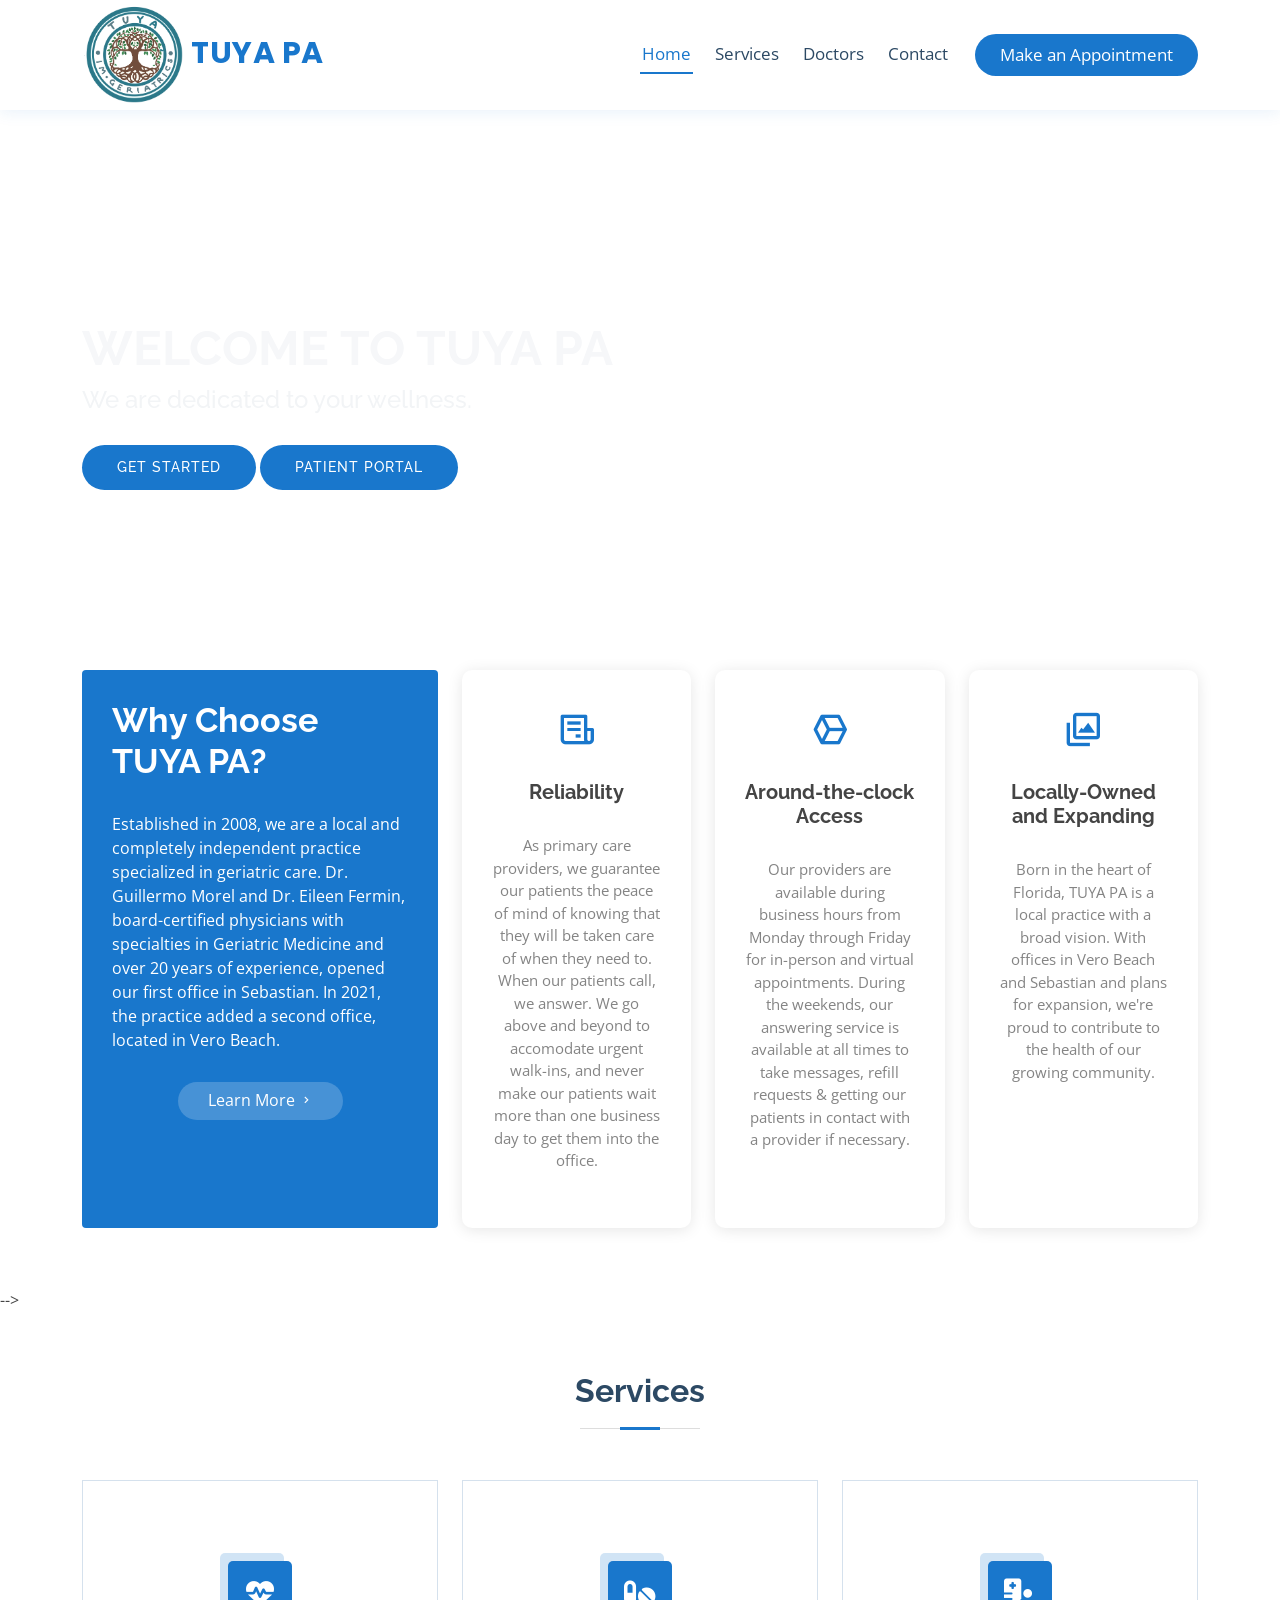
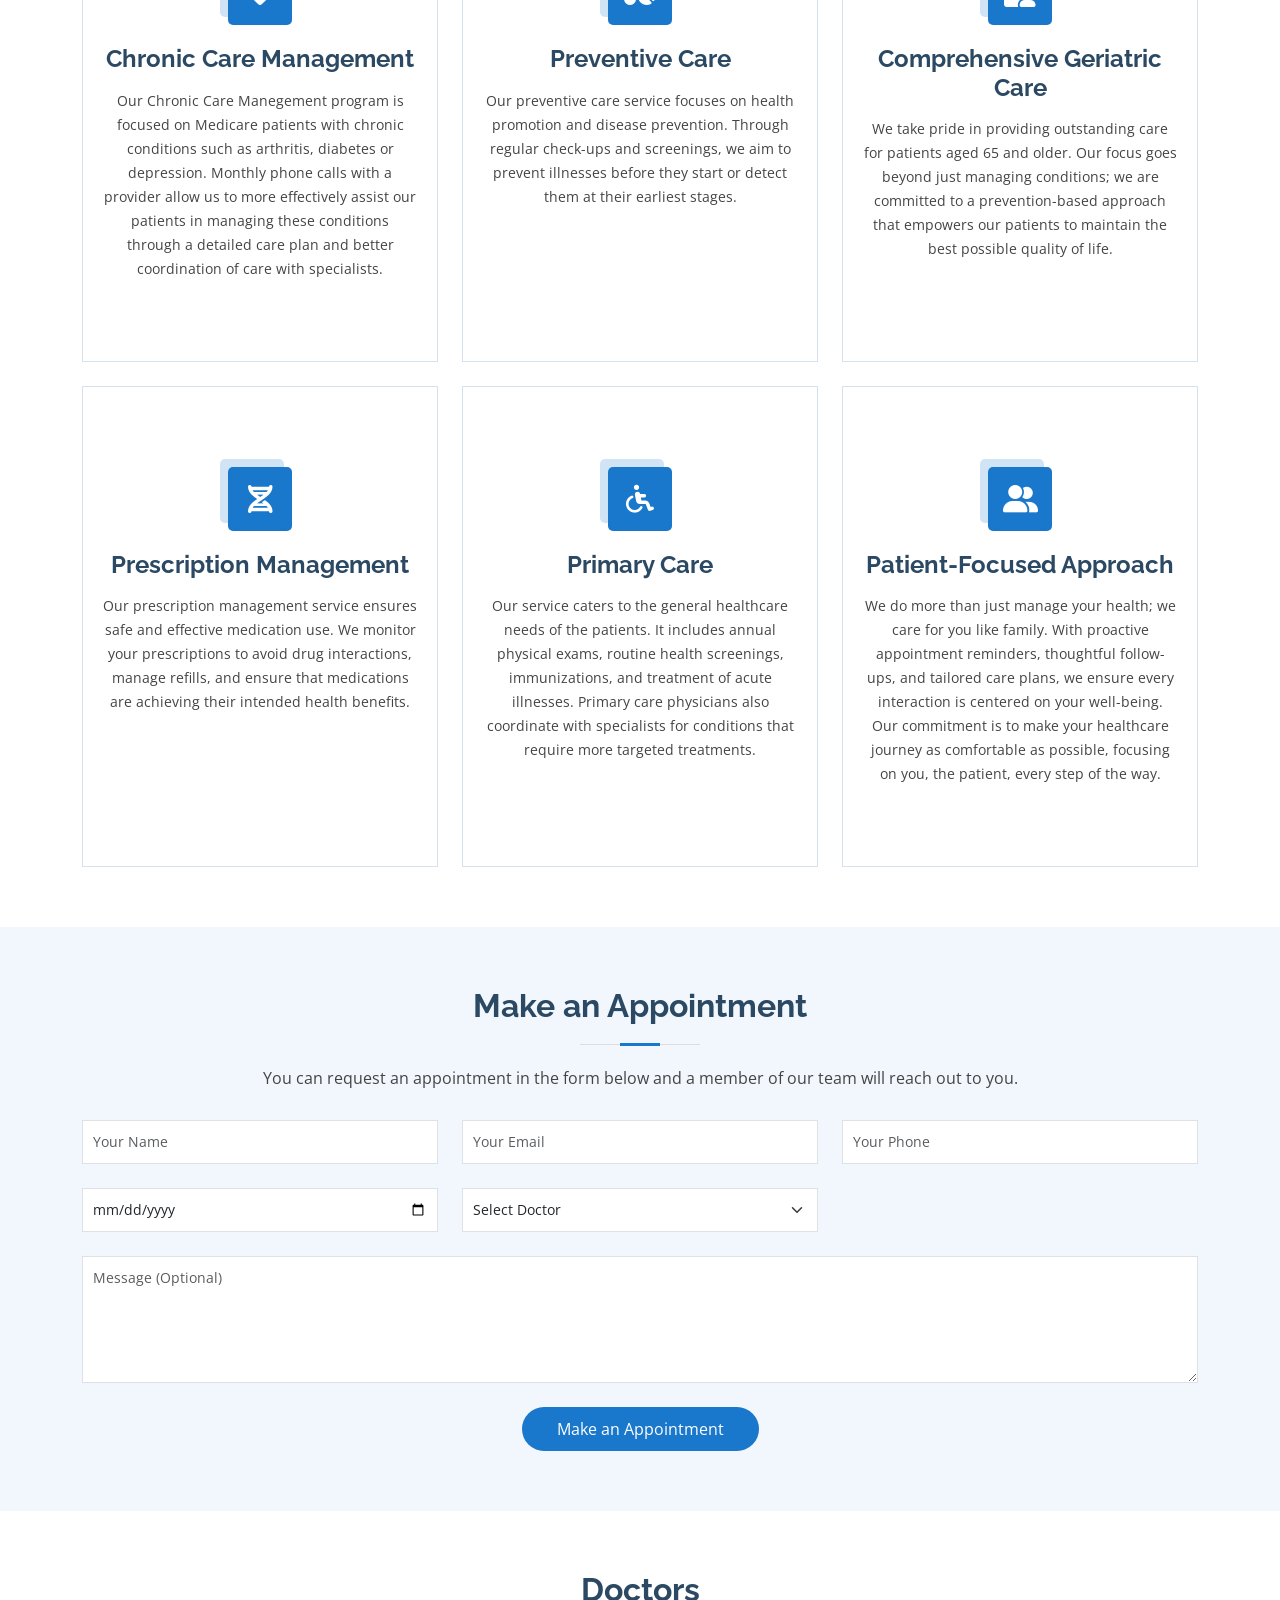
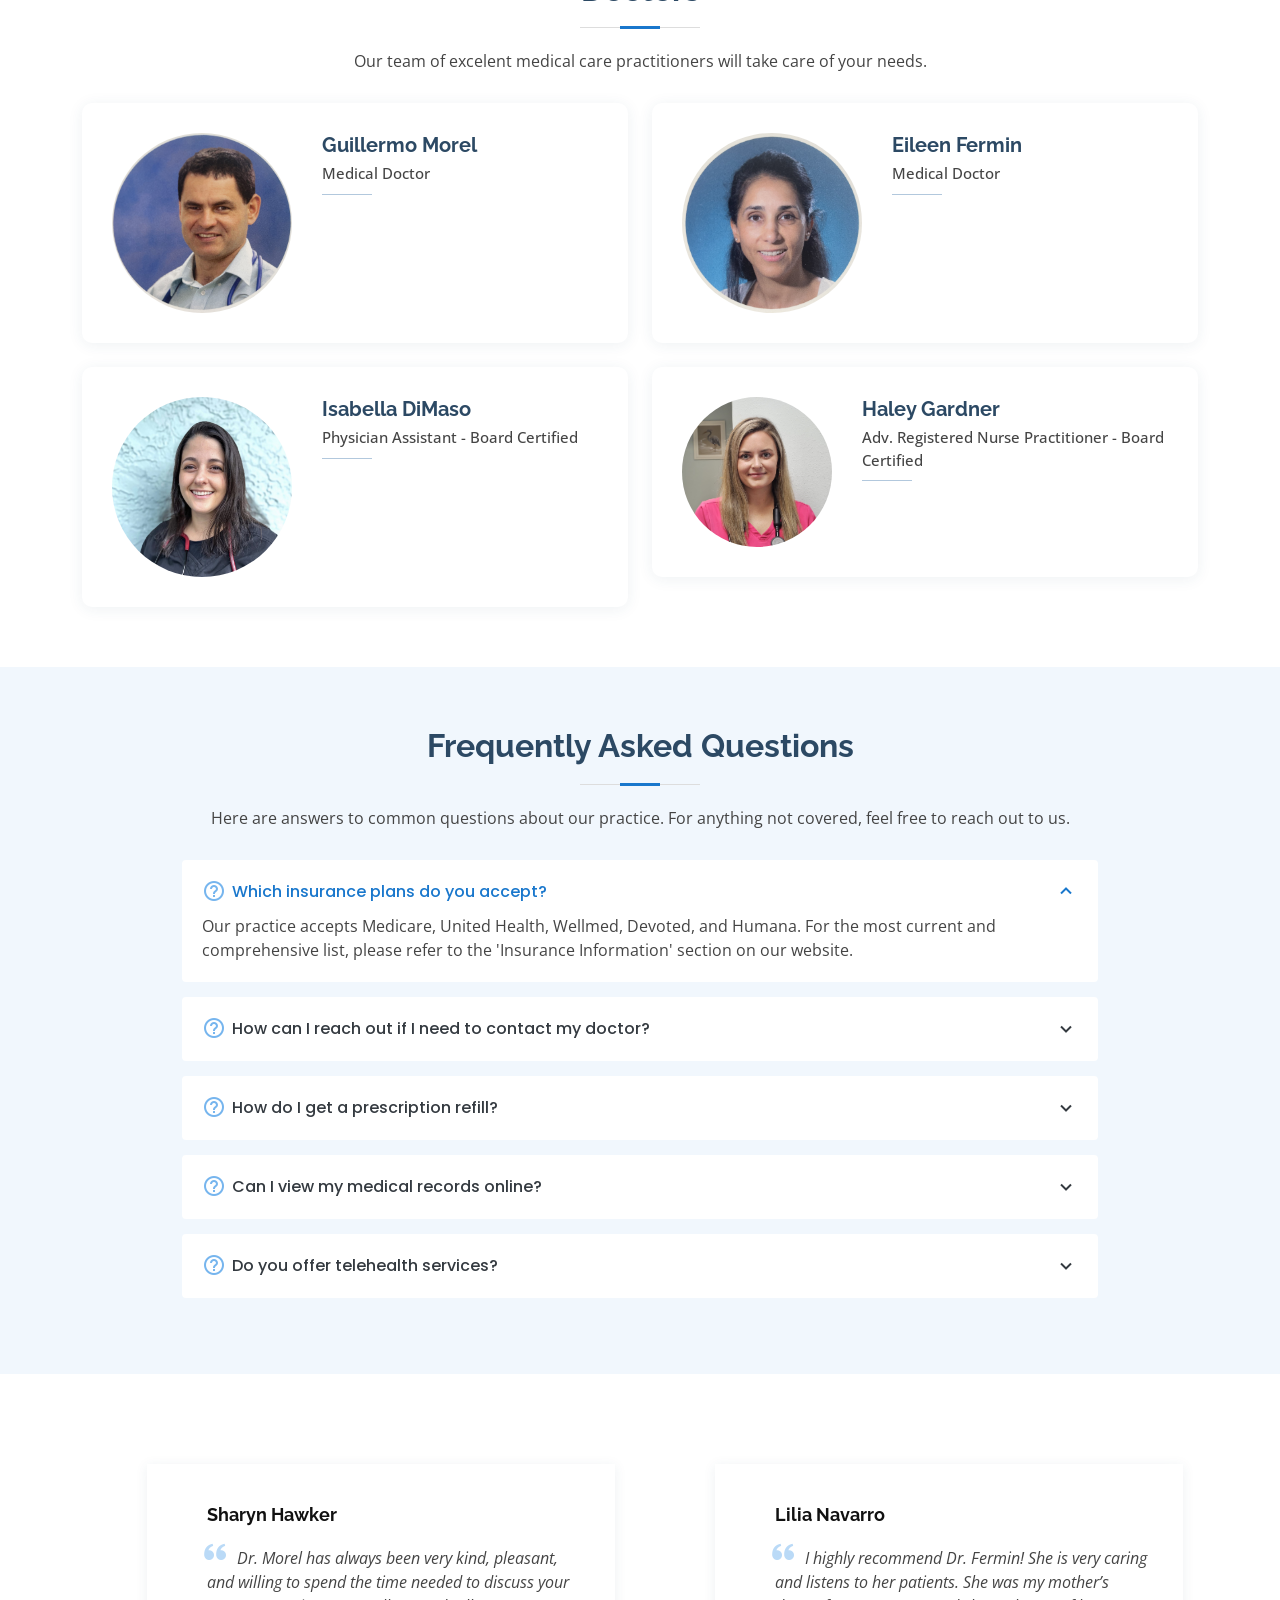
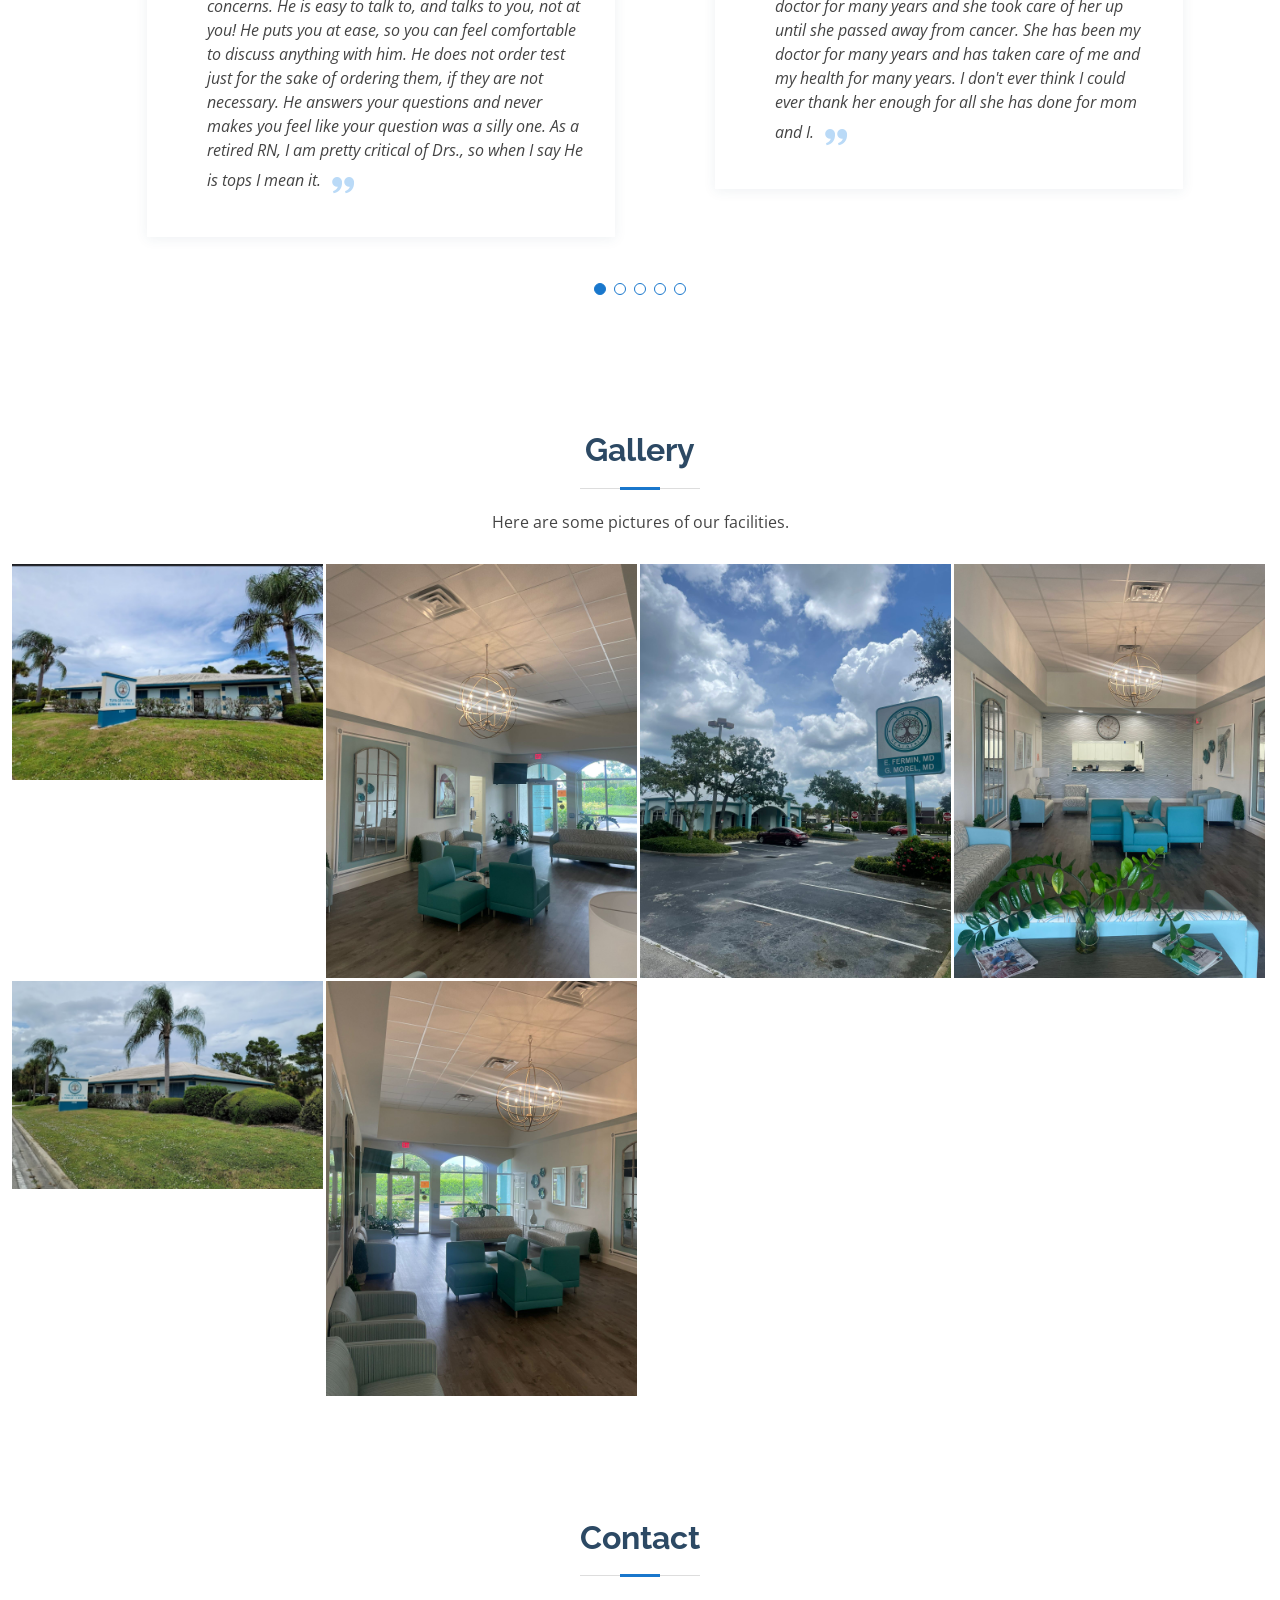
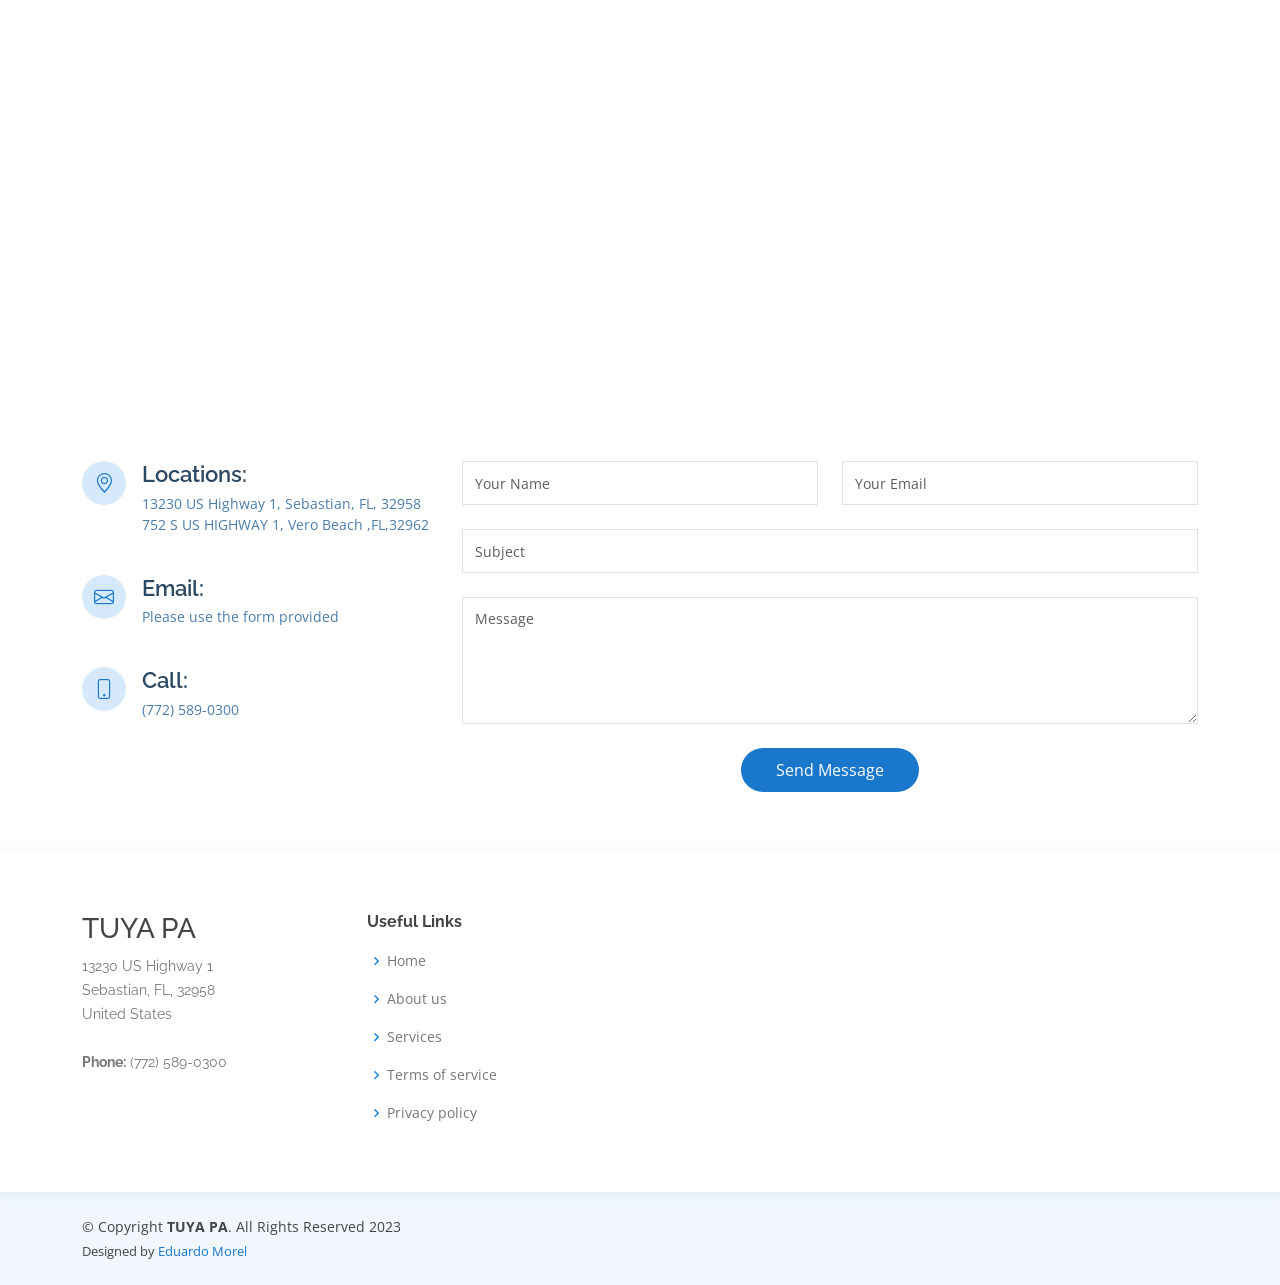
==== commit f87da8f1: "updated doctors (missing desc)" ====
--- a/index.html
+++ b/index.html
@@ -477,7 +477,7 @@
               <div class="member-info">
                 <h4>Guillermo Morel</h4>
                 <span>Medical Doctor</span>
-                <p>description </p>
+                <p> </p>
               </div>
             </div>
           </div>
@@ -488,7 +488,7 @@
               <div class="member-info">
                 <h4>Eileen Fermin</h4>
                 <span>Medical Doctor</span>
-                <p>description</p>
+                <p> </p>
               </div>
             </div>
           </div>
@@ -498,8 +498,8 @@
               <div class="pic"><img src="assets/img/doctors/doctors-3.jpg" class="img-fluid" alt=""></div>
               <div class="member-info">
                 <h4>Isabella DiMaso</h4>
-                <span>PA</span>
-                <p>Description</p>
+                <span>Physician Assistant - Board Certified</span>
+                <p> </p>
               </div>
             </div>
           </div>
@@ -508,9 +508,9 @@
             <div class="member d-flex align-items-start">
               <div class="pic"><img src="assets/img/doctors/doctors-4.jpg" class="img-fluid" alt=""></div>
               <div class="member-info">
-                <h4>Amanda Jepson</h4>
-                <span>Neurosurgeon</span>
-                <p>Dolorum tempora officiis odit laborum officiis et et accusamus</p>
+                <h4>Haley Gardner</h4>
+                <span>Adv. Registered Nurse Practitioner - Board Certified</span>
+                <p> </p>
               </div>
             </div>
           </div>
@@ -677,7 +677,7 @@
 
         <div class="section-title">
           <h2>Gallery</h2>
-          <p>Here are some *sample* pictures of our practices..</p>
+          <p>Here are some pictures of our facilities.</p>
         </div>
       </div>
 
@@ -840,7 +840,7 @@
               United States <br><br>
               
               <strong>Phone:</strong> (772) 589-0300<br>
-              <strong>Email:</strong> tuyapa772@gmail.com<br>
+              <!-- <strong>Email:</strong> tuyapa772@gmail.com<br> -->
             </p>
           </div>
 
@@ -866,13 +866,13 @@
             </ul>
           </div> -->
 
-          <div class="col-lg-4 col-md-6 footer-newsletter">
+          <!-- <div class="col-lg-4 col-md-6 footer-newsletter">
             <h4>Join Our Newsletter</h4>
             <p>We dont actually have a newsletter, this is just a sample</p>
             <form action="" method="post">
               <input type="email" name="email"><input type="submit" value="Subscribe">
             </form>
-          </div>
+          </div> -->
 
         </div>
       </div>
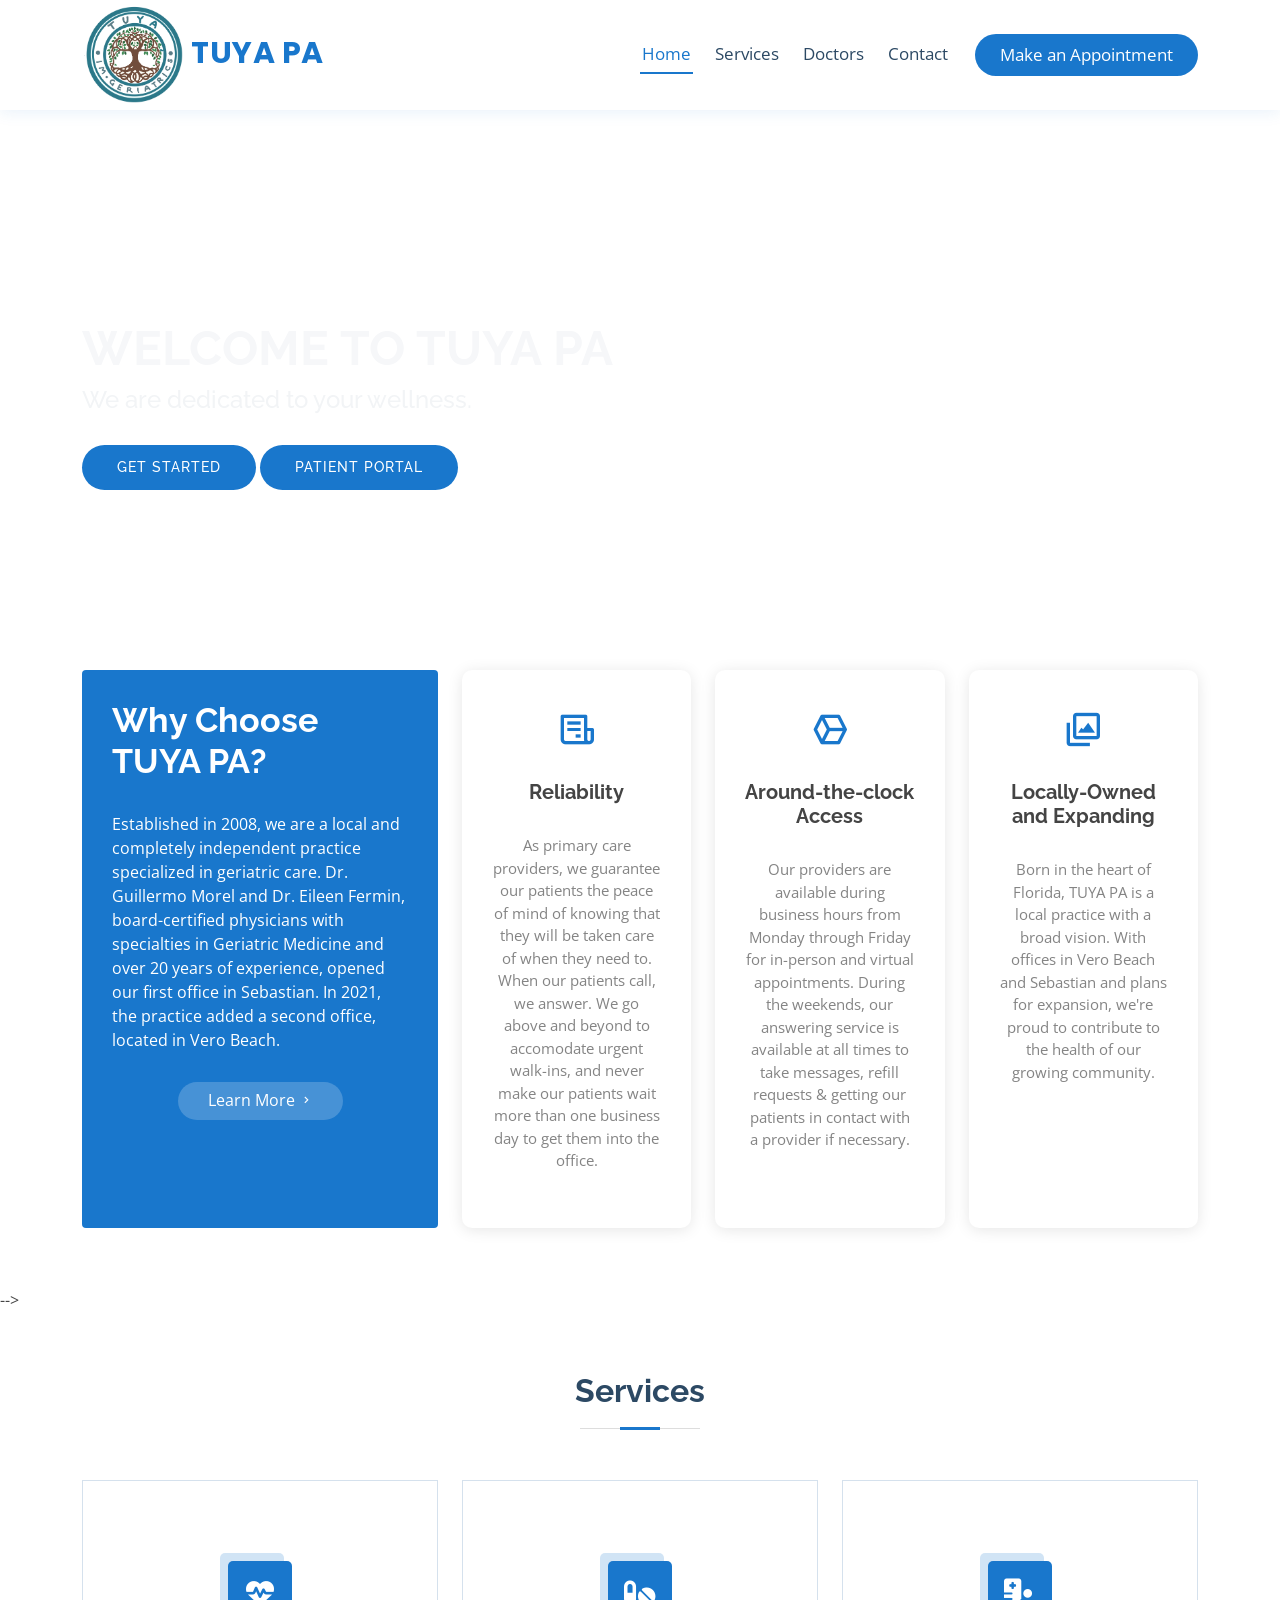
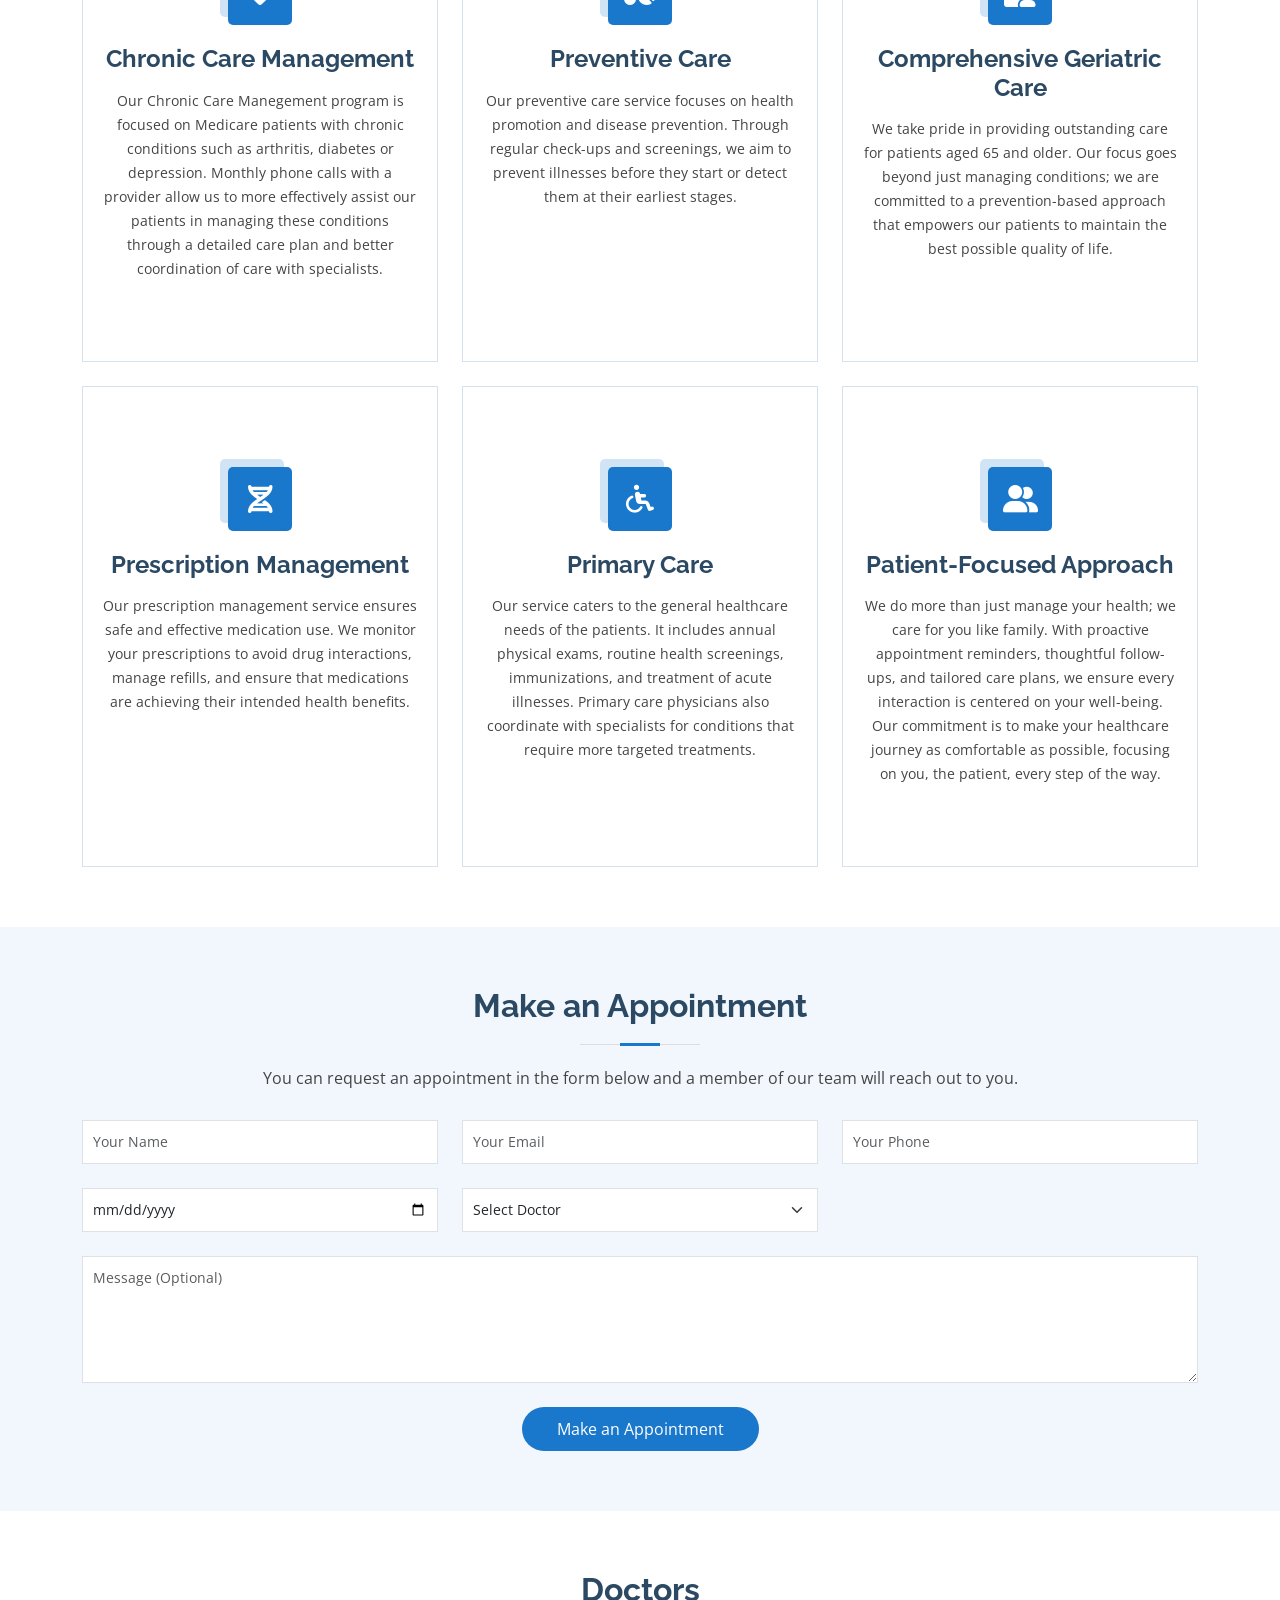
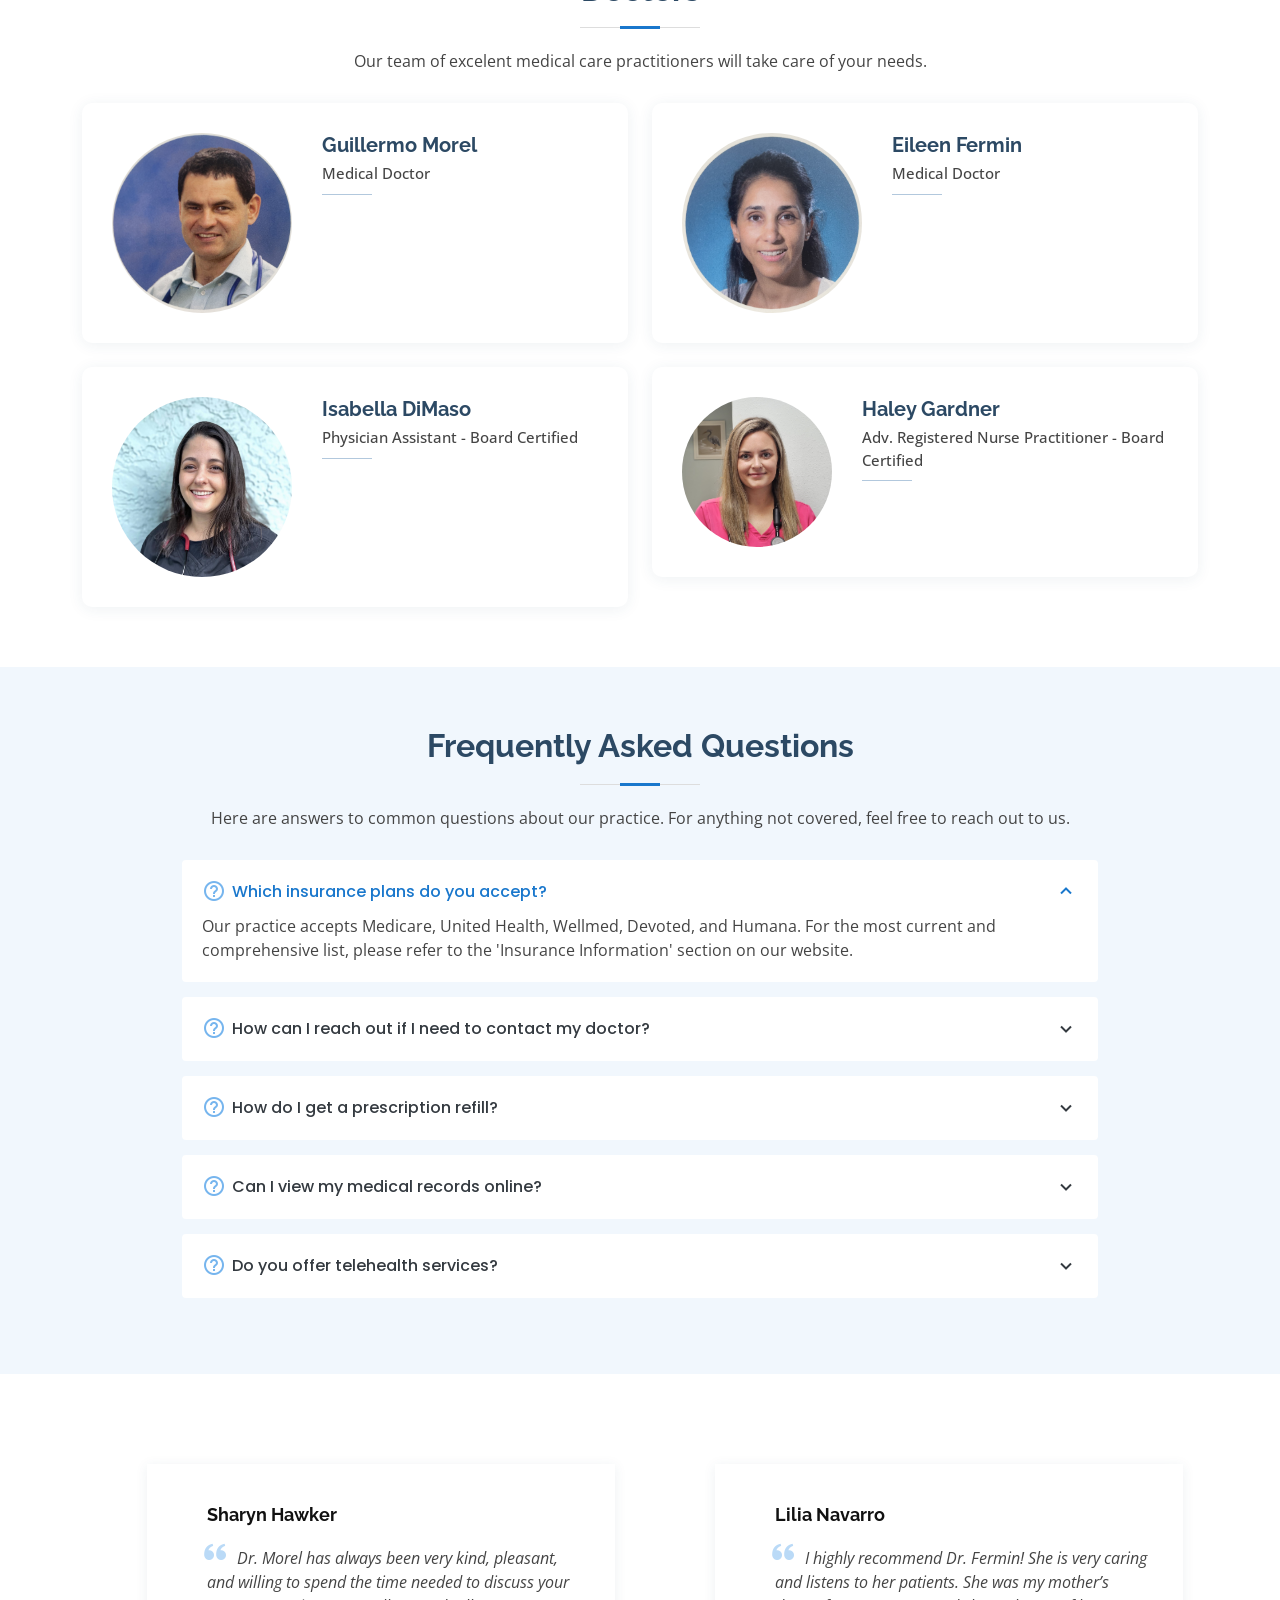
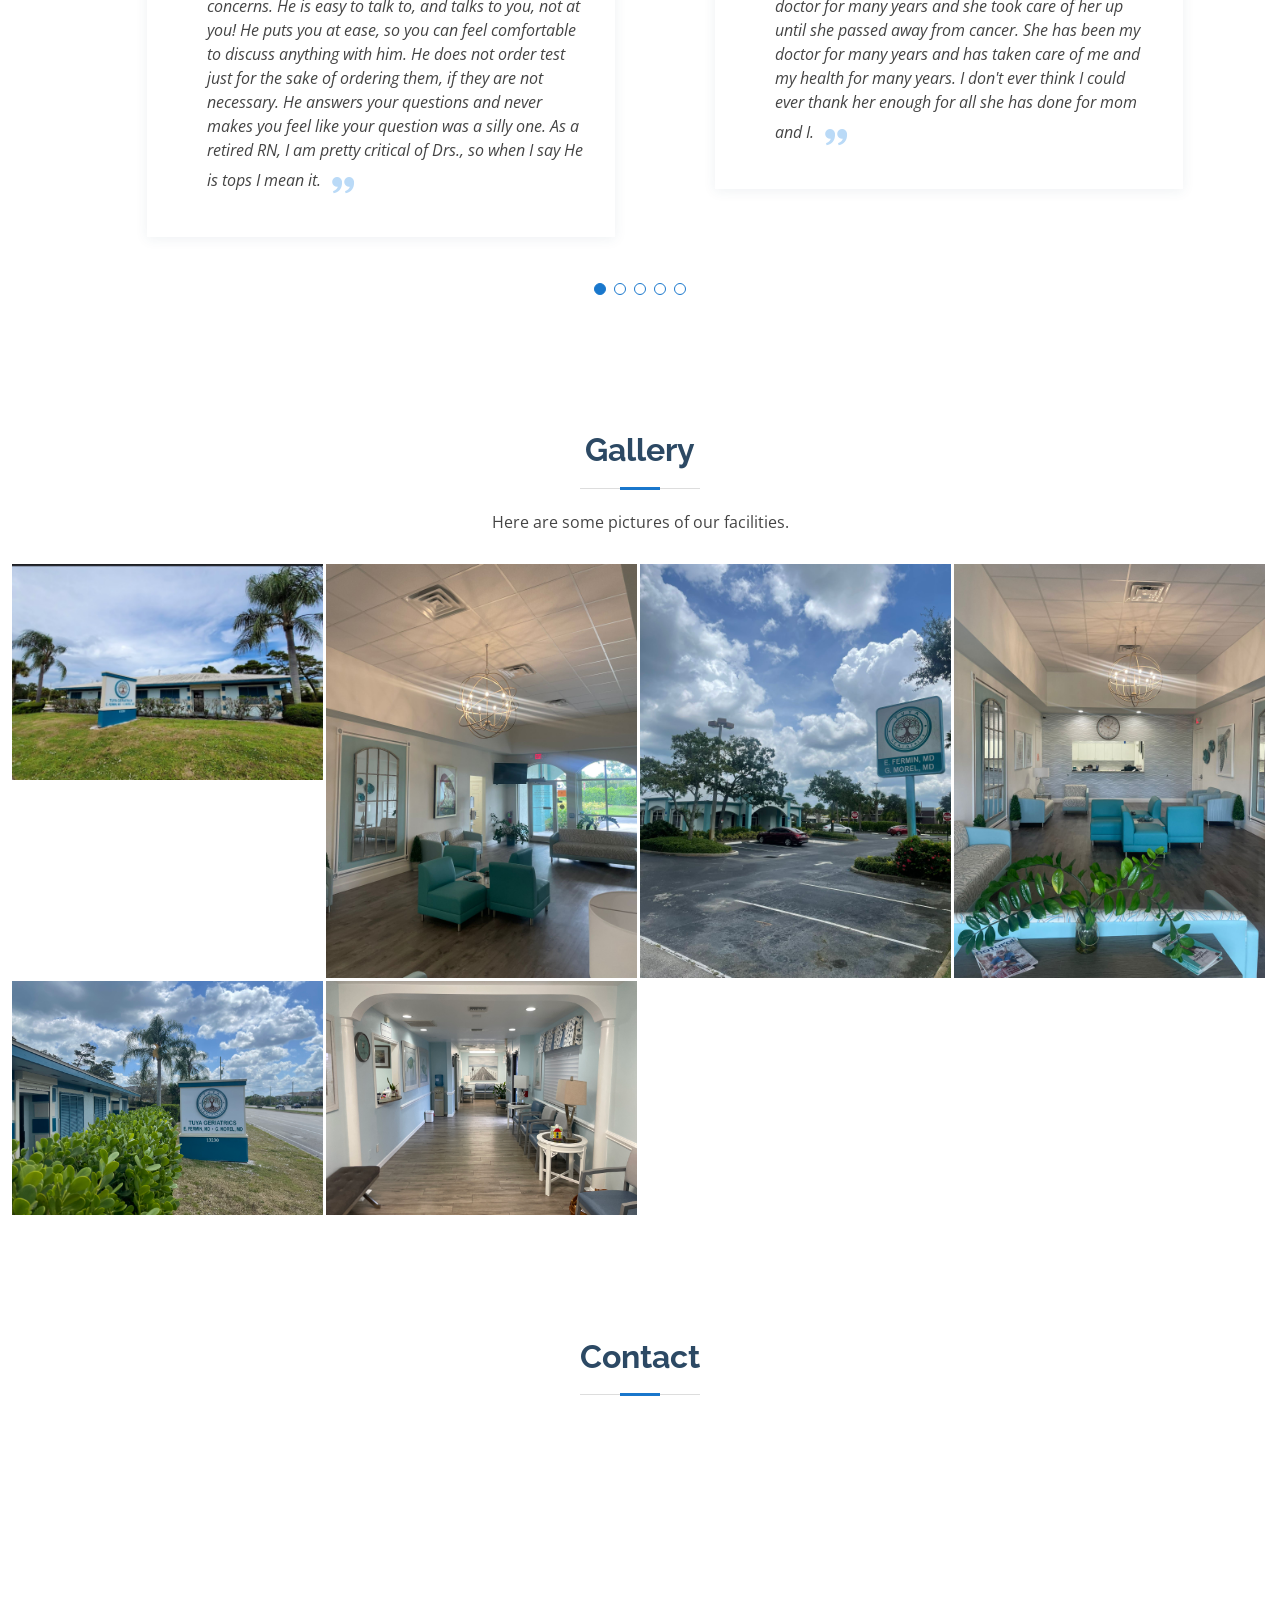
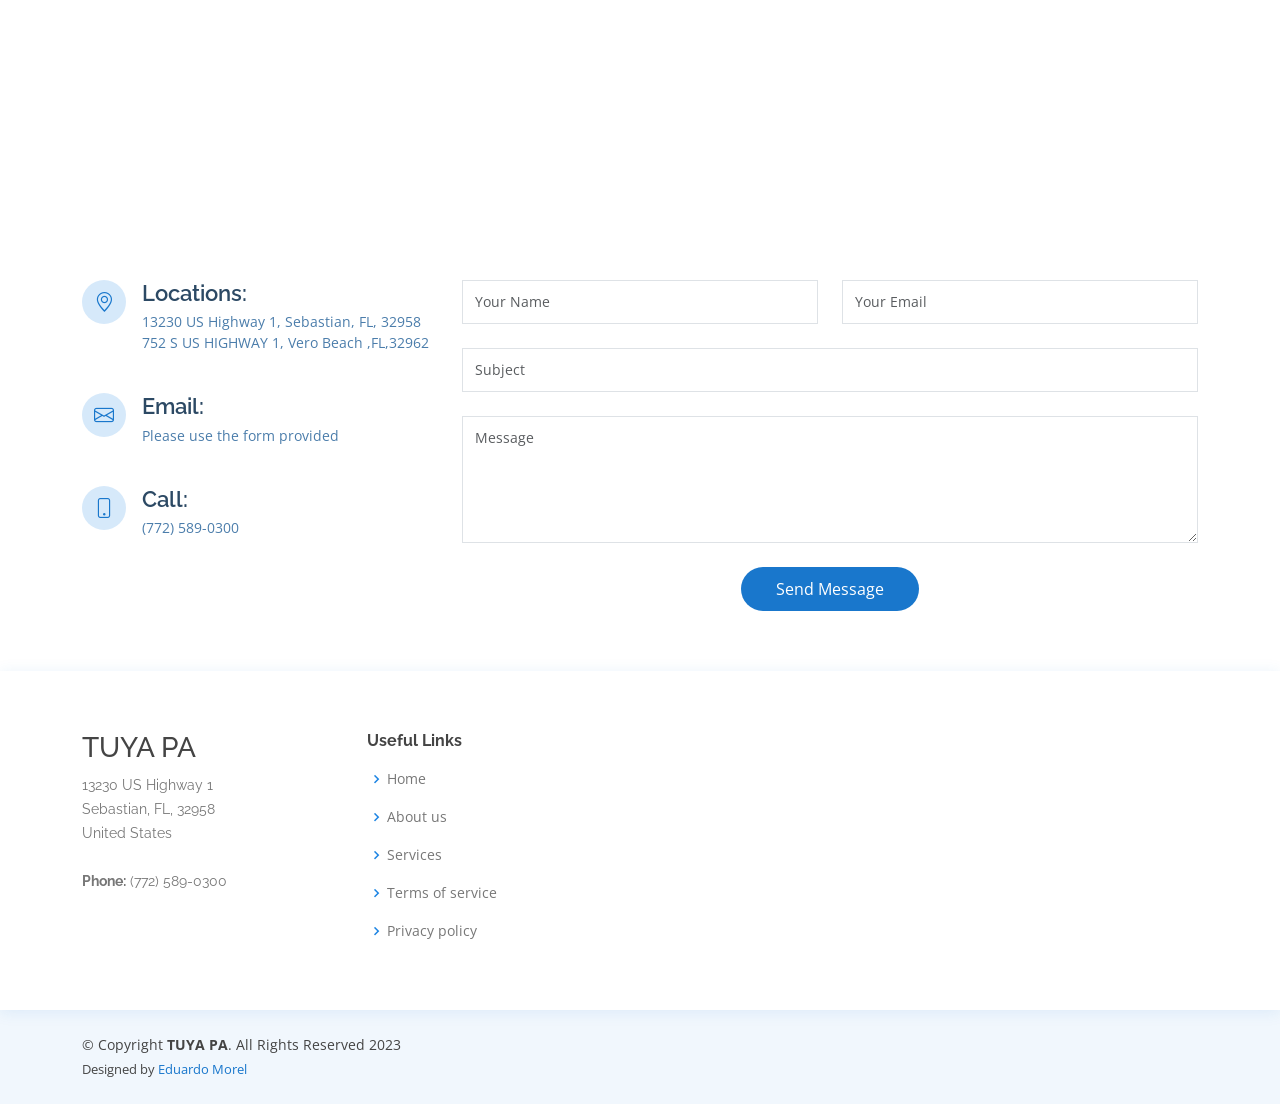
==== commit ba0255c7: "updated gallery + images" ====
--- a/index.html
+++ b/index.html
@@ -731,7 +731,7 @@
               </a>
             </div>
           </div>
-          <!--
+          
           <div class="col-lg-3 col-md-4">
             <div class="gallery-item">
               <a href="assets/img/gallery/gallery-7.jpg" class="galelry-lightbox">
@@ -747,7 +747,7 @@
               </a>
             </div>
           </div>
-        -->
+        
         </div>
 
       </div>
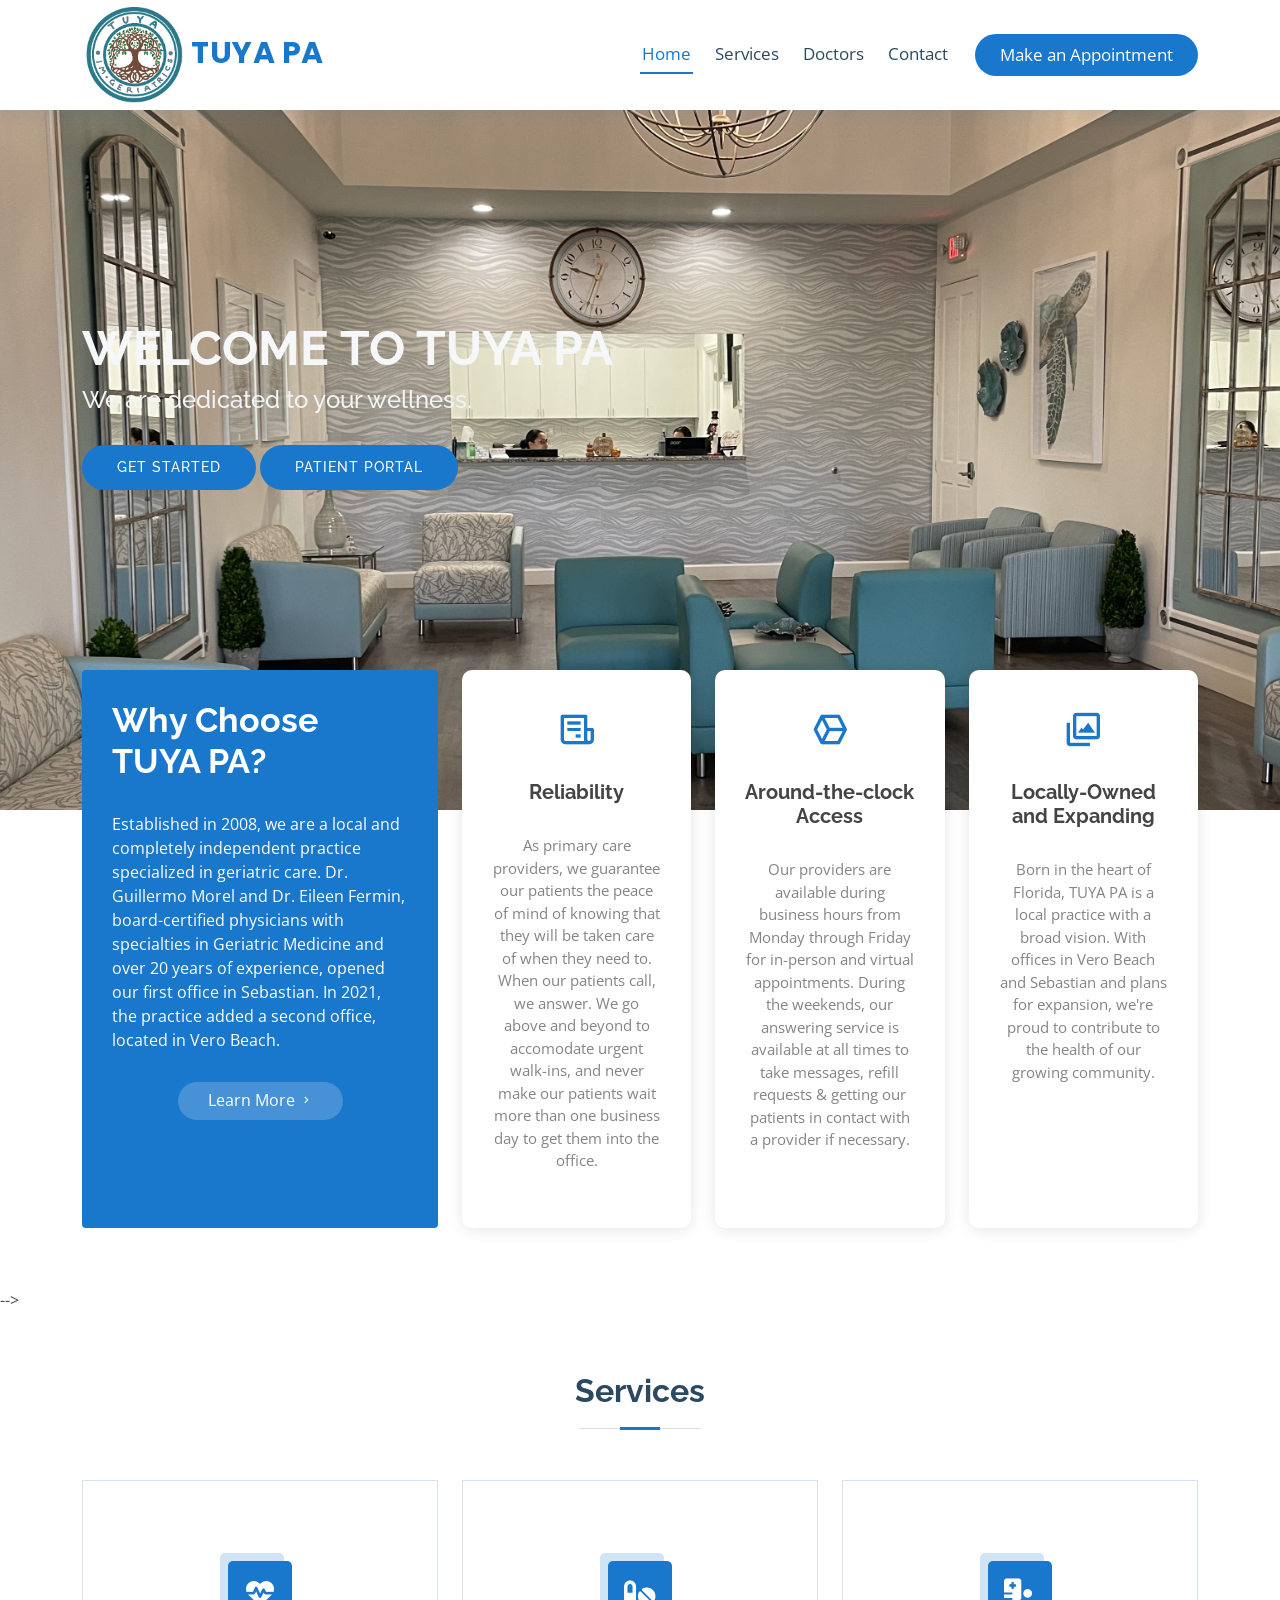
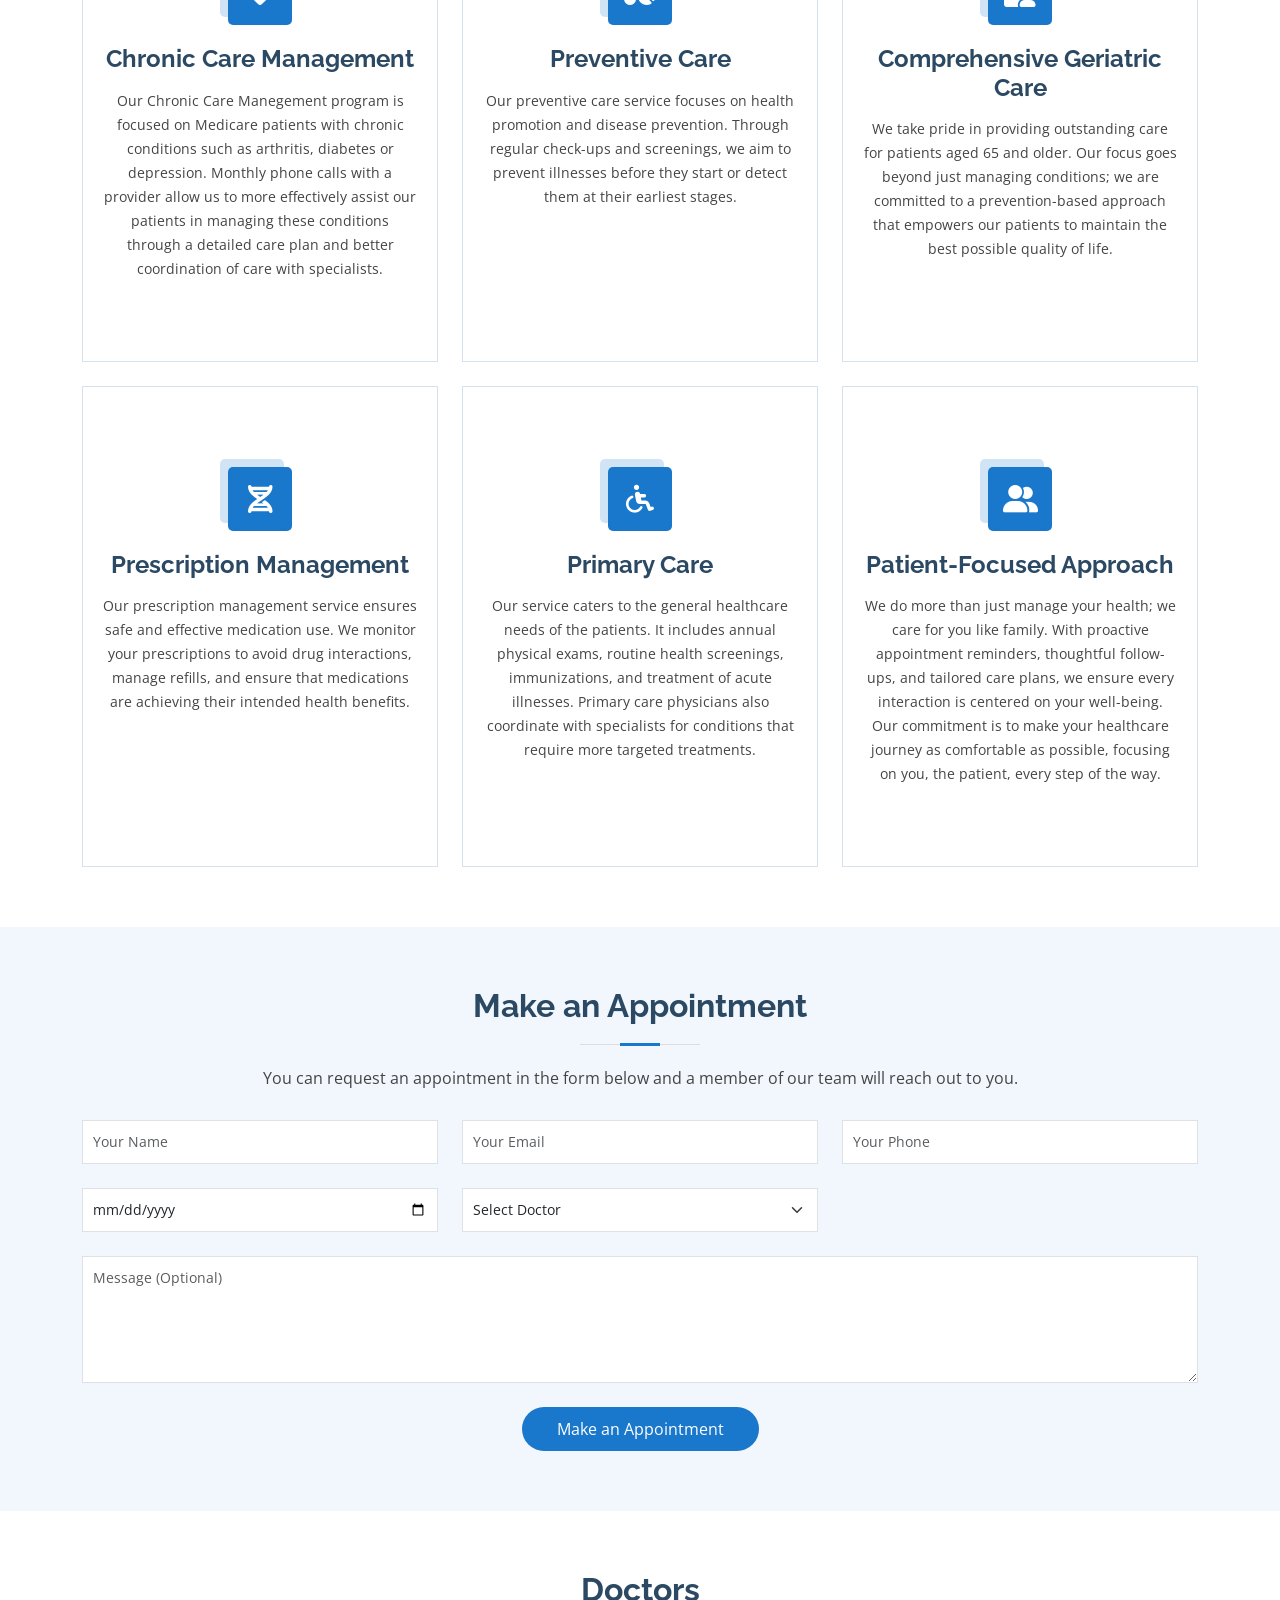
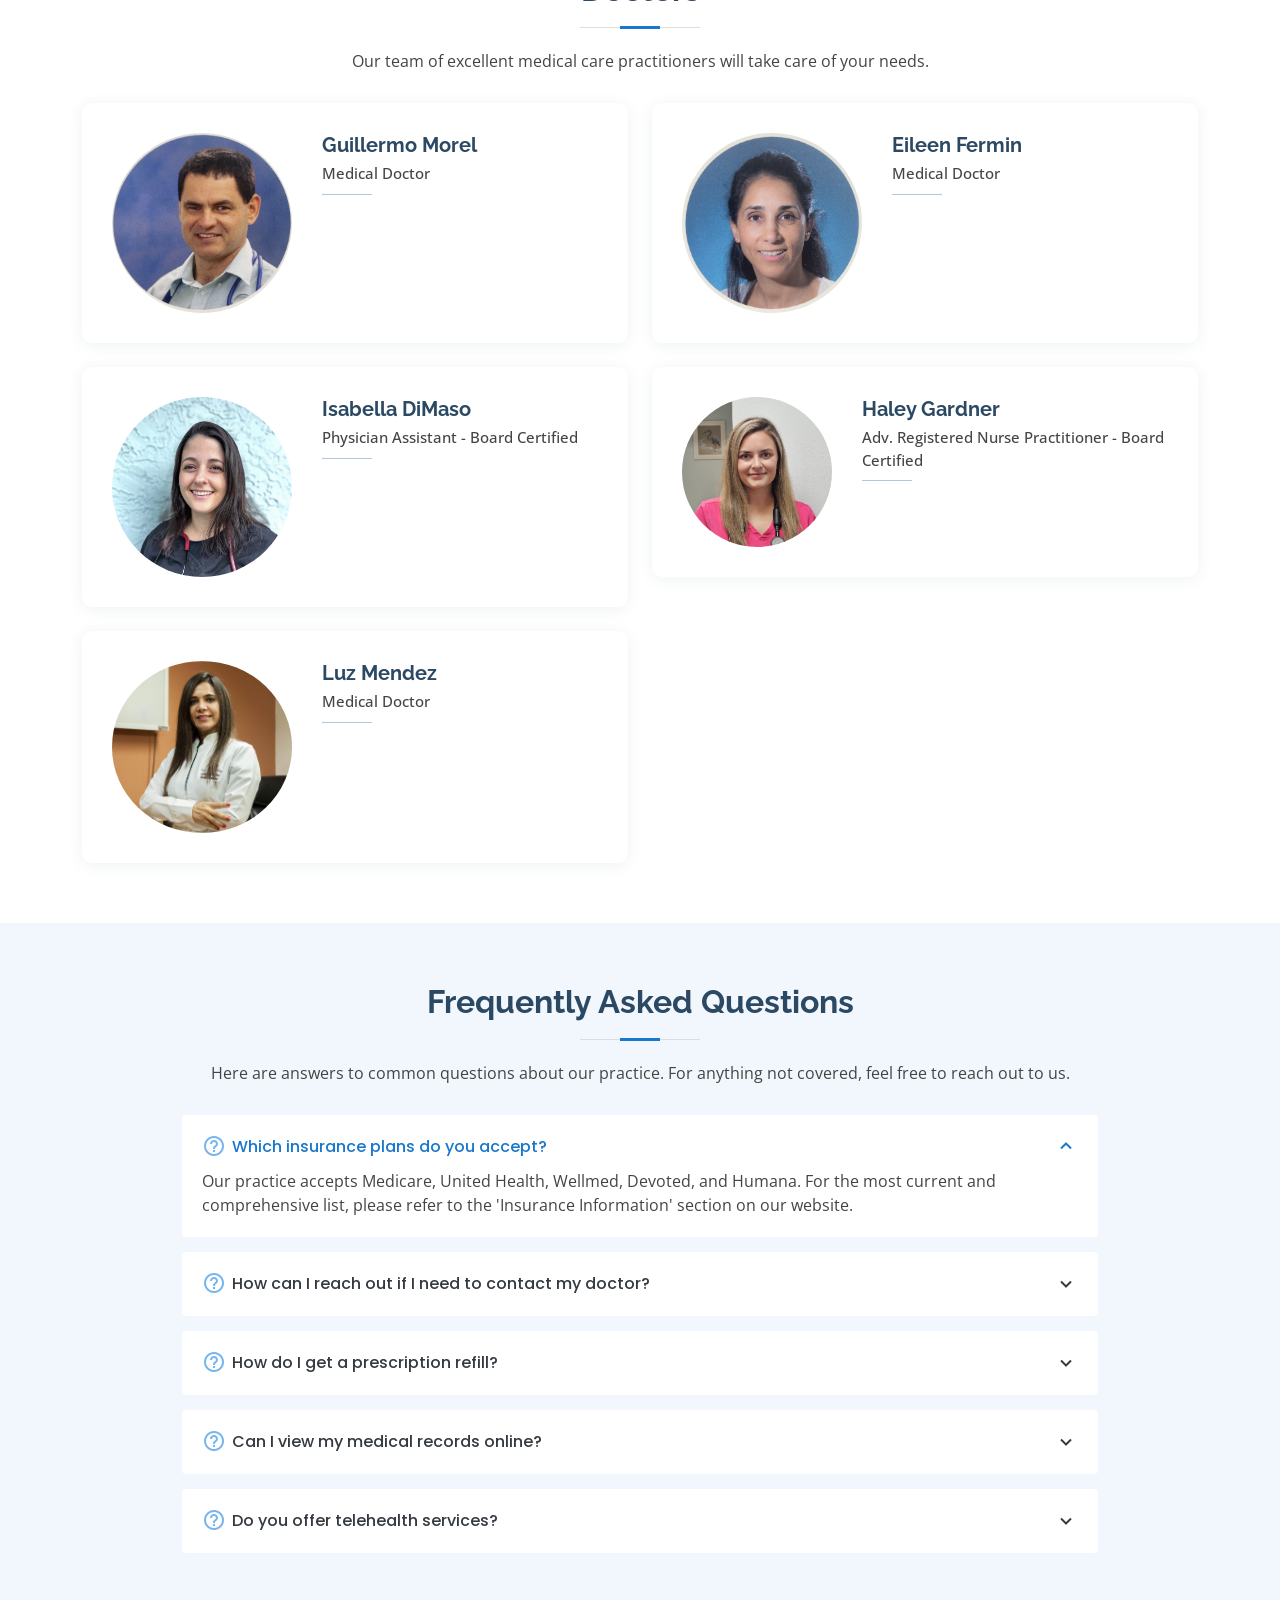
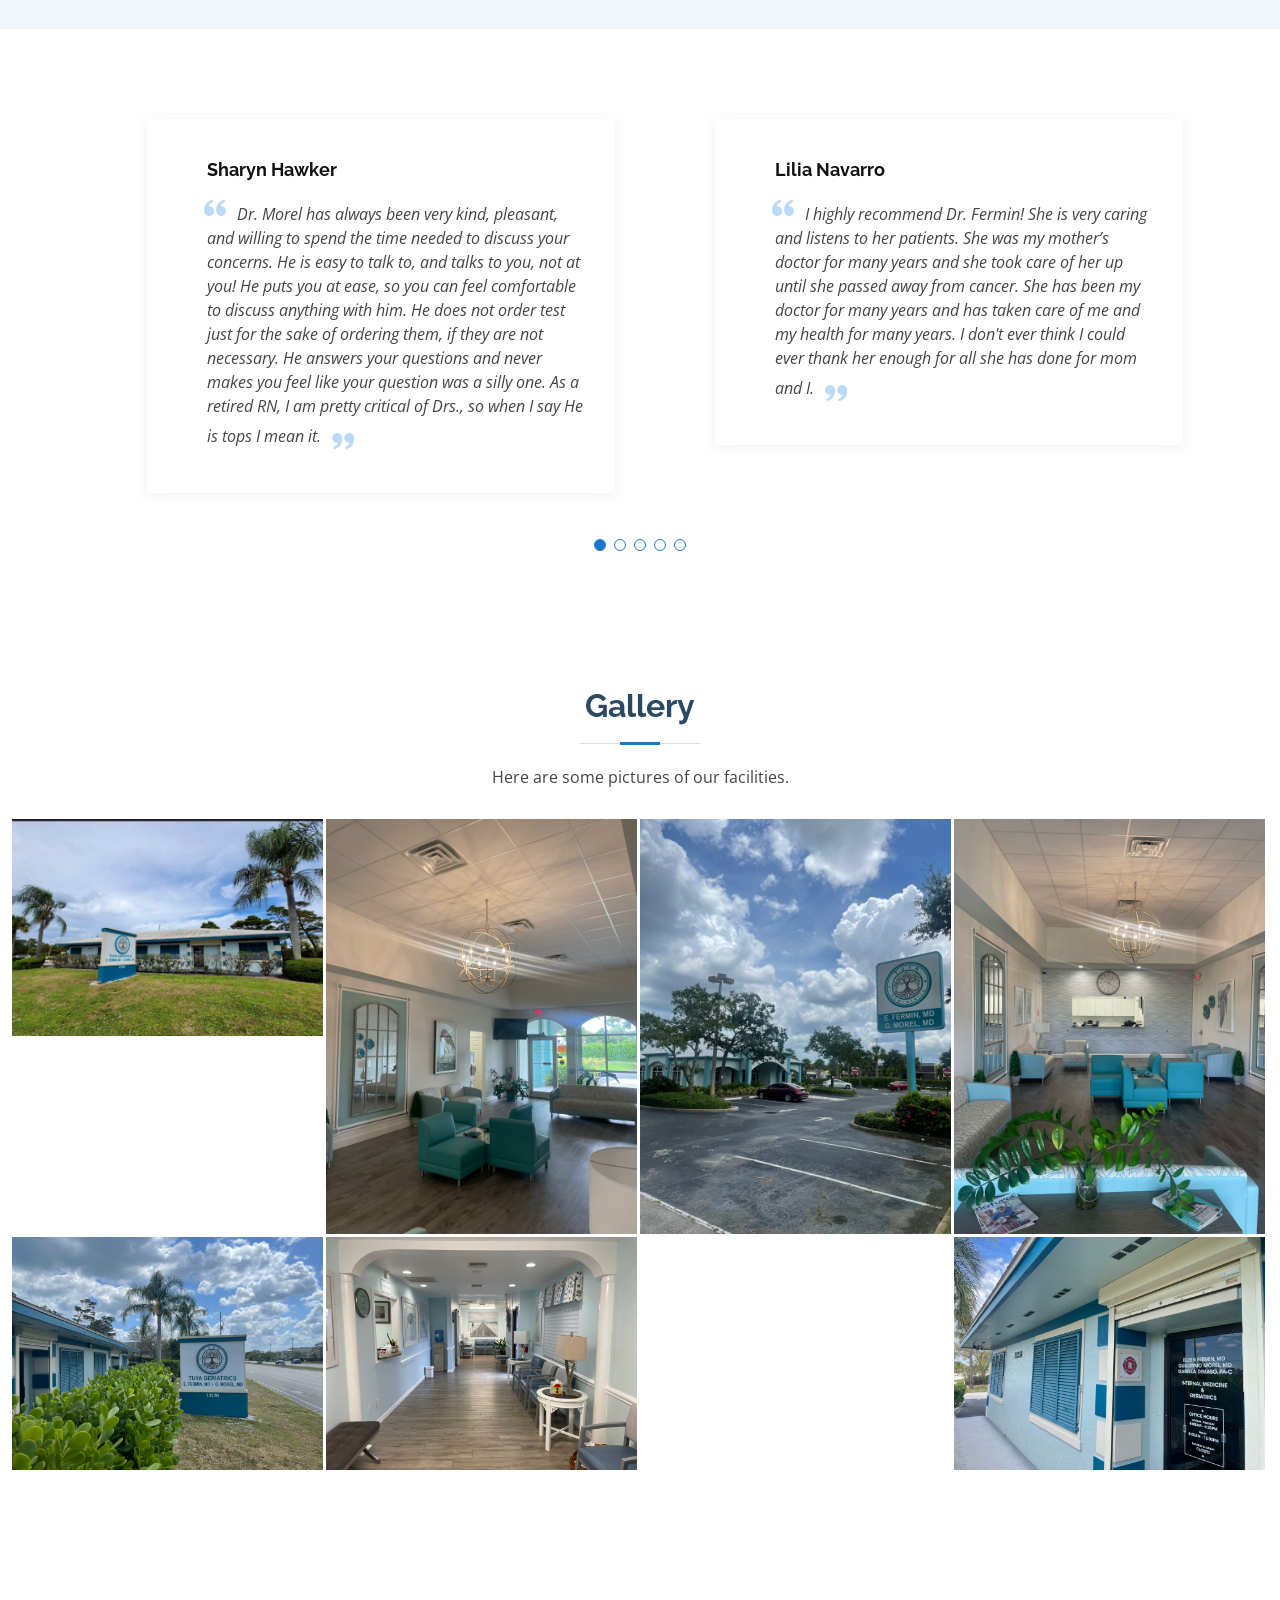
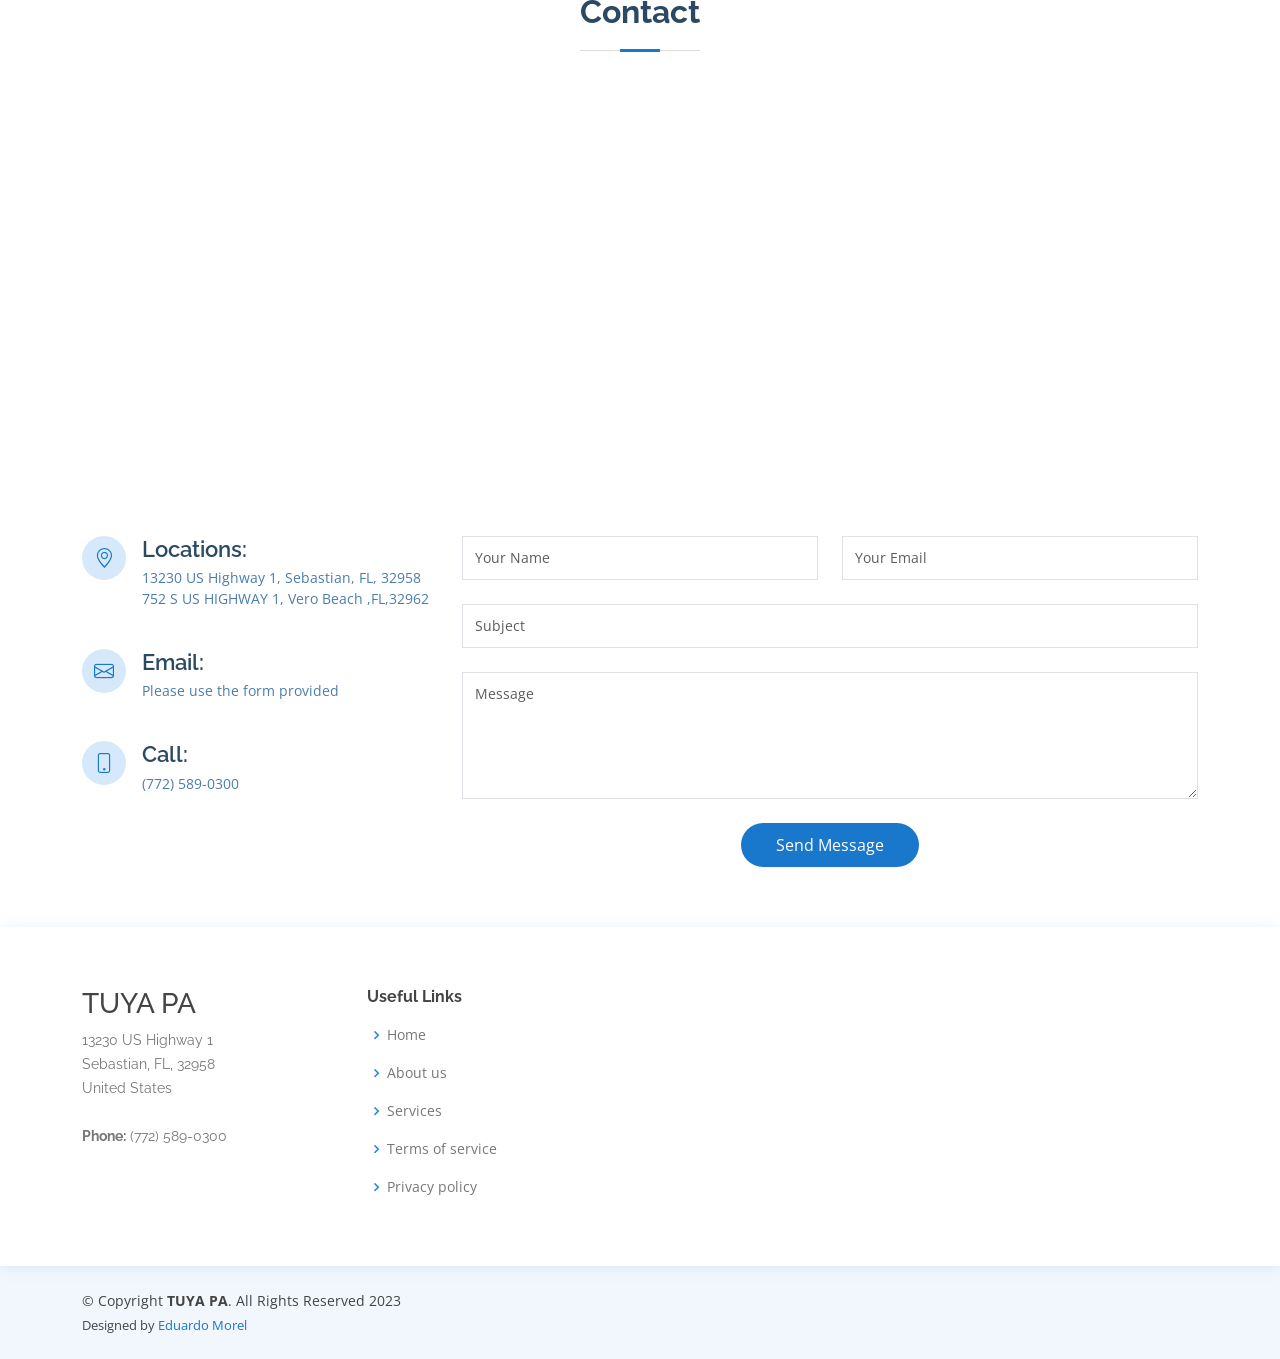
==== commit 986907ed: "Add files via upload" ====
--- a/index.html
+++ b/index.html
@@ -466,7 +466,7 @@
 
         <div class="section-title">
           <h2>Doctors</h2>
-          <p>Our team of excelent medical care practitioners will take care of your needs.</p>
+          <p>Our team of excellent medical care practitioners will take care of your needs.</p>
         </div>
 
         <div class="row">
@@ -510,6 +510,17 @@
               <div class="member-info">
                 <h4>Haley Gardner</h4>
                 <span>Adv. Registered Nurse Practitioner - Board Certified</span>
+                <p> </p>
+              </div>
+            </div>
+          </div>
+
+          <div class="col-lg-6 mt-4">
+            <div class="member d-flex align-items-start">
+              <div class="pic"><img src="assets/img/doctors/doctors-5.jpg" class="img-fluid" alt=""></div>
+              <div class="member-info">
+                <h4>Luz Mendez</h4>
+                <span>Medical Doctor</span>
                 <p> </p>
               </div>
             </div>
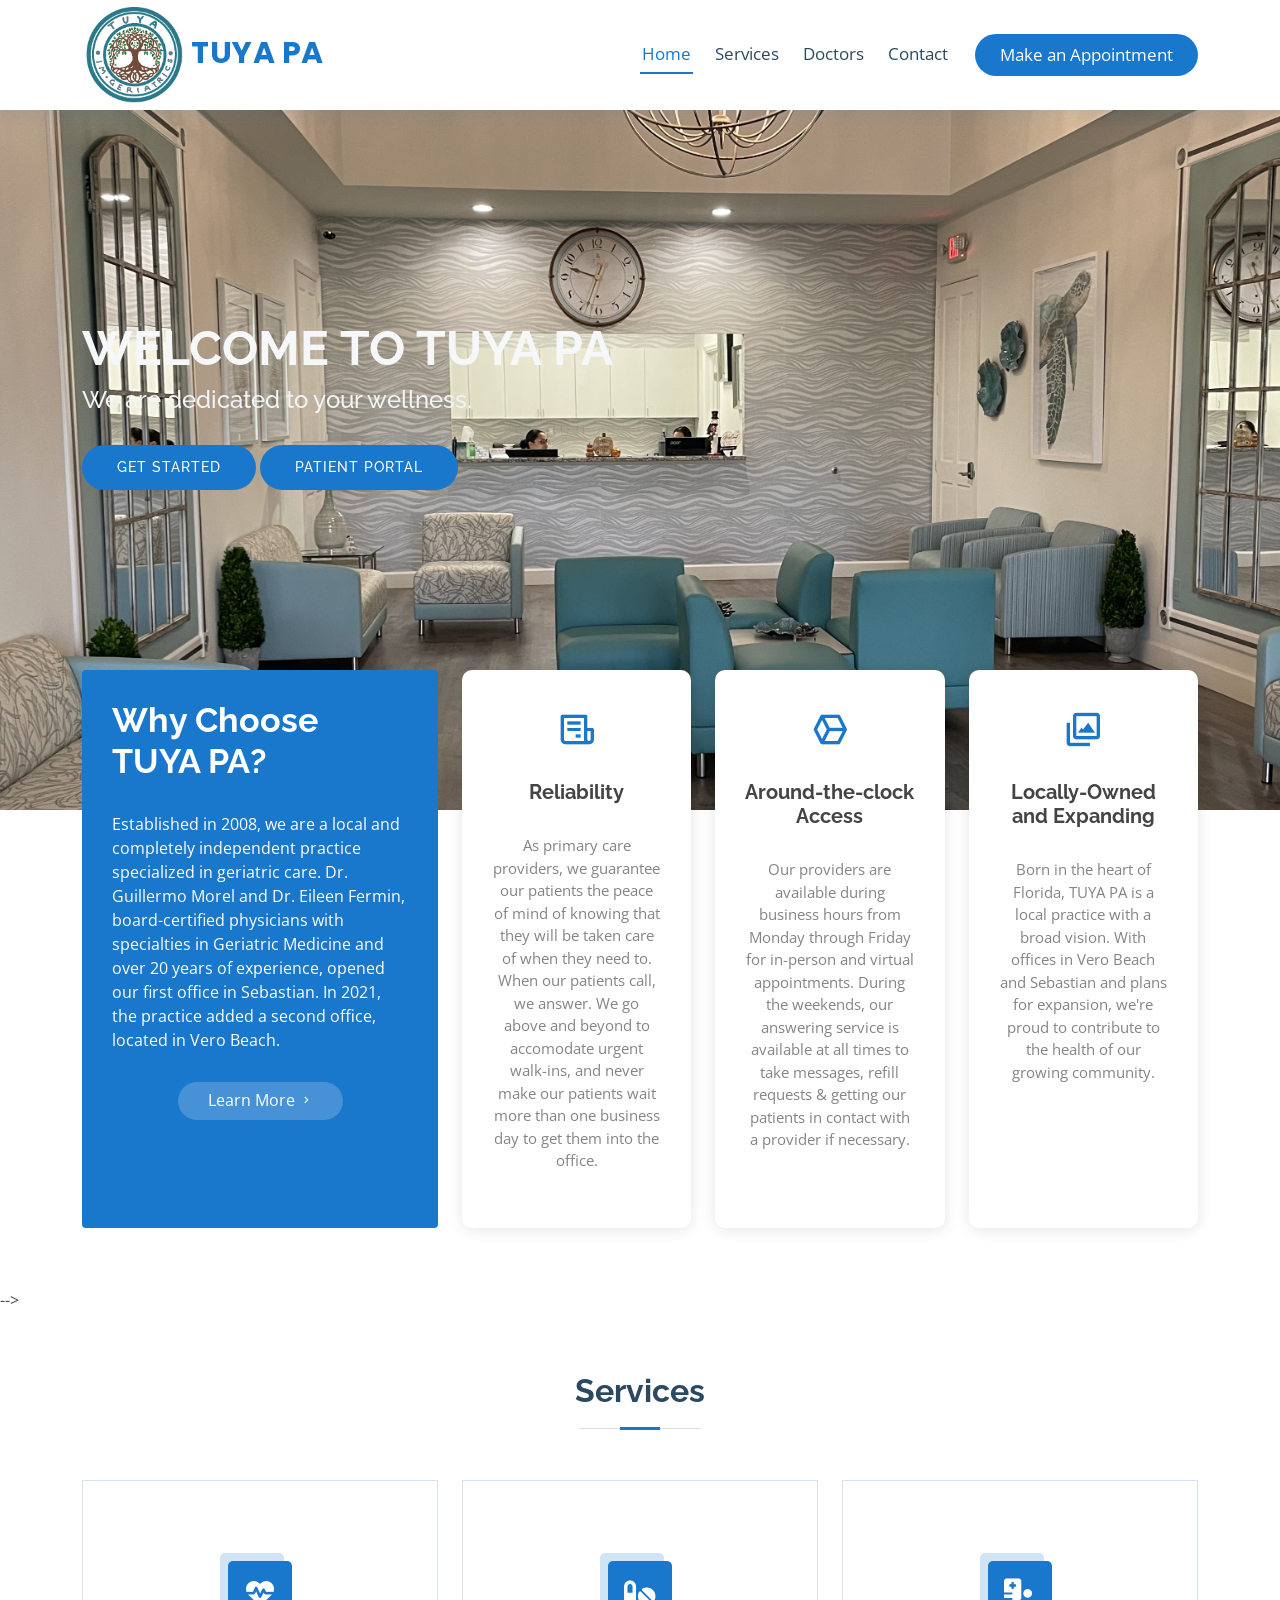
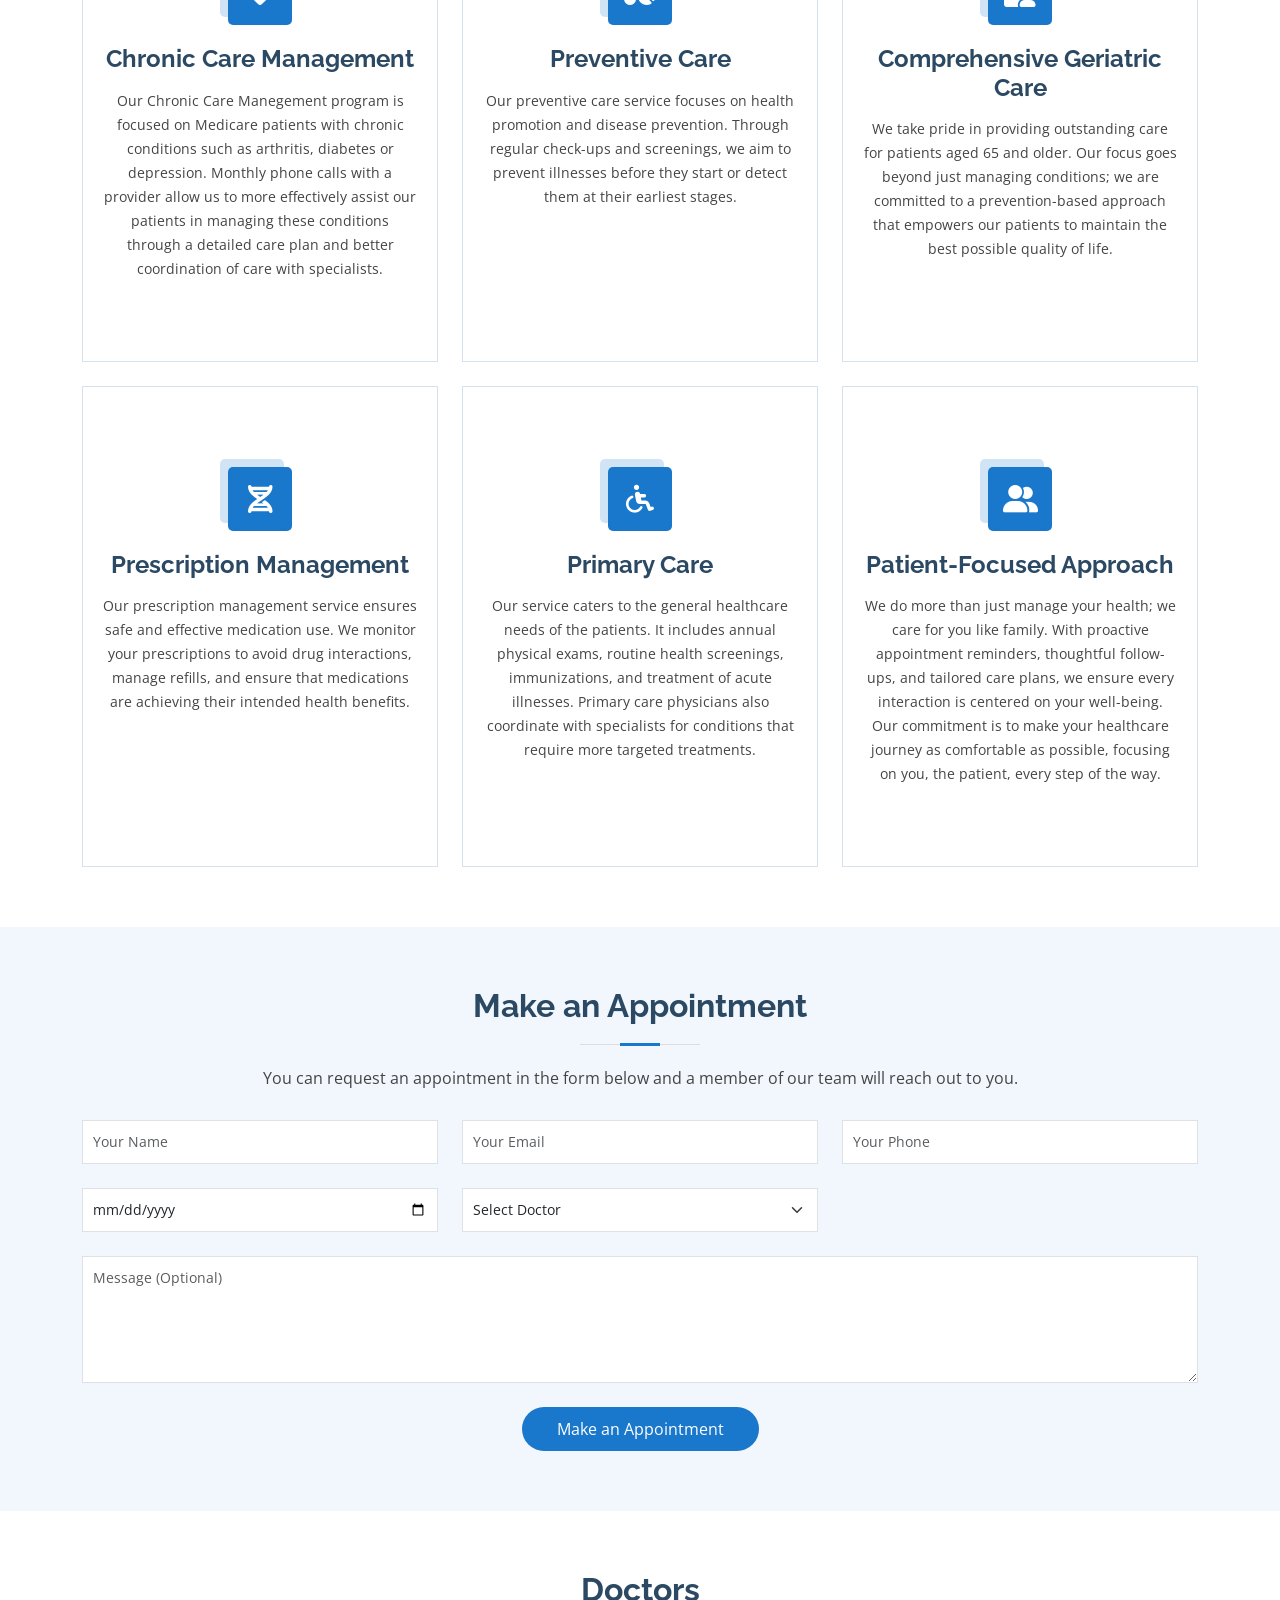
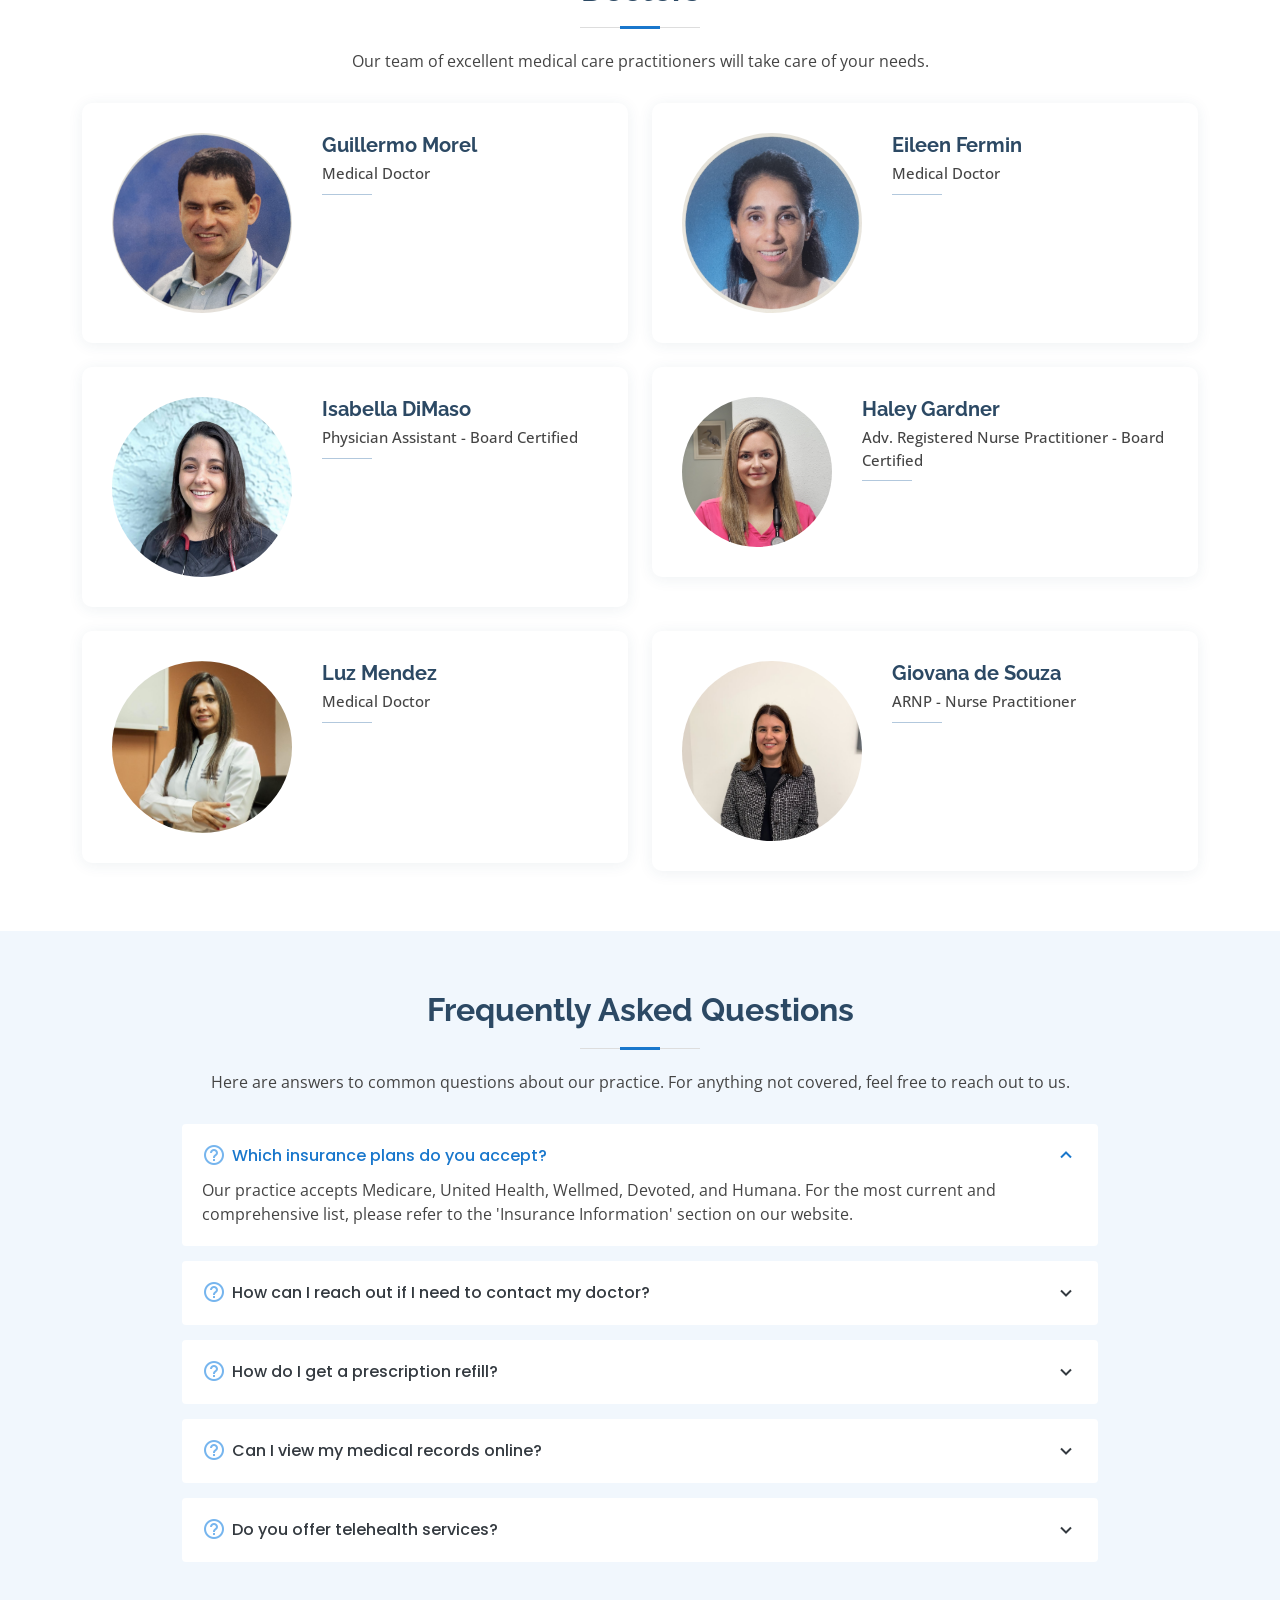
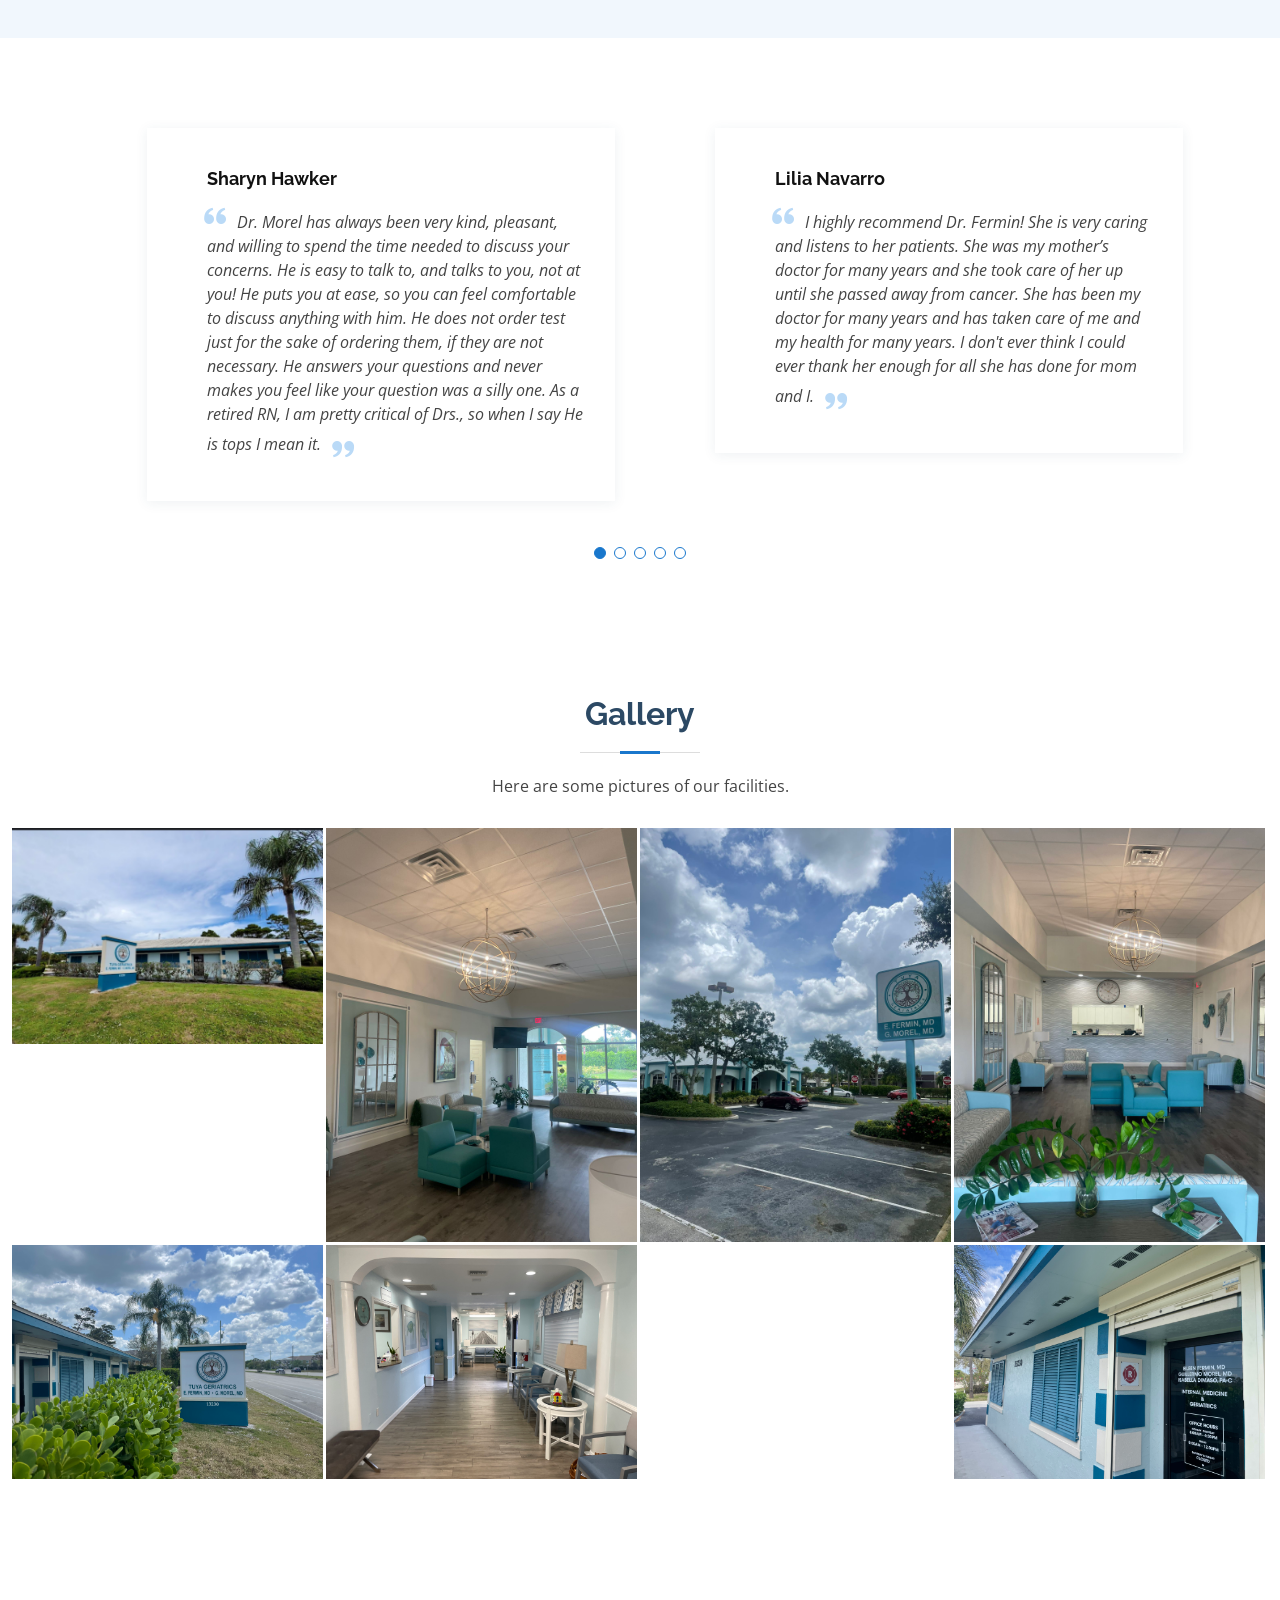
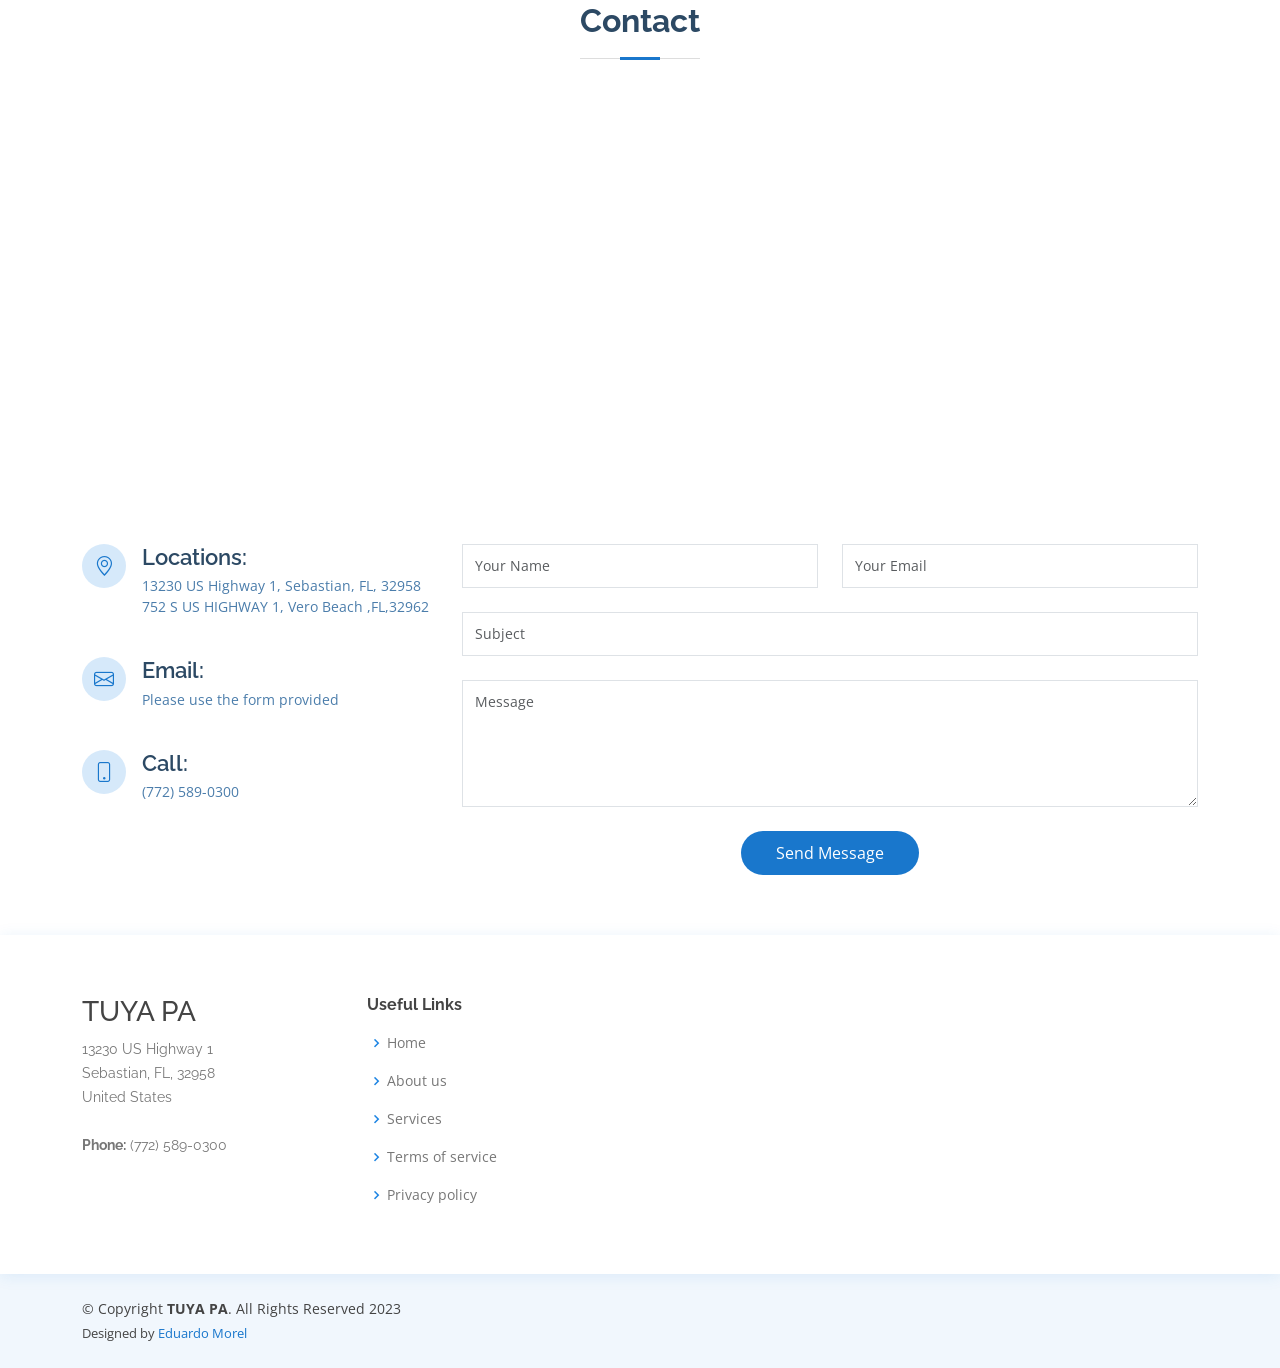
==== commit 20d0a0dc: "Add Giovana de Souza to provider roster" ====
--- a/index.html
+++ b/index.html
@@ -526,6 +526,17 @@
             </div>
           </div>
 
+          <div class="col-lg-6 mt-4">
+            <div class="member d-flex align-items-start">
+              <div class="pic giovana"><img src="assets/img/doctors/giovana-de-souza.png" class="img-fluid" alt="Giovana de Souza"></div>
+              <div class="member-info">
+                <h4>Giovana de Souza</h4>
+                <span>ARNP - Nurse Practitioner</span>
+                <p> </p>
+              </div>
+            </div>
+          </div>
+
         </div>
 
       </div>
@@ -925,4 +936,4 @@
 
 </body>
 
-</html>+</html>
--- a/assets/css/style.css
+++ b/assets/css/style.css
@@ -1203,6 +1203,17 @@
   border-radius: 50%;
 }
 
+.doctors .member .pic.giovana {
+  height: 180px;
+}
+
+.doctors .member .pic.giovana img {
+  width: 100%;
+  height: 100%;
+  object-fit: cover;
+  object-position: center 38%;
+}
+
 .doctors .member .pic img {
   transition: ease-in-out 0.3s;
 }
@@ -1773,4 +1784,4 @@
   background: #1c84e3;
   color: #fff;
   text-decoration: none;
-}+}
